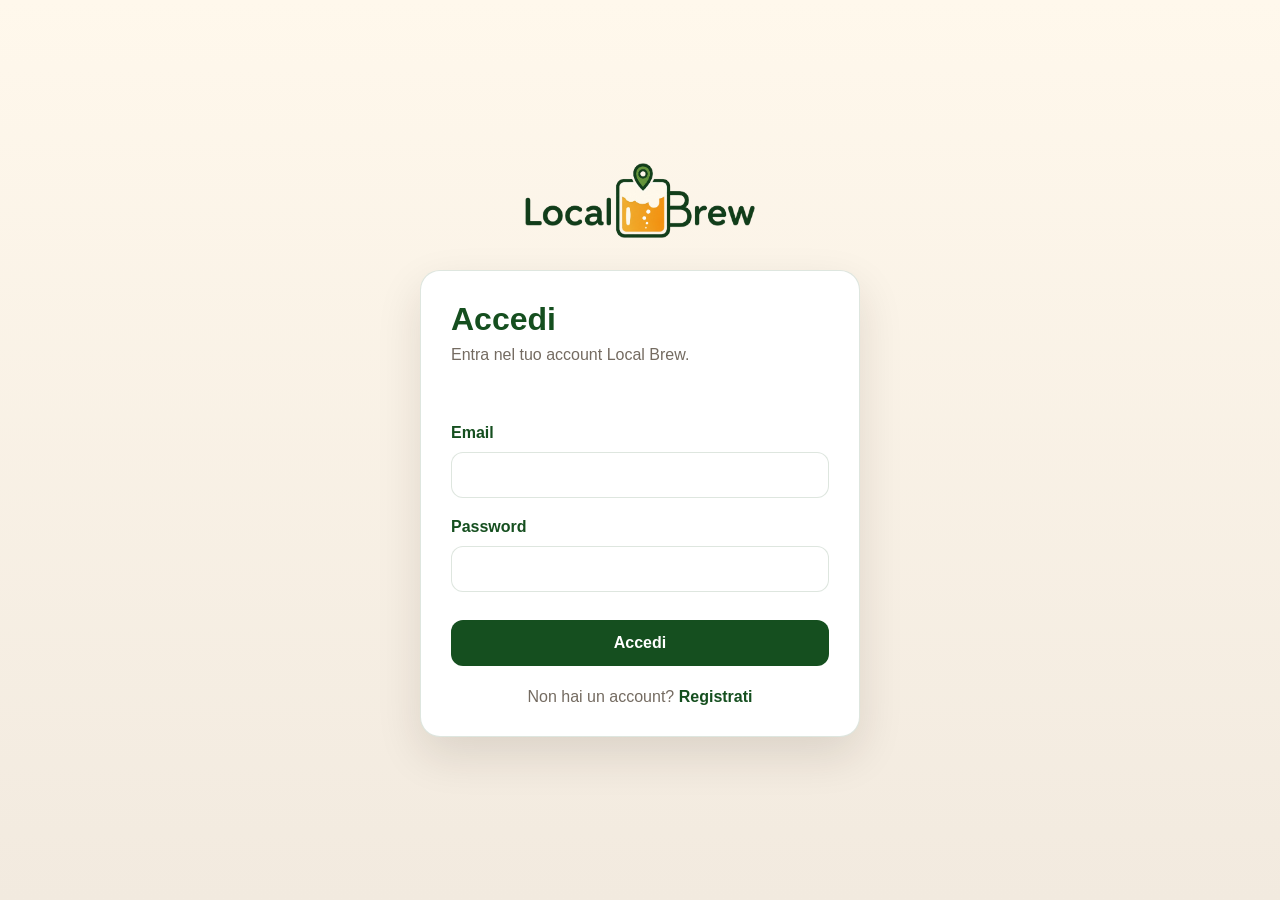
==== src/main/resources/static/pages/admin-dashboard.html @ 76ec8734 "Modifiche front end" ====
<!DOCTYPE html>
<html lang="it">

<head>
  <meta charset="UTF-8">
  <meta name="viewport" content="width=device-width, initial-scale=1.0">
  <title>Dashboard amministratore - Local Brew</title>

  <!-- Stili gia utilizzati dalle pagine login e registrazione. -->
  <link rel="stylesheet" href="../css/style.css">
  <link rel="stylesheet" href="../css/auth.css">
  <link rel="stylesheet" href="https://cdnjs.cloudflare.com/ajax/libs/font-awesome/6.5.2/css/all.min.css">
</head>

<body class="auth-page">
  <main class="auth-shell dashboard-shell">
    <section class="auth-card dashboard-card">
      <div class="dashboard-header">
        <div>
          <h1>Gestione locali</h1>
          <p>Attiva o sospendi i locali registrati su Local Brew.</p>
        </div>
        <a class="dashboard-link" href="../index.html">Mappa</a>
      </div>

      <div class="dashboard-grid admin-dashboard-grid">
        <section class="dashboard-list">
          <h2>Locali</h2>
          <div id="admin-venues" aria-live="polite">
            <p class="dashboard-message">Caricamento locali...</p>
          </div>
        </section>

        <section class="dashboard-list">
          <h2>Nuovo drink</h2>
          <p class="dashboard-message">Crea drink globali, senza prezzo.</p>
          <p class="auth-message" id="admin-drink-message" aria-live="polite"></p>

          <form class="auth-form" id="admin-drink-form">
            <label for="admin-drink-name">Nome</label>
            <input id="admin-drink-name" type="text" maxlength="100" required>

            <label for="admin-drink-description">Descrizione</label>
            <textarea id="admin-drink-description" rows="3" maxlength="300"></textarea>

            <div class="form-columns">
              <div>
                <label for="admin-drink-category">Categoria</label>
                <select id="admin-drink-category" required>
                  <option value="IPA">IPA</option>
                  <option value="LAGER">Lager</option>
                  <option value="STOUT">Stout</option>
                  <option value="ALE">Ale</option>
                  <option value="WHEAT">Wheat</option>
                  <option value="SOUR">Sour</option>
                </select>
              </div>
              <div>
                <label for="admin-drink-abv">ABV</label>
                <input id="admin-drink-abv" type="number" step="0.1" min="0" max="100">
              </div>
            </div>

            <label for="admin-drink-origin">Origine</label>
            <input id="admin-drink-origin" type="text" maxlength="100">

            <label for="admin-drink-image-uri">URL immagine</label>
            <input id="admin-drink-image-uri" type="url" placeholder="https://.../birra.jpg">

            <button type="submit" class="auth-submit">Crea drink</button>
          </form>
        </section>
      </div>
    </section>
  </main>

  <!-- Carica il controllo ruolo ADMIN e la gestione dei locali. -->
  <script type="module" src="../js/admin-dashboard.js"></script>
</body>

</html>
---- src/main/resources/static/css/style.css ----
/* File centrale: importa i fogli in ordine logico, dalle basi ai componenti specifici. */
@import "base.css";
@import "layout.css";
@import "components.css";
@import "map.css";
@import "sidebar.css";
@import "cards.css";
@import "filters.css";
@import "popup.css";
@import "utilities.css";
---- src/main/resources/static/css/auth.css ----
/* Pagina dedicata ad accesso e registrazione. */
.auth-page {
    display: grid;
    place-items: center;
    padding: 24px;
    background: linear-gradient(180deg, #fff8ec, #f2eadf);
}

.auth-shell {
    width: min(440px, 100%);
}

.dashboard-shell {
    width: min(1080px, 100%);
}

.auth-logo {
    display: block;
    width: 230px;
    margin: 0 auto 28px;
}

.auth-card {
    padding: 30px;
    border: 1px solid var(--line);
    border-radius: 20px;
    background: #fff;
    box-shadow: var(--shadow);
}

.auth-card h1 {
    color: var(--green);
    font-size: 32px;
    margin-bottom: 8px;
}

.auth-card > p {
    color: var(--muted);
}

.auth-message {
    min-height: 24px;
    margin: 18px 0 8px;
    font-weight: 700;
}

.auth-message.is-error {
    color: #a12d20;
}

.auth-message.is-success {
    color: var(--green);
}

.auth-form {
    display: flex;
    flex-direction: column;
    gap: 10px;
}

.auth-form label {
    margin-top: 10px;
    color: var(--green);
    font-weight: 700;
}

.auth-form input,
.auth-form textarea,
.auth-form select {
    width: 100%;
    padding: 13px;
    border: 1px solid var(--line);
    border-radius: 12px;
    outline: none;
    font: inherit;
}

.auth-form input:focus,
.auth-form textarea:focus,
.auth-form select:focus {
    border-color: var(--green);
}

.auth-submit {
    margin-top: 18px;
    padding: 14px;
    border-radius: 12px;
    background: var(--green);
    color: #fff;
    font-weight: 800;
}

.auth-switch {
    margin-top: 22px;
    text-align: center;
}

.auth-switch a {
    color: var(--green);
    font-weight: 800;
}

.dashboard-card {
    width: 100%;
}

.dashboard-header {
    display: flex;
    align-items: flex-start;
    justify-content: space-between;
    gap: 20px;
    margin-bottom: 22px;
}

.dashboard-link,
.secondary-button,
.dashboard-actions button,
.detail-review-form button {
    display: inline-flex;
    align-items: center;
    justify-content: center;
    min-height: 40px;
    padding: 10px 14px;
    border-radius: 12px;
    background: #fff3d8;
    color: var(--green);
    font-weight: 800;
}

#venue-cancel {
    margin-top: 18px;
}

.dashboard-grid {
    display: grid;
    grid-template-columns:minmax(280px, 420px) minmax(0, 1fr);
    gap: 28px;
    align-items: start;
}

.admin-dashboard-grid {
    grid-template-columns:minmax(0, 1fr) minmax(280px, 380px);
}

.drink-dashboard-grid {
    grid-template-columns:1fr 1fr;
    margin-top: 18px;
}

.dashboard-section {
    margin-top: 34px;
    padding-top: 28px;
    border-top: 1px solid var(--line);
}

.compact-header {
    margin-bottom: 10px;
}

.compact-header h2,
.dashboard-list h2,
.dashboard-section h2,
.dashboard-section h3 {
    color: var(--green);
}

.dashboard-label {
    display: block;
    margin: 14px 0 8px;
    color: var(--green);
    font-weight: 800;
}

.dashboard-control {
    width: 100%;
    padding: 13px;
    border: 1px solid var(--line);
    border-radius: 12px;
    font: inherit;
    outline: none;
}

.compact-price-label {
    margin: 10px 0 6px;
    font-size: 13px;
}

.compact-price-input {
    max-width: 150px;
    padding: 10px 11px;
}

.form-columns {
    display: grid;
    grid-template-columns:1fr 1fr;
    gap: 12px;
}

.dashboard-list h2 {
    color: var(--green);
    margin-bottom: 14px;
}

.drink-list-panel {
    margin-top: 22px;
}

.dashboard-message {
    color: var(--muted);
    font-weight: 700;
}

#admin-venues {
    max-height: 520px;
    overflow: auto;
    padding-right: 4px;
}

.dashboard-item {
    display: grid;
    grid-template-columns:72px minmax(0, 1fr) auto;
    gap: 14px;
    align-items: center;
    padding: 14px;
    border: 1px solid var(--line);
    border-radius: 16px;
    background: #fffaf2;
    margin-bottom: 12px;
}

.dashboard-item > img {
    width: 72px;
    height: 72px;
    border-radius: 12px;
    object-fit: cover;
    background: #f7e7c2;
}

.dashboard-item-wide {
    grid-template-columns:minmax(0, 1fr) auto;
}

.dashboard-item h2,
.dashboard-item h3 {
    color: var(--green);
    margin: 6px 0 4px;
}

.dashboard-item p {
    color: var(--muted);
}

.dashboard-actions {
    display: flex;
    gap: 8px;
    flex-wrap: wrap;
}

.dashboard-actions button:disabled {
    cursor: not-allowed;
    opacity: .5;
}

.auth-submit:disabled {
    cursor: not-allowed;
    opacity: .65;
}

.danger-button {
    background: #f9dfd9 !important;
    color: #9c2d1f !important;
}

.dashboard-status {
    display: inline-flex;
    padding: 5px 9px;
    border-radius: 999px;
    font-size: 12px;
    font-weight: 800;
    background: #f7e7c2;
    color: #65410b;
}

.status-active {
    background: #dff3df;
    color: #1c6424;
}

.status-pending {
    background: #fff3d8;
    color: #7c4a00;
}

.status-suspended {
    background: #f9dfd9;
    color: #9c2d1f;
}

.admin-review-panel {
    padding: 18px;
    border: 1px solid var(--line);
    border-radius: 18px;
    background: #fffaf2;
}

.admin-review-heading {
    display: flex;
    justify-content: space-between;
    gap: 16px;
    margin-bottom: 14px;
}

.admin-review-heading h2 {
    margin-bottom: 6px;
}

.admin-review-label {
    display: block;
    margin: 10px 0 8px;
    color: var(--green);
    font-weight: 800;
}

.admin-review-select {
    width: 100%;
    min-height: 44px;
    padding: 11px 12px;
    border: 1px solid var(--line);
    border-radius: 12px;
    background: #fff;
    color: var(--text);
    font: inherit;
    outline: none;
}

.admin-review-select:focus {
    border-color: var(--green);
    box-shadow: 0 0 0 3px rgba(21, 79, 31, .12);
}

.admin-review-list {
    display: grid;
    gap: 12px;
    margin-top: 16px;
    max-height: 460px;
    overflow: auto;
    padding-right: 4px;
}

.admin-review-card {
    display: grid;
    grid-template-columns:58px minmax(0, 1fr) auto;
    gap: 14px;
    align-items: start;
    padding: 14px;
    border: 1px solid rgba(21, 79, 31, .12);
    border-radius: 16px;
    background: #fff;
    box-shadow: 0 10px 24px rgba(44, 27, 15, .06);
}

.admin-review-score {
    display: grid;
    place-items: center;
    width: 58px;
    height: 58px;
    border-radius: 16px;
    background: #fff3d8;
    color: #7c4a00;
    font-weight: 900;
}

.admin-review-score span {
    font-size: 22px;
    line-height: 1;
}

.admin-review-score small {
    font-size: 12px;
    line-height: 1;
}

.admin-review-content h3 {
    margin: 0 0 6px;
    color: var(--green);
}

.admin-review-content p {
    color: var(--text);
    line-height: 1.45;
}

.admin-review-content small {
    display: block;
    margin-top: 8px;
    color: var(--muted);
    font-weight: 700;
}

.admin-review-actions {
    justify-content: flex-end;
}

@media (max-width: 840px) {
    .dashboard-grid {
        grid-template-columns:1fr;
    }

    .admin-dashboard-grid,
    .drink-dashboard-grid {
        grid-template-columns:1fr;
    }

    .dashboard-item {
        grid-template-columns:64px minmax(0, 1fr);
    }

    .dashboard-actions {
        grid-column: 1 / -1;
    }

    .admin-review-card {
        grid-template-columns:52px minmax(0, 1fr);
    }

    .admin-review-score {
        width: 52px;
        height: 52px;
    }

    .admin-review-actions {
        grid-column: 1 / -1;
    }
}
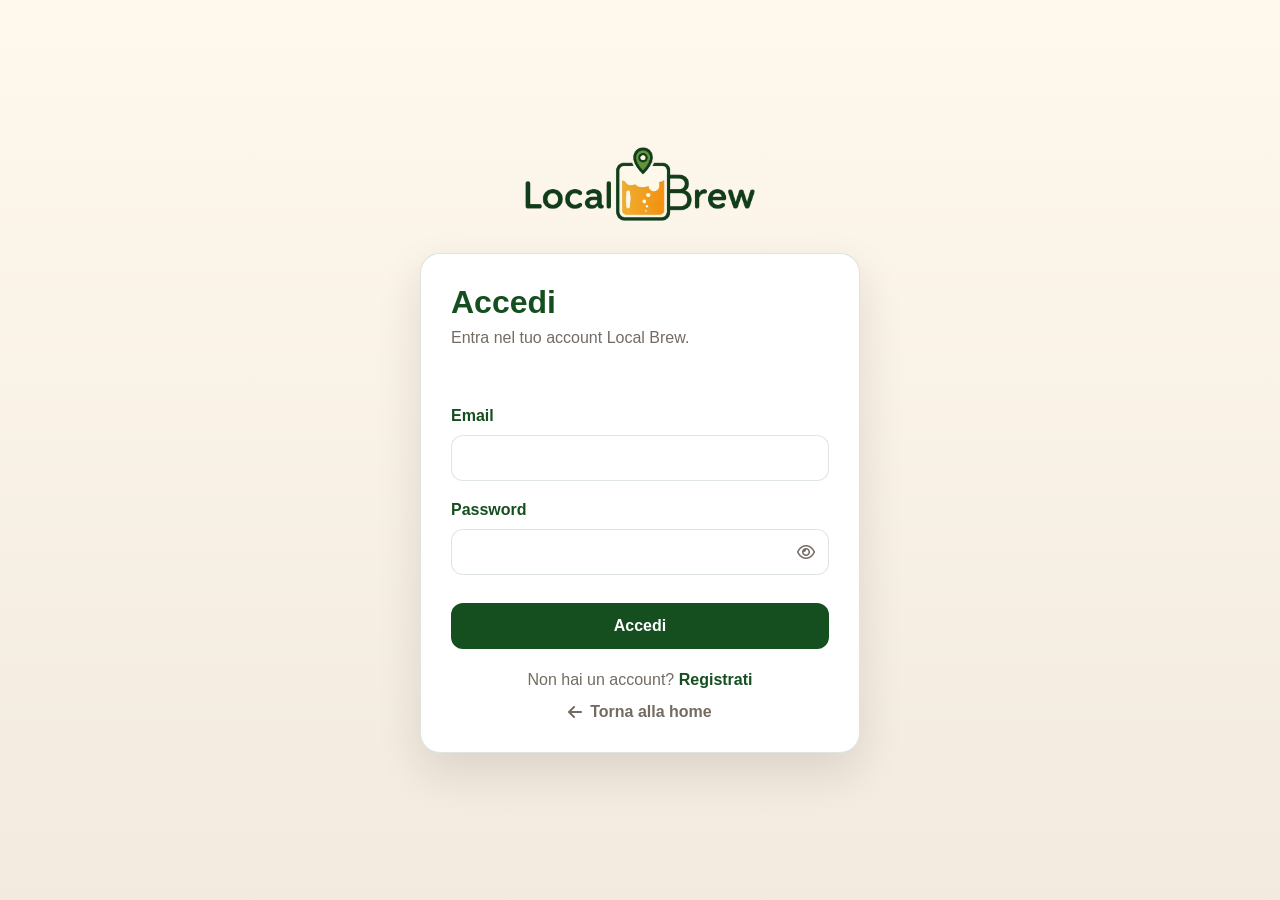
==== commit 7330d7bd: "Aggiornamento Frontend" ====
--- a/src/main/resources/static/pages/admin-dashboard.html
+++ b/src/main/resources/static/pages/admin-dashboard.html
@@ -6,76 +6,151 @@
   <meta name="viewport" content="width=device-width, initial-scale=1.0">
   <title>Dashboard amministratore - Local Brew</title>
 
-  <!-- Stili gia utilizzati dalle pagine login e registrazione. -->
   <link rel="stylesheet" href="../css/style.css">
   <link rel="stylesheet" href="../css/auth.css">
   <link rel="stylesheet" href="https://cdnjs.cloudflare.com/ajax/libs/font-awesome/6.5.2/css/all.min.css">
 </head>
 
 <body class="auth-page">
-  <main class="auth-shell dashboard-shell">
-    <section class="auth-card dashboard-card">
-      <div class="dashboard-header">
+<main class="auth-shell dashboard-shell">
+  <section class="auth-card dashboard-card">
+
+    <div class="dashboard-header">
+      <div>
+        <h1>Amministrazione</h1>
+        <p>Gestisci locali e recensioni.</p>
+      </div>
+      <div class="dashboard-header-actions">
+        <button class="admin-new-drink-btn" id="admin-open-drawer">
+          <i class="fa-solid fa-beer-mug-empty"></i> Nuovo drink
+        </button>
+        <a class="dashboard-link" href="../index.html">
+          <i class="fa-solid fa-map-location-dot"></i> Mappa
+        </a>
+      </div>
+    </div>
+
+    <div class="admin-two-col">
+
+      <!-- COLONNA 1: lista locali -->
+      <section class="admin-col admin-venues-col">
+        <h2 class="dashboard-col-title">
+          <i class="fa-solid fa-store"></i>
+          Locali
+        </h2>
+
+        <!-- Ricerca + filtri status -->
+        <div class="admin-search-wrap">
+          <i class="fa-solid fa-magnifying-glass admin-search-icon"></i>
+          <input
+            id="admin-venue-search"
+            class="admin-search-input"
+            type="search"
+            placeholder="Cerca locale o owner…"
+            autocomplete="off"
+          >
+        </div>
+        <div class="admin-status-filters" role="group" aria-label="Filtra per stato">
+          <button class="admin-status-pill admin-status-pill--active" data-status="">Tutti</button>
+          <button class="admin-status-pill" data-status="ACTIVE">
+            <i class="fa-solid fa-circle-check"></i> Attivi
+          </button>
+          <button class="admin-status-pill" data-status="SUSPENDED">
+            <i class="fa-solid fa-circle-pause"></i> Sospesi
+          </button>
+          <button class="admin-status-pill" data-status="PENDING">
+            <i class="fa-solid fa-clock"></i> In attesa
+          </button>
+        </div>
+
+        <div id="admin-venues" aria-live="polite">
+          <p class="dashboard-message">Caricamento locali...</p>
+        </div>
+      </section>
+
+      <!-- COLONNA 2: recensioni -->
+      <section class="admin-col admin-review-col" id="admin-review-col">
+        <h2 class="dashboard-col-title">
+          <i class="fa-solid fa-comments"></i>
+          Recensioni
+        </h2>
+        <p class="dashboard-message admin-review-hint" id="admin-review-hint">
+          Clicca "Recensioni" su un locale per vederle qui.
+        </p>
+        <div class="admin-review-venue-name hidden" id="admin-review-venue-name"></div>
+        <div class="admin-review-list" id="admin-reviews" aria-live="polite"></div>
+      </section>
+
+    </div>
+
+  </section>
+</main>
+
+<!-- Overlay -->
+<div class="admin-drawer-overlay" id="admin-drawer-overlay" aria-hidden="true"></div>
+
+<!-- Drawer: Nuovo drink -->
+<aside class="admin-drawer" id="admin-drink-drawer" role="dialog" aria-modal="true" aria-label="Nuovo drink globale">
+  <div class="admin-drawer-header">
+    <h2><i class="fa-solid fa-beer-mug-empty"></i> Nuovo drink</h2>
+    <button class="admin-drawer-close" id="admin-close-drawer" aria-label="Chiudi">
+      <i class="fa-solid fa-xmark"></i>
+    </button>
+  </div>
+  <div class="admin-drawer-body">
+    <p class="dashboard-message" style="margin-bottom:10px;">Drink globali, disponibili a tutti i locali senza prezzo.</p>
+    <p class="auth-message" id="admin-drink-message" aria-live="polite"></p>
+
+    <form class="auth-form" id="admin-drink-form">
+      <label for="admin-drink-name">Nome</label>
+      <input id="admin-drink-name" type="text" maxlength="100" required>
+
+      <label for="admin-drink-description">Descrizione</label>
+      <textarea id="admin-drink-description" rows="3" maxlength="300"></textarea>
+
+      <div class="form-columns">
         <div>
-          <h1>Gestione locali</h1>
-          <p>Attiva o sospendi i locali registrati su Local Brew.</p>
+          <label for="admin-drink-category">Categoria</label>
+          <select id="admin-drink-category" required>
+            <option value="IPA">IPA</option>
+            <option value="LAGER">Lager</option>
+            <option value="STOUT">Stout</option>
+            <option value="ALE">Ale</option>
+            <option value="WHEAT">Wheat</option>
+            <option value="SOUR">Sour</option>
+          </select>
         </div>
-        <a class="dashboard-link" href="../index.html">Mappa</a>
+        <div>
+          <label for="admin-drink-abv">ABV</label>
+          <input id="admin-drink-abv" type="number" step="0.1" min="0" max="100">
+        </div>
       </div>
 
-      <div class="dashboard-grid admin-dashboard-grid">
-        <section class="dashboard-list">
-          <h2>Locali</h2>
-          <div id="admin-venues" aria-live="polite">
-            <p class="dashboard-message">Caricamento locali...</p>
-          </div>
-        </section>
+      <label for="admin-drink-origin">Origine</label>
+      <input id="admin-drink-origin" type="text" maxlength="100">
 
-        <section class="dashboard-list">
-          <h2>Nuovo drink</h2>
-          <p class="dashboard-message">Crea drink globali, senza prezzo.</p>
-          <p class="auth-message" id="admin-drink-message" aria-live="polite"></p>
+      <label for="admin-drink-image-file">Immagine birra</label>
+      <div class="upload-field" id="admin-drink-image-upload-field">
+        <input type="file" id="admin-drink-image-file" accept="image/jpeg,image/png,image/webp" class="upload-file-input">
+        <label for="admin-drink-image-file" class="upload-file-label">
+          <i class="fa-solid fa-arrow-up-from-bracket"></i>
+          <span id="admin-drink-image-filename">Scegli immagine (JPG, PNG, WEBP · max 5 MB)</span>
+        </label>
+        <img id="admin-drink-image-preview" class="upload-preview hidden" alt="Anteprima immagine birra">
+        <button type="button" class="upload-remove hidden" id="admin-drink-image-remove" aria-label="Rimuovi immagine">
+          <i class="fa-solid fa-xmark"></i> Rimuovi
+        </button>
+      </div>
+      <input type="hidden" id="admin-drink-image-uri">
 
-          <form class="auth-form" id="admin-drink-form">
-            <label for="admin-drink-name">Nome</label>
-            <input id="admin-drink-name" type="text" maxlength="100" required>
+      <button type="submit" class="auth-submit">
+        <i class="fa-solid fa-plus"></i> Crea drink
+      </button>
+    </form>
+  </div>
+</aside>
 
-            <label for="admin-drink-description">Descrizione</label>
-            <textarea id="admin-drink-description" rows="3" maxlength="300"></textarea>
-
-            <div class="form-columns">
-              <div>
-                <label for="admin-drink-category">Categoria</label>
-                <select id="admin-drink-category" required>
-                  <option value="IPA">IPA</option>
-                  <option value="LAGER">Lager</option>
-                  <option value="STOUT">Stout</option>
-                  <option value="ALE">Ale</option>
-                  <option value="WHEAT">Wheat</option>
-                  <option value="SOUR">Sour</option>
-                </select>
-              </div>
-              <div>
-                <label for="admin-drink-abv">ABV</label>
-                <input id="admin-drink-abv" type="number" step="0.1" min="0" max="100">
-              </div>
-            </div>
-
-            <label for="admin-drink-origin">Origine</label>
-            <input id="admin-drink-origin" type="text" maxlength="100">
-
-            <label for="admin-drink-image-uri">URL immagine</label>
-            <input id="admin-drink-image-uri" type="url" placeholder="https://.../birra.jpg">
-
-            <button type="submit" class="auth-submit">Crea drink</button>
-          </form>
-        </section>
-      </div>
-    </section>
-  </main>
-
-  <!-- Carica il controllo ruolo ADMIN e la gestione dei locali. -->
-  <script type="module" src="../js/admin-dashboard.js"></script>
+<script type="module" src="../js/admin-dashboard.js"></script>
 </body>
 
-</html>+</html>
--- a/src/main/resources/static/css/auth.css
+++ b/src/main/resources/static/css/auth.css
@@ -100,6 +100,25 @@
     font-weight: 800;
 }
 
+.auth-home {
+    margin-top: 14px;
+    text-align: center;
+}
+
+.auth-home a {
+    display: inline-flex;
+    align-items: center;
+    justify-content: center;
+    gap: 8px;
+    color: var(--muted);
+    font-weight: 800;
+    transition: .2s;
+}
+
+.auth-home a:hover {
+    color: var(--green);
+}
+
 .dashboard-card {
     width: 100%;
 }
@@ -267,8 +286,29 @@
 }
 
 .danger-button {
-    background: #f9dfd9 !important;
-    color: #9c2d1f !important;
+    display: inline-flex;
+    align-items: center;
+    justify-content: center;
+    gap: 6px;
+    min-height: 40px;
+    padding: 10px 16px;
+    border-radius: 12px;
+    background: #f9dfd9;
+    color: #9c2d1f;
+    font-weight: 800;
+    border: 1px solid #f0c0b0;
+    transition: background .2s, box-shadow .2s, transform .15s;
+    cursor: pointer;
+}
+
+.danger-button:hover {
+    background: #f0c4b8;
+    box-shadow: 0 6px 16px rgba(156, 45, 31, .18);
+    transform: translateY(-1px);
+}
+
+.danger-button:active {
+    transform: translateY(0);
 }
 
 .dashboard-status {
@@ -432,3 +472,884 @@
         grid-column: 1 / -1;
     }
 }
+
+/* ── Owner dashboard: colonna form ───────────────────────── */
+.dashboard-col-title {
+    display: flex;
+    align-items: center;
+    gap: 10px;
+    color: var(--green);
+    font-size: 20px;
+    margin-bottom: 16px;
+}
+
+.dashboard-col-title i {
+    font-size: 18px;
+    opacity: .7;
+}
+
+.venue-form-col {
+    position: sticky;
+    top: 22px;
+    align-self: start;
+}
+
+/* ── Pannello birre (accordion) ───────────────────────────── */
+.drink-accordion-panel {
+    margin-top: 32px;
+    padding-top: 28px;
+    border-top: 1px solid var(--line);
+    animation: panel-in .22s ease;
+}
+
+@keyframes panel-in {
+    from { opacity: 0; transform: translateY(10px); }
+    to   { opacity: 1; transform: translateY(0); }
+}
+
+.drink-panel-header {
+    display: flex;
+    align-items: flex-start;
+    justify-content: space-between;
+    gap: 16px;
+    margin-bottom: 22px;
+}
+
+.drink-panel-sub {
+    color: var(--muted);
+    font-size: 14px;
+    margin-top: 4px;
+    font-weight: 700;
+}
+
+.drink-panel-close {
+    display: grid;
+    place-items: center;
+    width: 38px;
+    height: 38px;
+    border-radius: 999px;
+    background: #f7f3ec;
+    color: var(--green);
+    flex-shrink: 0;
+    transition: .2s;
+}
+
+.drink-panel-close:hover {
+    background: #f9dfd9;
+    color: #9c2d1f;
+}
+
+.drink-panel-body {
+    display: grid;
+    grid-template-columns: minmax(280px, 480px) minmax(0, 1fr);
+    gap: 28px;
+    align-items: start;
+}
+
+.drink-panel-forms {
+    display: flex;
+    flex-direction: column;
+    gap: 24px;
+}
+
+.drink-form-block {
+    padding: 20px;
+    border: 1px solid var(--line);
+    border-radius: 18px;
+    background: #fffaf2;
+}
+
+.drink-form-block h3 {
+    color: var(--green);
+    margin-bottom: 4px;
+}
+
+.drink-list-col h3 {
+    color: var(--green);
+    margin-bottom: 14px;
+}
+
+/* Bottone "Birre" nella card locale */
+.manage-drinks {
+    display: inline-flex;
+    align-items: center;
+    gap: 6px;
+}
+
+@media (max-width: 840px) {
+    .drink-panel-body {
+        grid-template-columns: 1fr;
+    }
+
+    .venue-form-col {
+        position: static;
+    }
+}
+
+/* ── Upload file field ───────────────────────────────────── */
+.upload-file-input {
+    position: absolute;
+    width: 1px;
+    height: 1px;
+    opacity: 0;
+    overflow: hidden;
+    clip: rect(0,0,0,0);
+}
+
+.upload-field {
+    display: flex;
+    flex-direction: column;
+    gap: 8px;
+}
+
+.upload-file-label {
+    display: flex;
+    align-items: center;
+    gap: 10px;
+    padding: 13px;
+    border: 1.5px dashed var(--line);
+    border-radius: 12px;
+    background: #fffaf2;
+    color: var(--muted);
+    font-weight: 700;
+    font-size: 14px;
+    cursor: pointer;
+    transition: .2s;
+}
+
+.upload-file-label:hover {
+    border-color: var(--green);
+    background: #f0f7f0;
+    color: var(--green);
+}
+
+.upload-file-label i {
+    font-size: 16px;
+    color: var(--green);
+    flex-shrink: 0;
+}
+
+.upload-preview {
+    width: 100%;
+    max-height: 160px;
+    object-fit: cover;
+    border-radius: 12px;
+    border: 1px solid var(--line);
+}
+
+.upload-remove {
+    display: inline-flex;
+    align-items: center;
+    gap: 6px;
+    padding: 7px 14px;
+    border-radius: 10px;
+    background: #f9dfd9;
+    color: #9c2d1f;
+    font-weight: 800;
+    font-size: 13px;
+    align-self: flex-start;
+    transition: .2s;
+}
+
+.upload-remove:hover {
+    background: #f5c8bf;
+}
+
+/* ── Admin dashboard: colonne ────────────────────────────── */
+.admin-form-col {
+    position: sticky;
+    top: 22px;
+    align-self: start;
+}
+
+.admin-venues-col {
+    min-width: 0;
+}
+
+/* ── Admin: 2 colonne ─────────────────────────────────────── */
+.admin-two-col {
+    display: grid;
+    grid-template-columns: minmax(260px, 1.1fr) minmax(260px, 1fr);
+    gap: 28px;
+    align-items: start;
+    margin-top: 4px;
+}
+
+.admin-col {
+    min-width: 0;
+}
+
+.admin-review-col {
+    position: sticky;
+    top: 22px;
+    align-self: start;
+}
+
+/* ── Header actions ───────────────────────────────────────── */
+.dashboard-header-actions {
+    display: flex;
+    align-items: center;
+    gap: 10px;
+    flex-shrink: 0;
+}
+
+.admin-new-drink-btn {
+    display: inline-flex;
+    align-items: center;
+    gap: 7px;
+    background: var(--green);
+    color: var(--cream);
+    border: none;
+    border-radius: 8px;
+    padding: 9px 16px;
+    font-size: 14px;
+    font-weight: 600;
+    cursor: pointer;
+    transition: background .18s;
+    white-space: nowrap;
+}
+
+.admin-new-drink-btn:hover {
+    background: var(--green-2);
+}
+
+/* ── Ricerca locale ───────────────────────────────────────── */
+.admin-search-wrap {
+    position: relative;
+    margin-bottom: 10px;
+}
+
+.admin-search-icon {
+    position: absolute;
+    left: 12px;
+    top: 50%;
+    transform: translateY(-50%);
+    color: var(--muted);
+    font-size: 13px;
+    pointer-events: none;
+}
+
+.admin-search-input {
+    width: 100%;
+    box-sizing: border-box;
+    padding: 8px 12px 8px 34px;
+    border: 1.5px solid var(--line);
+    border-radius: 8px;
+    font-size: 14px;
+    background: var(--paper);
+    color: var(--text);
+    outline: none;
+    transition: border-color .18s;
+}
+
+.admin-search-input:focus {
+    border-color: var(--green);
+}
+
+/* ── Filtri status ────────────────────────────────────────── */
+.admin-status-filters {
+    display: flex;
+    flex-wrap: wrap;
+    gap: 6px;
+    margin-bottom: 16px;
+}
+
+.admin-status-pill {
+    display: inline-flex;
+    align-items: center;
+    gap: 5px;
+    padding: 4px 12px;
+    border: 1.5px solid var(--line);
+    border-radius: 20px;
+    background: var(--paper);
+    color: var(--muted);
+    font-size: 12px;
+    font-weight: 500;
+    cursor: pointer;
+    transition: border-color .15s, color .15s, background .15s;
+    white-space: nowrap;
+}
+
+.admin-status-pill:hover {
+    border-color: var(--green);
+    color: var(--green);
+}
+
+.admin-status-pill--active {
+    background: var(--green);
+    border-color: var(--green);
+    color: var(--cream);
+}
+
+.admin-status-pill--active:hover {
+    background: var(--green-2);
+    border-color: var(--green-2);
+    color: var(--cream);
+}
+
+/* ── Card locale ──────────────────────────────────────────── */
+.admin-venue-card {
+    background: var(--paper);
+    border: 1.5px solid var(--line);
+    border-radius: 12px;
+    padding: 14px 16px 12px;
+    margin-bottom: 12px;
+    transition: border-color .18s, box-shadow .18s;
+}
+
+.admin-venue-card:last-child {
+    margin-bottom: 0;
+}
+
+.admin-venue-card--active {
+    border-color: var(--green);
+    box-shadow: 0 2px 12px rgba(21,79,31,.12);
+}
+
+.admin-venue-card-header {
+    display: flex;
+    align-items: center;
+    gap: 10px;
+    flex-wrap: wrap;
+    margin-bottom: 6px;
+}
+
+.admin-venue-name {
+    font-size: 15px;
+    font-weight: 700;
+    color: var(--text);
+    margin: 0 0 3px;
+}
+
+.admin-venue-meta {
+    font-size: 13px;
+    color: var(--muted);
+    margin: 0 0 10px;
+    display: flex;
+    gap: 4px;
+    align-items: center;
+}
+
+.admin-venue-actions {
+    display: flex;
+    flex-wrap: wrap;
+    gap: 6px;
+}
+
+.admin-venue-actions button {
+    font-size: 12px;
+    padding: 5px 10px;
+}
+
+/* ── Badge recensioni nella card ─────────────────────────── */
+.admin-review-badge {
+    display: inline-flex;
+    align-items: center;
+    gap: 5px;
+    background: var(--cream);
+    border: 1px solid var(--line);
+    border-radius: 20px;
+    padding: 2px 9px 2px 7px;
+    font-size: 12px;
+    color: var(--text);
+    white-space: nowrap;
+}
+
+.admin-review-badge--empty {
+    color: var(--muted);
+    font-style: italic;
+}
+
+.admin-review-badge-text {
+    font-weight: 600;
+    color: var(--green);
+}
+
+.admin-star {
+    color: var(--amber-2);
+    font-size: 11px;
+}
+
+/* ── Colonna recensioni ──────────────────────────────────── */
+.admin-review-hint {
+    margin-top: 8px;
+}
+
+.admin-review-venue-label {
+    display: inline-flex;
+    align-items: center;
+    gap: 7px;
+    background: var(--cream);
+    border: 1.5px solid var(--green);
+    border-radius: 8px;
+    padding: 6px 12px;
+    font-size: 14px;
+    font-weight: 700;
+    color: var(--green);
+    margin-bottom: 14px;
+}
+
+/* ── Drawer overlay ───────────────────────────────────────── */
+.admin-drawer-overlay {
+    display: none;
+    position: fixed;
+    inset: 0;
+    background: rgba(44, 27, 15, 0.35);
+    z-index: 200;
+    backdrop-filter: blur(2px);
+}
+
+.admin-drawer-overlay--visible {
+    display: block;
+}
+
+/* ── Drawer ───────────────────────────────────────────────── */
+.admin-drawer {
+    position: fixed;
+    top: 0;
+    right: 0;
+    width: min(420px, 95vw);
+    height: 100dvh;
+    background: var(--paper);
+    box-shadow: -6px 0 32px rgba(44,27,15,.15);
+    z-index: 201;
+    display: flex;
+    flex-direction: column;
+    transform: translateX(100%);
+    transition: transform .28s cubic-bezier(.4,0,.2,1);
+}
+
+.admin-drawer--open {
+    transform: translateX(0);
+}
+
+.admin-drawer-header {
+    display: flex;
+    align-items: center;
+    justify-content: space-between;
+    padding: 20px 24px 16px;
+    border-bottom: 1px solid var(--line);
+    flex-shrink: 0;
+}
+
+.admin-drawer-header h2 {
+    font-size: 18px;
+    font-weight: 700;
+    color: var(--green);
+    display: flex;
+    align-items: center;
+    gap: 9px;
+    margin: 0;
+}
+
+.admin-drawer-close {
+    background: none;
+    border: none;
+    font-size: 18px;
+    color: var(--muted);
+    cursor: pointer;
+    padding: 4px 8px;
+    border-radius: 6px;
+    transition: color .15s, background .15s;
+    line-height: 1;
+}
+
+.admin-drawer-close:hover {
+    color: var(--text);
+    background: var(--cream);
+}
+
+.admin-drawer-body {
+    flex: 1;
+    overflow-y: auto;
+    padding: 20px 24px 32px;
+}
+
+/* ── Media query 2 colonne ───────────────────────────────── */
+@media (max-width: 720px) {
+    .admin-two-col {
+        grid-template-columns: 1fr;
+    }
+    .admin-review-col {
+        position: static;
+    }
+}
+
+/* ── Pagina profilo ───────────────────────────────────────── */
+.profile-shell {
+    width: min(1000px, 100%);
+}
+
+.profile-card {
+    width: 100%;
+    padding: 32px 36px;
+}
+
+.profile-header-user {
+    display: flex;
+    align-items: center;
+    gap: 18px;
+}
+
+.profile-avatar-lg {
+    width: 64px;
+    height: 64px;
+    border-radius: 999px;
+    background: var(--green);
+    color: var(--cream);
+    display: grid;
+    place-items: center;
+    font-size: 28px;
+    flex-shrink: 0;
+}
+
+.profile-heading-email {
+    font-size: 13px;
+    color: var(--muted);
+    margin: 2px 0 6px;
+}
+
+/* ── Layout 2 colonne ─────────────────────────────────────── */
+.profile-layout {
+    display: grid;
+    grid-template-columns: 200px 1fr;
+    gap: 28px;
+    margin-top: 24px;
+    align-items: start;
+}
+
+/* ── Nav sinistra ─────────────────────────────────────────── */
+.profile-nav {
+    display: flex;
+    flex-direction: column;
+    gap: 4px;
+    position: sticky;
+    top: 22px;
+}
+
+.profile-nav-item {
+    display: flex;
+    align-items: center;
+    gap: 9px;
+    padding: 10px 14px;
+    border: none;
+    border-radius: 10px;
+    background: none;
+    color: var(--muted);
+    font-size: 14px;
+    font-weight: 600;
+    cursor: pointer;
+    text-align: left;
+    transition: background .15s, color .15s;
+    width: 100%;
+}
+
+.profile-nav-item:hover {
+    background: var(--cream);
+    color: var(--text);
+}
+
+.profile-nav-item--active {
+    background: var(--green);
+    color: var(--cream);
+}
+
+.profile-nav-item--active:hover {
+    background: var(--green-2);
+    color: var(--cream);
+}
+
+.profile-nav-item--danger {
+    color: #9c2d1f;
+    margin-top: 8px;
+}
+
+.profile-nav-item--danger:hover {
+    background: #fff0ee;
+    color: #7a2218;
+}
+
+.profile-nav-item--danger.profile-nav-item--active {
+    background: #9c2d1f;
+    color: #fff;
+}
+
+/* ── Contenuto destra ─────────────────────────────────────── */
+.profile-section-heading {
+    font-size: 20px;
+    font-weight: 800;
+    color: var(--green);
+    margin: 0 0 20px;
+    display: flex;
+    align-items: center;
+    gap: 10px;
+}
+
+.profile-count {
+    font-size: 13px;
+    font-weight: 700;
+    background: var(--green);
+    color: var(--cream);
+    border-radius: 20px;
+    padding: 2px 10px;
+}
+
+/* ── Form blocks generalità ───────────────────────────────── */
+.profile-forms-stack {
+    display: flex;
+    flex-direction: column;
+    gap: 16px;
+}
+
+.profile-form-block {
+    border: 1.5px solid var(--line);
+    border-radius: 14px;
+    padding: 18px 20px;
+    background: var(--paper);
+}
+
+.profile-form-block h3 {
+    font-size: 15px;
+    font-weight: 700;
+    color: var(--green);
+    display: flex;
+    align-items: center;
+    gap: 8px;
+    margin: 0 0 6px;
+}
+
+.profile-current-value {
+    font-size: 13px;
+    color: var(--muted);
+    margin: 0 0 12px;
+}
+
+.profile-save-btn {
+    display: inline-flex;
+    align-items: center;
+    gap: 7px;
+    padding: 9px 18px;
+    background: var(--green);
+    color: var(--cream);
+    border: none;
+    border-radius: 12px;
+    font-size: 14px;
+    font-weight: 700;
+    cursor: pointer;
+    transition: background .18s;
+    margin-top: 4px;
+}
+
+.profile-save-btn:hover { background: var(--green-2); }
+
+.profile-form-msg {
+    font-size: 13px;
+    font-weight: 600;
+    min-height: 18px;
+    margin: 6px 0 0;
+}
+
+.profile-form-msg--ok    { color: var(--green); }
+.profile-form-msg--error { color: #9c2d1f; }
+
+
+/* ── Recensioni ───────────────────────────────────────────── */
+.profile-reviews-list {
+    display: flex;
+    flex-direction: column;
+    gap: 12px;
+    max-height: 520px;
+    overflow-y: auto;
+    padding-right: 6px;
+    scrollbar-width: thin;
+    scrollbar-color: rgba(21,79,31,.3) transparent;
+}
+
+.profile-review-card {
+    border: 1.5px solid var(--line);
+    border-radius: 14px;
+    padding: 14px 16px;
+    background: var(--paper);
+}
+
+.profile-review-top {
+    display: flex;
+    align-items: center;
+    justify-content: space-between;
+    gap: 10px;
+    margin-bottom: 8px;
+    flex-wrap: wrap;
+}
+
+.profile-review-venue {
+    font-size: 13px;
+    font-weight: 600;
+    color: var(--muted);
+    display: flex;
+    align-items: center;
+    gap: 5px;
+}
+
+.profile-review-comment {
+    font-size: 14px;
+    color: var(--text);
+    margin: 0 0 10px;
+    line-height: 1.5;
+}
+
+.profile-star { color: var(--amber-2); font-size: 14px; }
+
+/* ── Link dashboard owner ─────────────────────────────────── */
+.profile-dashboard-link {
+    display: inline-flex;
+    align-items: center;
+    gap: 10px;
+    background: var(--green);
+    color: var(--cream);
+    text-decoration: none;
+    padding: 14px 22px;
+    border-radius: 12px;
+    font-size: 15px;
+    font-weight: 700;
+    transition: background .18s;
+}
+
+.profile-dashboard-link:hover { background: var(--green-2); }
+
+/* ── Zona pericolosa ──────────────────────────────────────── */
+.profile-danger-zone {
+    border: 1.5px solid #e8b4b0;
+    border-radius: 14px;
+    padding: 20px;
+    background: #fff8f7;
+    display: flex;
+    align-items: flex-start;
+    justify-content: space-between;
+    gap: 16px;
+    flex-wrap: wrap;
+}
+
+.profile-danger-title {
+    font-size: 15px;
+    font-weight: 700;
+    color: #9c2d1f;
+    display: flex;
+    align-items: center;
+    gap: 7px;
+    margin: 0 0 6px;
+}
+
+.profile-danger-desc {
+    font-size: 13px;
+    color: #b04030;
+    margin: 0;
+    line-height: 1.5;
+    max-width: 400px;
+}
+
+.profile-delete-btn {
+    padding: 10px 18px;
+    background: #9c2d1f;
+    color: #fff;
+    border: none;
+    border-radius: 9px;
+    font-size: 14px;
+    font-weight: 700;
+    cursor: pointer;
+    transition: background .18s;
+    white-space: nowrap;
+    flex-shrink: 0;
+}
+
+.profile-delete-btn:hover { background: #7a2218; }
+
+/* ── Responsive ───────────────────────────────────────────── */
+@media (max-width: 680px) {
+    .profile-layout {
+        grid-template-columns: 1fr;
+    }
+    .profile-nav {
+        flex-direction: row;
+        flex-wrap: wrap;
+        position: static;
+    }
+    .profile-nav-item {
+        flex: 1;
+        justify-content: center;
+        font-size: 12px;
+        padding: 8px 10px;
+    }
+    .profile-card {
+        padding: 20px 16px;
+    }
+}
+
+/* ── Modifica recensione inline ──────────────────────────── */
+.profile-review-actions {
+    display: flex;
+    gap: 8px;
+    margin-top: 10px;
+    flex-wrap: wrap;
+}
+
+.profile-review-edit {
+    margin-top: 12px;
+    padding-top: 12px;
+    border-top: 1px solid var(--line);
+}
+
+.profile-edit-star-picker {
+    display: flex;
+    gap: 4px;
+    margin-bottom: 10px;
+}
+
+.profile-edit-comment {
+    width: 100%;
+    box-sizing: border-box;
+    padding: 10px 12px;
+    border: 1.5px solid var(--line);
+    border-radius: 12px;
+    font-size: 14px;
+    font-family: inherit;
+    color: var(--text);
+    background: var(--paper);
+    outline: none;
+    resize: vertical;
+    transition: border-color .18s;
+    margin-bottom: 10px;
+}
+
+.profile-edit-comment:focus { border-color: var(--green); }
+
+.profile-review-edit-actions {
+    display: flex;
+    gap: 8px;
+}
+
+/* ── Password field con toggle visibilità ─────────────────────── */
+.pw-field {
+  position: relative;
+  display: flex;
+  align-items: center;
+}
+
+.pw-field input {
+  flex: 1;
+  padding-right: 42px !important;
+}
+
+.pw-toggle {
+  position: absolute;
+  right: 10px;
+  background: none;
+  border: none;
+  cursor: pointer;
+  color: var(--muted, #888);
+  font-size: 16px;
+  padding: 4px;
+  line-height: 1;
+  transition: color .18s;
+}
+
+.pw-toggle:hover { color: var(--green); }
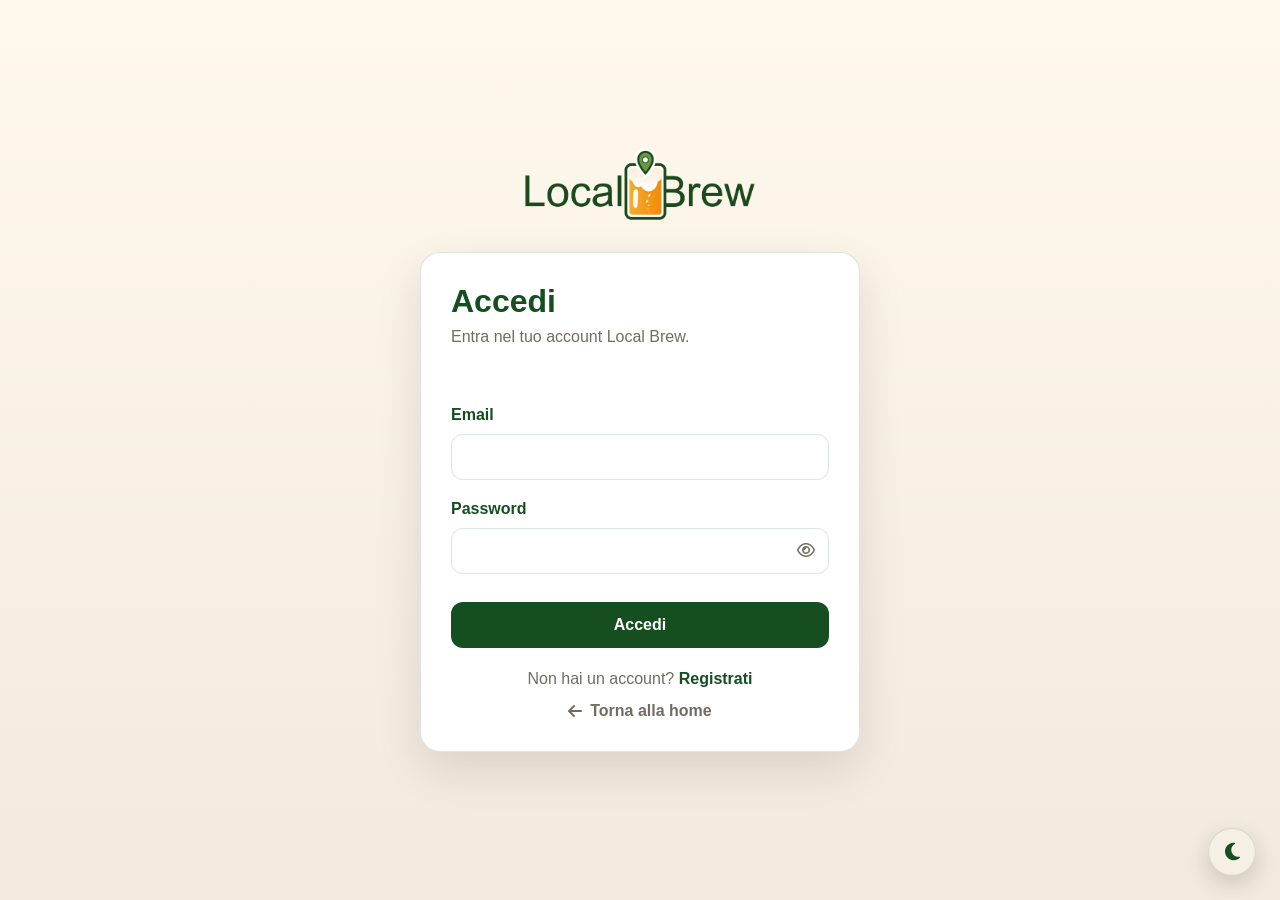
==== commit cd2b6629: "dark mode" ====
--- a/src/main/resources/static/pages/admin-dashboard.html
+++ b/src/main/resources/static/pages/admin-dashboard.html
@@ -150,6 +150,8 @@
   </div>
 </aside>
 
+<button type="button" class="theme-toggle-floating" id="theme-toggle" aria-label="Passa alla modalità notte"><i class="fa-solid fa-moon"></i></button>
+  <script type="module" src="../js/theme-init.js"></script>
 <script type="module" src="../js/admin-dashboard.js"></script>
 </body>
 
--- a/src/main/resources/static/css/auth.css
+++ b/src/main/resources/static/css/auth.css
@@ -100,6 +100,19 @@
     font-weight: 800;
 }
 
+.auth-legal {
+    margin-top: 14px;
+    color: var(--muted);
+    font-size: 13px;
+    line-height: 1.5;
+    text-align: center;
+}
+
+.auth-legal a {
+    color: var(--green);
+    font-weight: 800;
+}
+
 .auth-home {
     margin-top: 14px;
     text-align: center;
@@ -117,6 +130,89 @@
 
 .auth-home a:hover {
     color: var(--green);
+}
+
+.privacy-page {
+    place-items: start center;
+}
+
+.privacy-shell {
+    width: min(920px, 100%);
+}
+
+.privacy-logo {
+    margin-bottom: 22px;
+}
+
+.privacy-card {
+    padding: 34px;
+    border: 1px solid var(--line);
+    border-radius: 20px;
+    background: #fff;
+    box-shadow: var(--shadow);
+}
+
+.privacy-card h1 {
+    margin: 10px 0 8px;
+    color: var(--green);
+    font-size: 36px;
+    line-height: 1.12;
+}
+
+.privacy-card h2 {
+    margin: 30px 0 10px;
+    color: var(--green);
+    font-size: 21px;
+}
+
+.privacy-card p,
+.privacy-card li {
+    color: var(--muted);
+    line-height: 1.65;
+}
+
+.privacy-card ul {
+    display: grid;
+    gap: 8px;
+    margin: 10px 0 0 20px;
+}
+
+.privacy-updated {
+    font-weight: 800;
+}
+
+.privacy-notice {
+    margin-top: 24px;
+    padding: 16px;
+    border: 1px solid rgba(244, 182, 61, .55);
+    border-radius: 16px;
+    background: #fff8ec;
+}
+
+.privacy-notice h2 {
+    margin-top: 0;
+}
+
+.privacy-back {
+    margin-top: 30px;
+}
+
+.privacy-back a {
+    display: inline-flex;
+    align-items: center;
+    gap: 8px;
+    color: var(--green);
+    font-weight: 800;
+}
+
+@media (max-width: 760px) {
+    .privacy-card {
+        padding: 24px;
+    }
+
+    .privacy-card h1 {
+        font-size: 28px;
+    }
 }
 
 .dashboard-card {
@@ -866,7 +962,6 @@
 }
 
 .admin-star {
-    color: var(--amber-2);
     font-size: 11px;
 }
 
@@ -1197,7 +1292,7 @@
     line-height: 1.5;
 }
 
-.profile-star { color: var(--amber-2); font-size: 14px; }
+.profile-star { font-size: 14px; }
 
 /* ── Link dashboard owner ─────────────────────────────────── */
 .profile-dashboard-link {
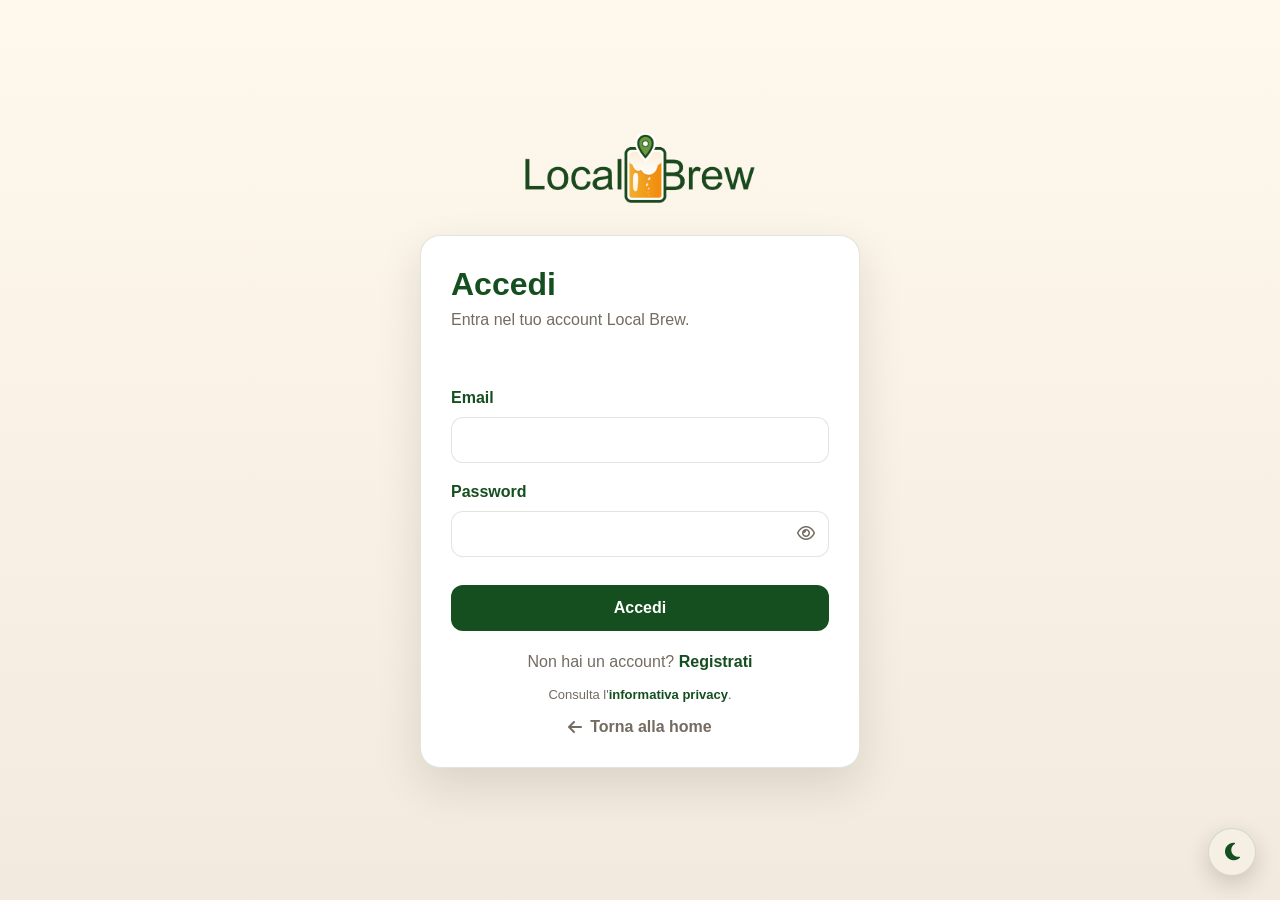
==== commit 09f4763b: "Aggiornamenti front end" ====
--- a/src/main/resources/static/pages/admin-dashboard.html
+++ b/src/main/resources/static/pages/admin-dashboard.html
@@ -2,88 +2,95 @@
 <html lang="it">
 
 <head>
-  <meta charset="UTF-8">
-  <meta name="viewport" content="width=device-width, initial-scale=1.0">
-  <title>Dashboard amministratore - Local Brew</title>
+    <meta charset="UTF-8">
+    <meta name="viewport" content="width=device-width, initial-scale=1.0">
+    <title>Dashboard amministratore - Local Brew</title>
 
-  <link rel="stylesheet" href="../css/style.css">
-  <link rel="stylesheet" href="../css/auth.css">
-  <link rel="stylesheet" href="https://cdnjs.cloudflare.com/ajax/libs/font-awesome/6.5.2/css/all.min.css">
+    <link rel="stylesheet" href="../css/style.css">
+    <link rel="stylesheet" href="../css/auth.css">
+    <link rel="stylesheet" href="https://cdnjs.cloudflare.com/ajax/libs/font-awesome/6.5.2/css/all.min.css">
+    <link rel="shortcut icon" href="../assets/icons/favicon.png" type="image/x-icon">
 </head>
 
 <body class="auth-page">
 <main class="auth-shell dashboard-shell">
-  <section class="auth-card dashboard-card">
+    <section class="auth-card dashboard-card">
 
-    <div class="dashboard-header">
-      <div>
-        <h1>Amministrazione</h1>
-        <p>Gestisci locali e recensioni.</p>
-      </div>
-      <div class="dashboard-header-actions">
-        <button class="admin-new-drink-btn" id="admin-open-drawer">
-          <i class="fa-solid fa-beer-mug-empty"></i> Nuovo drink
-        </button>
-        <a class="dashboard-link" href="../index.html">
-          <i class="fa-solid fa-map-location-dot"></i> Mappa
-        </a>
-      </div>
-    </div>
-
-    <div class="admin-two-col">
-
-      <!-- COLONNA 1: lista locali -->
-      <section class="admin-col admin-venues-col">
-        <h2 class="dashboard-col-title">
-          <i class="fa-solid fa-store"></i>
-          Locali
-        </h2>
-
-        <!-- Ricerca + filtri status -->
-        <div class="admin-search-wrap">
-          <i class="fa-solid fa-magnifying-glass admin-search-icon"></i>
-          <input
-            id="admin-venue-search"
-            class="admin-search-input"
-            type="search"
-            placeholder="Cerca locale o owner…"
-            autocomplete="off"
-          >
-        </div>
-        <div class="admin-status-filters" role="group" aria-label="Filtra per stato">
-          <button class="admin-status-pill admin-status-pill--active" data-status="">Tutti</button>
-          <button class="admin-status-pill" data-status="ACTIVE">
-            <i class="fa-solid fa-circle-check"></i> Attivi
-          </button>
-          <button class="admin-status-pill" data-status="SUSPENDED">
-            <i class="fa-solid fa-circle-pause"></i> Sospesi
-          </button>
-          <button class="admin-status-pill" data-status="PENDING">
-            <i class="fa-solid fa-clock"></i> In attesa
-          </button>
+        <div class="dashboard-header">
+            <div>
+                <h1>Amministrazione</h1>
+                <p>Gestisci locali e recensioni.</p>
+            </div>
+            <div class="dashboard-header-actions">
+                <button type="button" class="admin-new-drink-btn" id="admin-open-drawer">
+                    <i class="fa-solid fa-beer-mug-empty"></i> Nuovo drink
+                </button>
+                <a class="dashboard-link" href="profile.html">
+                    <i class="fa-solid fa-user"></i> Profilo
+                </a>
+                <a class="dashboard-link" href="../index.html">
+                    <i class="fa-solid fa-map-location-dot"></i> Mappa
+                </a>
+                <button type="button" class="dashboard-link dashboard-logout-button" data-logout-button>
+                    <i class="fa-solid fa-right-from-bracket"></i> Esci
+                </button>
+            </div>
         </div>
 
-        <div id="admin-venues" aria-live="polite">
-          <p class="dashboard-message">Caricamento locali...</p>
+        <div class="admin-two-col">
+
+            <!-- COLONNA 1: lista locali -->
+            <section class="admin-col admin-venues-col">
+                <h2 class="dashboard-col-title">
+                    <i class="fa-solid fa-store"></i>
+                    Locali
+                </h2>
+
+                <!-- Ricerca + filtri status -->
+                <div class="admin-search-wrap">
+                    <i class="fa-solid fa-magnifying-glass admin-search-icon"></i>
+                    <input
+                            id="admin-venue-search"
+                            class="admin-search-input"
+                            type="search"
+                            placeholder="Cerca locale o owner…"
+                            autocomplete="off"
+                    >
+                </div>
+                <div class="admin-status-filters" role="group" aria-label="Filtra per stato">
+                    <button class="admin-status-pill admin-status-pill--active" data-status="">Tutti</button>
+                    <button class="admin-status-pill" data-status="ACTIVE">
+                        <i class="fa-solid fa-circle-check"></i> Attivi
+                    </button>
+                    <button class="admin-status-pill" data-status="SUSPENDED">
+                        <i class="fa-solid fa-circle-pause"></i> Sospesi
+                    </button>
+                    <button class="admin-status-pill" data-status="PENDING">
+                        <i class="fa-solid fa-clock"></i> In attesa
+                    </button>
+                </div>
+
+                <div id="admin-venues" aria-live="polite">
+                    <p class="dashboard-message">Caricamento locali...</p>
+                </div>
+            </section>
+
+            <!-- COLONNA 2: recensioni -->
+            <section class="admin-col admin-review-col" id="admin-review-col">
+                <h2 class="dashboard-col-title">
+                    <i class="fa-solid fa-comments"></i>
+                    Recensioni
+                </h2>
+                <p class="dashboard-message admin-review-hint" id="admin-review-hint">
+                    Clicca "Recensioni" su un locale per vederle qui.
+                </p>
+                <div class="admin-review-venue-name hidden" id="admin-review-venue-name"></div>
+                <div class="admin-review-list" id="admin-reviews" aria-live="polite"></div>
+            </section>
+
         </div>
-      </section>
 
-      <!-- COLONNA 2: recensioni -->
-      <section class="admin-col admin-review-col" id="admin-review-col">
-        <h2 class="dashboard-col-title">
-          <i class="fa-solid fa-comments"></i>
-          Recensioni
-        </h2>
-        <p class="dashboard-message admin-review-hint" id="admin-review-hint">
-          Clicca "Recensioni" su un locale per vederle qui.
-        </p>
-        <div class="admin-review-venue-name hidden" id="admin-review-venue-name"></div>
-        <div class="admin-review-list" id="admin-reviews" aria-live="polite"></div>
-      </section>
-
-    </div>
-
-  </section>
+    </section>
 </main>
 
 <!-- Overlay -->
@@ -91,63 +98,66 @@
 
 <!-- Drawer: Nuovo drink -->
 <aside class="admin-drawer" id="admin-drink-drawer" role="dialog" aria-modal="true" aria-label="Nuovo drink globale">
-  <div class="admin-drawer-header">
-    <h2><i class="fa-solid fa-beer-mug-empty"></i> Nuovo drink</h2>
-    <button class="admin-drawer-close" id="admin-close-drawer" aria-label="Chiudi">
-      <i class="fa-solid fa-xmark"></i>
-    </button>
-  </div>
-  <div class="admin-drawer-body">
-    <p class="dashboard-message" style="margin-bottom:10px;">Drink globali, disponibili a tutti i locali senza prezzo.</p>
-    <p class="auth-message" id="admin-drink-message" aria-live="polite"></p>
+    <div class="admin-drawer-header">
+        <h2><i class="fa-solid fa-beer-mug-empty"></i> Nuovo drink</h2>
+        <button class="admin-drawer-close" id="admin-close-drawer" aria-label="Chiudi">
+            <i class="fa-solid fa-xmark"></i>
+        </button>
+    </div>
+    <div class="admin-drawer-body">
+        <p class="dashboard-message" style="margin-bottom:10px;">Drink globali, disponibili a tutti i locali senza
+            prezzo.</p>
+        <p class="auth-message" id="admin-drink-message" aria-live="polite"></p>
 
-    <form class="auth-form" id="admin-drink-form">
-      <label for="admin-drink-name">Nome</label>
-      <input id="admin-drink-name" type="text" maxlength="100" required>
+        <form class="auth-form" id="admin-drink-form">
+            <label for="admin-drink-name">Nome</label>
+            <input id="admin-drink-name" type="text" maxlength="100" required>
 
-      <label for="admin-drink-description">Descrizione</label>
-      <textarea id="admin-drink-description" rows="3" maxlength="300"></textarea>
+            <label for="admin-drink-description">Descrizione</label>
+            <textarea id="admin-drink-description" rows="3" maxlength="300"></textarea>
 
-      <div class="form-columns">
-        <div>
-          <label for="admin-drink-category">Categoria</label>
-          <select id="admin-drink-category" required>
-            <option value="IPA">IPA</option>
-            <option value="LAGER">Lager</option>
-            <option value="STOUT">Stout</option>
-            <option value="ALE">Ale</option>
-            <option value="WHEAT">Wheat</option>
-            <option value="SOUR">Sour</option>
-          </select>
-        </div>
-        <div>
-          <label for="admin-drink-abv">ABV</label>
-          <input id="admin-drink-abv" type="number" step="0.1" min="0" max="100">
-        </div>
-      </div>
+            <div class="form-columns">
+                <div>
+                    <label for="admin-drink-category">Categoria</label>
+                    <select id="admin-drink-category" required>
+                        <option value="IPA">IPA</option>
+                        <option value="LAGER">Lager</option>
+                        <option value="STOUT">Stout</option>
+                        <option value="ALE">Ale</option>
+                        <option value="WHEAT">Wheat</option>
+                        <option value="SOUR">Sour</option>
+                    </select>
+                </div>
+                <div>
+                    <label for="admin-drink-abv">ABV</label>
+                    <input id="admin-drink-abv" type="number" step="0.1" min="0" max="100">
+                </div>
+            </div>
 
-      <label for="admin-drink-origin">Origine</label>
-      <input id="admin-drink-origin" type="text" maxlength="100">
+            <label for="admin-drink-origin">Origine</label>
+            <input id="admin-drink-origin" type="text" maxlength="100">
 
-      <label for="admin-drink-image-file">Immagine birra</label>
-      <div class="upload-field" id="admin-drink-image-upload-field">
-        <input type="file" id="admin-drink-image-file" accept="image/jpeg,image/png,image/webp" class="upload-file-input">
-        <label for="admin-drink-image-file" class="upload-file-label">
-          <i class="fa-solid fa-arrow-up-from-bracket"></i>
-          <span id="admin-drink-image-filename">Scegli immagine (JPG, PNG, WEBP · max 5 MB)</span>
-        </label>
-        <img id="admin-drink-image-preview" class="upload-preview hidden" alt="Anteprima immagine birra">
-        <button type="button" class="upload-remove hidden" id="admin-drink-image-remove" aria-label="Rimuovi immagine">
-          <i class="fa-solid fa-xmark"></i> Rimuovi
-        </button>
-      </div>
-      <input type="hidden" id="admin-drink-image-uri">
+            <label for="admin-drink-image-file">Immagine birra</label>
+            <div class="upload-field" id="admin-drink-image-upload-field">
+                <input type="file" id="admin-drink-image-file" accept="image/jpeg,image/png,image/webp"
+                       class="upload-file-input">
+                <label for="admin-drink-image-file" class="upload-file-label">
+                    <i class="fa-solid fa-arrow-up-from-bracket"></i>
+                    <span id="admin-drink-image-filename">Scegli immagine (JPG, PNG, WEBP · max 5 MB)</span>
+                </label>
+                <img id="admin-drink-image-preview" class="upload-preview hidden" alt="Anteprima immagine birra">
+                <button type="button" class="upload-remove hidden" id="admin-drink-image-remove"
+                        aria-label="Rimuovi immagine">
+                    <i class="fa-solid fa-xmark"></i> Rimuovi
+                </button>
+            </div>
+            <input type="hidden" id="admin-drink-image-uri">
 
-      <button type="submit" class="auth-submit">
-        <i class="fa-solid fa-plus"></i> Crea drink
-      </button>
-    </form>
-  </div>
+            <button type="submit" class="auth-submit">
+                <i class="fa-solid fa-plus"></i> Crea drink
+            </button>
+        </form>
+    </div>
 </aside>
 
 <button type="button" class="theme-toggle-floating" id="theme-toggle" aria-label="Passa alla modalità notte"><i class="fa-solid fa-moon"></i></button>
--- a/src/main/resources/static/css/auth.css
+++ b/src/main/resources/static/css/auth.css
@@ -228,18 +228,24 @@
 }
 
 .dashboard-link,
+.admin-new-drink-btn,
 .secondary-button,
 .dashboard-actions button,
 .detail-review-form button {
     display: inline-flex;
     align-items: center;
     justify-content: center;
+    gap: 8px;
     min-height: 40px;
     padding: 10px 14px;
     border-radius: 12px;
     background: #fff3d8;
     color: var(--green);
     font-weight: 800;
+    line-height: 1;
+    text-decoration: none;
+    white-space: nowrap;
+    box-sizing: border-box;
 }
 
 #venue-cancel {
@@ -251,6 +257,10 @@
     grid-template-columns:minmax(280px, 420px) minmax(0, 1fr);
     gap: 28px;
     align-items: start;
+}
+
+.owner-dashboard-grid {
+    grid-template-columns:minmax(280px, 400px) minmax(0, 1fr);
 }
 
 .admin-dashboard-grid {
@@ -538,6 +548,15 @@
 }
 
 @media (max-width: 840px) {
+    .dashboard-header {
+        flex-direction: column;
+    }
+
+    .dashboard-header-actions {
+        width: 100%;
+        justify-content: flex-start;
+    }
+
     .dashboard-grid {
         grid-template-columns:1fr;
     }
@@ -588,6 +607,26 @@
     position: sticky;
     top: 22px;
     align-self: start;
+    max-height: calc(100vh - 48px);
+    overflow-y: auto;
+    padding-right: 6px;
+    scrollbar-gutter: stable;
+}
+
+.owner-dashboard-list {
+    min-height: 0;
+}
+
+#owner-venues {
+    max-height: clamp(360px, calc(100vh - 220px), 680px);
+    overflow-y: auto;
+    padding-right: 8px;
+    padding-bottom: 4px;
+    scrollbar-gutter: stable;
+}
+
+.owner-dashboard-list .dashboard-actions {
+    justify-content: flex-end;
 }
 
 /* ── Pannello birre (accordion) ───────────────────────────── */
@@ -596,6 +635,7 @@
     padding-top: 28px;
     border-top: 1px solid var(--line);
     animation: panel-in .22s ease;
+    position: relative;
 }
 
 @keyframes panel-in {
@@ -608,7 +648,14 @@
     align-items: flex-start;
     justify-content: space-between;
     gap: 16px;
-    margin-bottom: 22px;
+    margin-bottom: 16px;
+    min-height: 46px;
+    padding-right: 56px;
+    position: relative;
+}
+
+.drink-panel-header .dashboard-col-title {
+    margin-bottom: 4px;
 }
 
 .drink-panel-sub {
@@ -621,6 +668,9 @@
 .drink-panel-close {
     display: grid;
     place-items: center;
+    position: absolute;
+    top: 0;
+    right: 0;
     width: 38px;
     height: 38px;
     border-radius: 999px;
@@ -637,7 +687,7 @@
 
 .drink-panel-body {
     display: grid;
-    grid-template-columns: minmax(280px, 480px) minmax(0, 1fr);
+    grid-template-columns: minmax(260px, 400px) minmax(320px, 1fr);
     gap: 28px;
     align-items: start;
 }
@@ -646,6 +696,7 @@
     display: flex;
     flex-direction: column;
     gap: 24px;
+    min-width: 0;
 }
 
 .drink-form-block {
@@ -665,6 +716,21 @@
     margin-bottom: 14px;
 }
 
+.drink-list-col {
+    min-width: 0;
+    padding: 20px;
+    border: 1px solid var(--line);
+    border-radius: 18px;
+    background: #fffaf2;
+}
+
+#venue-drinks {
+    max-height: clamp(320px, 55vh, 640px);
+    overflow-y: auto;
+    padding-right: 8px;
+    scrollbar-gutter: stable;
+}
+
 /* Bottone "Birre" nella card locale */
 .manage-drinks {
     display: inline-flex;
@@ -679,6 +745,20 @@
 
     .venue-form-col {
         position: static;
+        max-height: none;
+        overflow: visible;
+        padding-right: 0;
+    }
+
+    #owner-venues,
+    #venue-drinks {
+        max-height: none;
+        overflow: visible;
+        padding-right: 0;
+    }
+
+    .owner-dashboard-list .dashboard-actions {
+        justify-content: flex-start;
     }
 }
 
@@ -787,26 +867,33 @@
     align-items: center;
     gap: 10px;
     flex-shrink: 0;
+    flex-wrap: wrap;
+    justify-content: flex-end;
 }
 
 .admin-new-drink-btn {
-    display: inline-flex;
-    align-items: center;
-    gap: 7px;
     background: var(--green);
     color: var(--cream);
     border: none;
-    border-radius: 8px;
-    padding: 9px 16px;
     font-size: 14px;
-    font-weight: 600;
     cursor: pointer;
     transition: background .18s;
-    white-space: nowrap;
 }
 
 .admin-new-drink-btn:hover {
     background: var(--green-2);
+}
+
+.dashboard-logout-button {
+    border: 1px solid #efc8bd;
+    background: #fff5f1;
+    color: #9c2d1f;
+    cursor: pointer;
+    font-family: inherit;
+}
+
+.dashboard-logout-button:hover {
+    background: #ffe7df;
 }
 
 /* ── Ricerca locale ───────────────────────────────────────── */
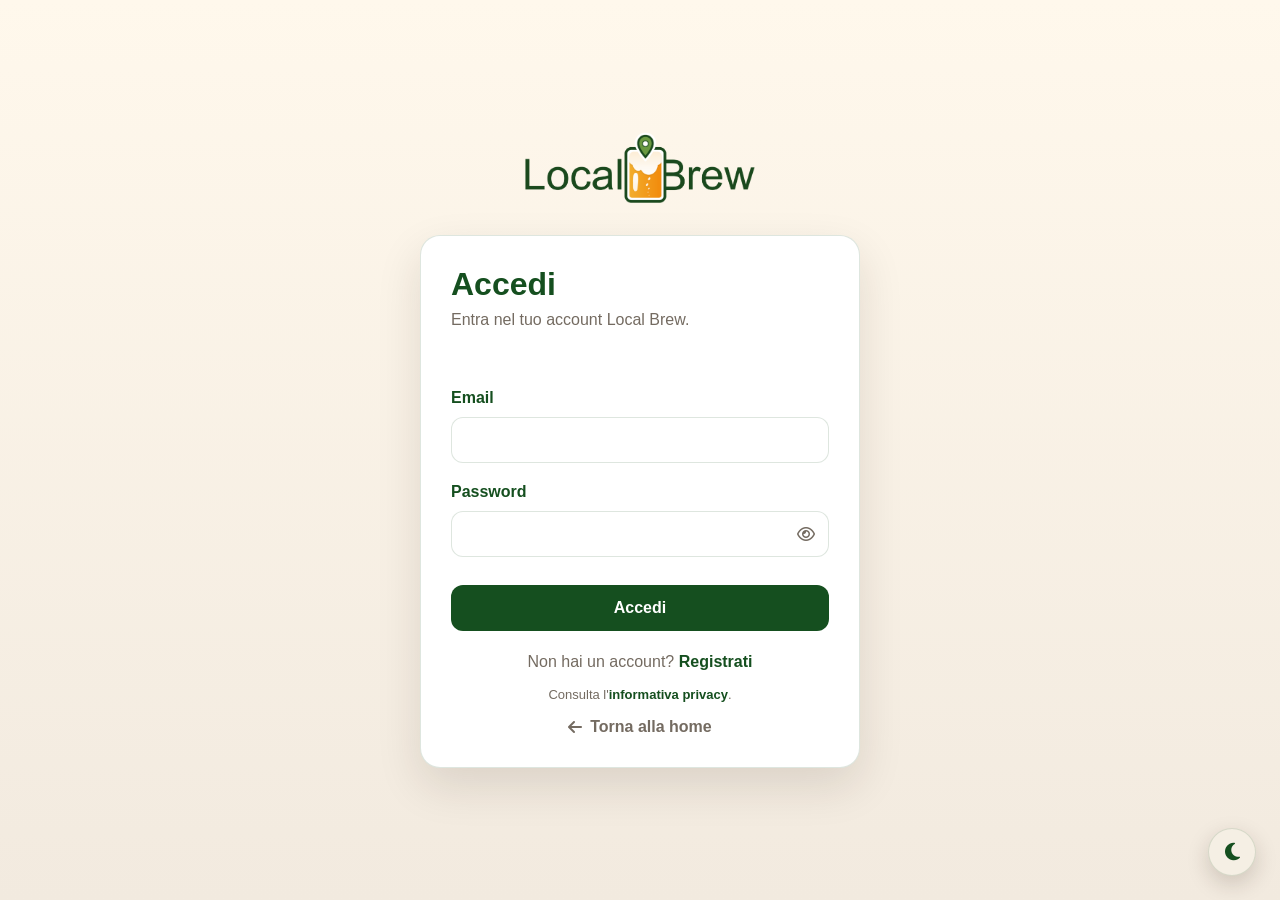
==== commit ded71e02: "fix" ====
--- a/src/main/resources/static/pages/admin-dashboard.html
+++ b/src/main/resources/static/pages/admin-dashboard.html
@@ -25,18 +25,30 @@
                 <button type="button" class="admin-new-drink-btn" id="admin-open-drawer">
                     <i class="fa-solid fa-beer-mug-empty"></i> Nuovo drink
                 </button>
-                <a class="dashboard-link" href="profile.html">
+                <a class="btn btn-dashboard" href="profile.html">
                     <i class="fa-solid fa-user"></i> Profilo
                 </a>
-                <a class="dashboard-link" href="../index.html">
+                <a class="btn btn-map" href="../index.html">
                     <i class="fa-solid fa-map-location-dot"></i> Mappa
                 </a>
-                <button type="button" class="dashboard-link dashboard-logout-button" data-logout-button>
+                <button type="button" class="btn btn-logout" data-logout-button>
                     <i class="fa-solid fa-right-from-bracket"></i> Esci
                 </button>
             </div>
         </div>
 
+        <!-- Tab navigazione -->
+        <div class="admin-tabs" role="tablist">
+            <button class="admin-tab admin-tab--active" data-tab="venues" role="tab" aria-selected="true">
+                <i class="fa-solid fa-store"></i> Locali
+            </button>
+            <button class="admin-tab" data-tab="drinks" role="tab" aria-selected="false">
+                <i class="fa-solid fa-beer-mug-empty"></i> Drink
+            </button>
+        </div>
+
+        <!-- Tab: Locali + Recensioni -->
+        <div class="admin-tab-panel" id="admin-tab-venues">
         <div class="admin-two-col">
 
             <!-- COLONNA 1: lista locali -->
@@ -88,7 +100,31 @@
                 <div class="admin-review-list" id="admin-reviews" aria-live="polite"></div>
             </section>
 
-        </div>
+        </div><!-- /admin-two-col -->
+        </div><!-- /admin-tab-panel venues -->
+
+        <!-- Tab: Drink globali -->
+        <div class="admin-tab-panel hidden" id="admin-tab-drinks">
+            <div class="admin-drinks-toolbar">
+                <div class="admin-search-wrap">
+                    <i class="fa-solid fa-magnifying-glass admin-search-icon"></i>
+                    <input id="admin-drink-search" class="admin-search-input" type="search"
+                           placeholder="Cerca drink per nome o categoria…" autocomplete="off">
+                </div>
+                <div class="admin-status-filters" role="group">
+                    <button class="admin-status-pill admin-status-pill--active" data-category="">Tutti</button>
+                    <button class="admin-status-pill" data-category="IPA">IPA</button>
+                    <button class="admin-status-pill" data-category="LAGER">Lager</button>
+                    <button class="admin-status-pill" data-category="STOUT">Stout</button>
+                    <button class="admin-status-pill" data-category="ALE">Ale</button>
+                    <button class="admin-status-pill" data-category="WHEAT">Wheat</button>
+                    <button class="admin-status-pill" data-category="SOUR">Sour</button>
+                </div>
+            </div>
+            <div id="admin-drinks-list" aria-live="polite">
+                <p class="dashboard-message">Caricamento drink...</p>
+            </div>
+        </div><!-- /admin-tab-panel drinks -->
 
     </section>
 </main>
--- a/src/main/resources/static/css/auth.css
+++ b/src/main/resources/static/css/auth.css
@@ -246,7 +246,9 @@
     text-decoration: none;
     white-space: nowrap;
     box-sizing: border-box;
-}
+    transition: .2s;
+}
+
 
 #venue-cancel {
     margin-top: 18px;
@@ -885,15 +887,18 @@
 }
 
 .dashboard-logout-button {
-    border: 1px solid #efc8bd;
-    background: #fff5f1;
-    color: #9c2d1f;
+    background: #9c2d1f;
+    color: #fff;
+    border: none;
+    border-radius: 999px;
     cursor: pointer;
     font-family: inherit;
+    transition: .2s;
 }
 
 .dashboard-logout-button:hover {
-    background: #ffe7df;
+    background: #7a2218;
+    transform: translateY(-2px);
 }
 
 /* ── Ricerca locale ───────────────────────────────────────── */
@@ -1524,6 +1529,8 @@
 .pw-toggle {
   position: absolute;
   right: 10px;
+  top: 50%;
+  transform: translateY(-50%);
   background: none;
   border: none;
   cursor: pointer;
@@ -1535,3 +1542,157 @@
 }
 
 .pw-toggle:hover { color: var(--green); }
+
+/* ── I miei locali (profilo owner) ── */
+.profile-locali-list {
+  display: flex;
+  flex-direction: column;
+  gap: 1rem;
+}
+
+.profile-locale-card {
+  display: flex;
+  flex-direction: column;
+  gap: .5rem;
+}
+
+.profile-locale-header {
+  display: flex;
+  justify-content: space-between;
+  align-items: flex-start;
+  gap: 1rem;
+}
+
+.profile-locale-meta {
+  font-size: .85rem;
+  color: var(--muted);
+  margin: .25rem 0 0;
+}
+
+.profile-locale-desc {
+  font-size: .875rem;
+  color: var(--muted);
+  margin: .25rem 0 0;
+  line-height: 1.5;
+}
+
+/* ── Admin drinks tab ── */
+#admin-drinks-list {
+  max-height: 70vh;
+  overflow-y: auto;
+  padding-right: 4px;
+  /* Scrollbar sottile */
+  scrollbar-width: thin;
+  scrollbar-color: var(--line) transparent;
+}
+#admin-drinks-list::-webkit-scrollbar { width: 6px; }
+#admin-drinks-list::-webkit-scrollbar-track { background: transparent; }
+#admin-drinks-list::-webkit-scrollbar-thumb { background: var(--line); border-radius: 3px; }
+
+.admin-drinks-grid {
+  display: grid;
+  grid-template-columns: repeat(auto-fill, minmax(280px, 1fr));
+  gap: 1rem;
+  padding: .5rem 0;
+}
+
+.admin-drink-card {
+  border: 1px solid var(--line, #e0e0e0);
+  border-radius: 10px;
+  overflow: hidden;
+  display: flex;
+  flex-direction: column;
+  background: var(--paper, #fff);
+}
+
+.admin-drink-img {
+  width: 100%;
+  height: 140px;
+  object-fit: cover;
+}
+
+.admin-drink-img--placeholder {
+  display: flex;
+  align-items: center;
+  justify-content: center;
+  background: var(--surface, #f5f5f5);
+  color: var(--muted, #999);
+  font-size: 2rem;
+}
+
+.admin-drink-body {
+  padding: .85rem 1rem 1rem;
+  display: flex;
+  flex-direction: column;
+  gap: .5rem;
+  flex: 1;
+}
+
+.admin-drink-header {
+  display: flex;
+  align-items: center;
+  justify-content: space-between;
+  gap: .5rem;
+}
+
+.admin-drink-badge {
+  font-size: .72rem;
+  font-weight: 600;
+  padding: 2px 8px;
+  border-radius: 20px;
+  background: var(--accent-soft, #f0f0e8);
+  color: var(--amber, #b58000);
+  white-space: nowrap;
+}
+
+.admin-drink-desc {
+  font-size: .82rem;
+  color: var(--muted);
+  line-height: 1.45;
+  margin: 0;
+}
+
+.admin-drink-meta {
+  display: flex;
+  gap: .75rem;
+  font-size: .78rem;
+  color: var(--muted);
+}
+
+.admin-drink-venues {
+  margin-top: auto;
+  padding-top: .5rem;
+  border-top: 1px solid var(--line, #eee);
+}
+
+.admin-drink-venues-label {
+  font-size: .75rem;
+  font-weight: 600;
+  color: var(--muted);
+  margin: 0 0 .35rem;
+}
+
+.admin-drink-venue-chips {
+  display: flex;
+  flex-wrap: wrap;
+  gap: .3rem;
+}
+
+.admin-drink-venue-chip {
+  font-size: .72rem;
+  padding: 2px 8px;
+  border-radius: 20px;
+  background: var(--surface, #f5f5f5);
+  color: var(--text);
+  border: 1px solid var(--line, #e0e0e0);
+}
+
+.admin-drink-venue-chip--none {
+  color: var(--muted);
+  font-style: italic;
+}
+
+[data-theme="dark"] .admin-drink-card     { background: var(--surface); border-color: var(--line); }
+[data-theme="dark"] .admin-drink-img--placeholder { background: var(--surface-2); }
+[data-theme="dark"] .admin-drink-venues   { border-color: var(--line); }
+[data-theme="dark"] .admin-drink-venue-chip { background: var(--surface-2); border-color: var(--line); }
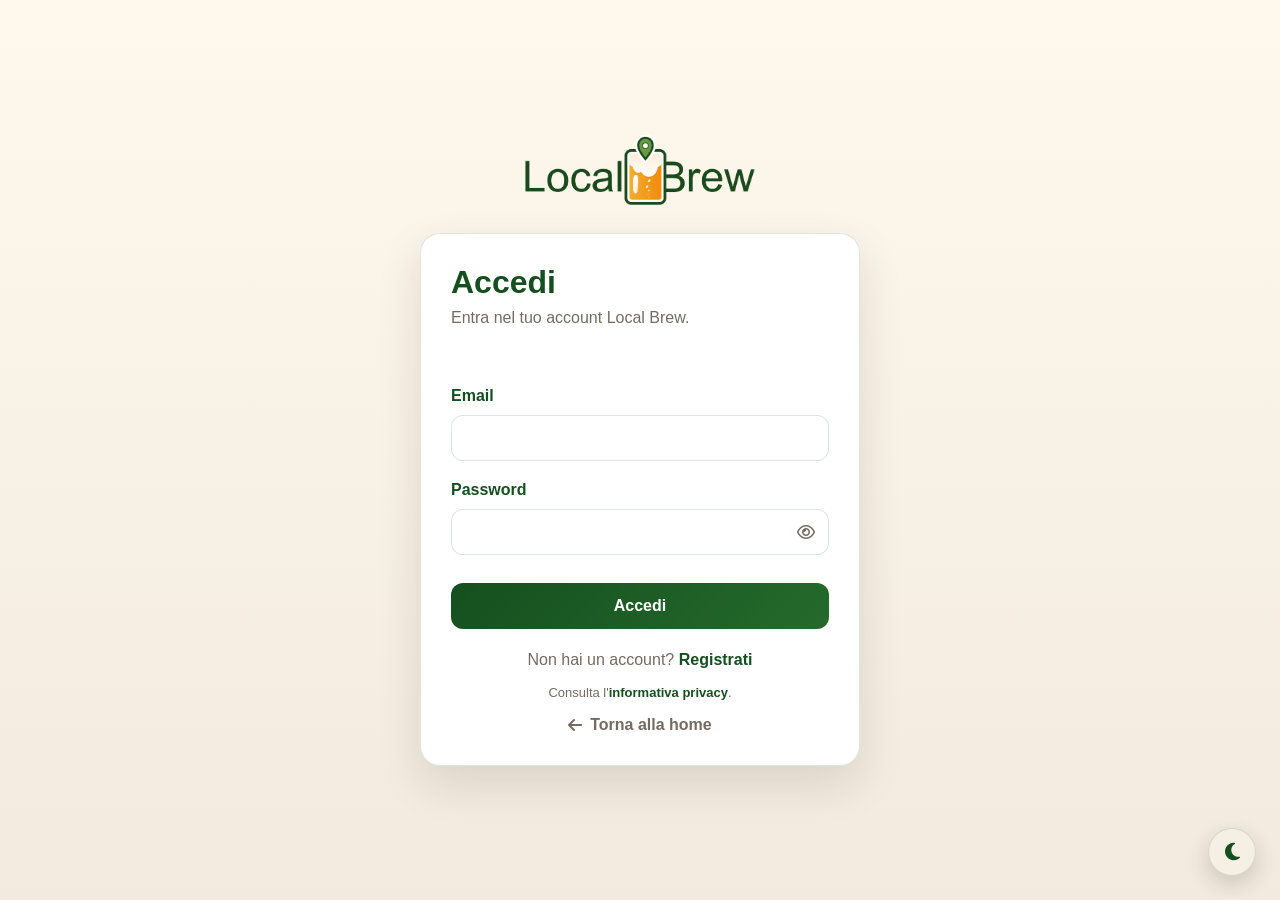
==== commit 622e534c: "Aggiornamenti frontend" ====
--- a/src/main/resources/static/pages/admin-dashboard.html
+++ b/src/main/resources/static/pages/admin-dashboard.html
@@ -12,11 +12,9 @@
     <link rel="shortcut icon" href="../assets/icons/favicon.png" type="image/x-icon">
 </head>
 
-<body class="auth-page">
-<main class="auth-shell dashboard-shell">
-    <section class="auth-card dashboard-card">
-
-        <div class="dashboard-header">
+<body class="auth-page app-page">
+<main class="dashboard-shell app-shell">
+    <header class="app-page-header dashboard-header">
             <div>
                 <h1>Amministrazione</h1>
                 <p>Gestisci locali e recensioni.</p>
@@ -25,7 +23,7 @@
                 <button type="button" class="admin-new-drink-btn" id="admin-open-drawer">
                     <i class="fa-solid fa-beer-mug-empty"></i> Nuovo drink
                 </button>
-                <a class="btn btn-dashboard" href="profile.html">
+                <a class="btn profile-btn" href="profile.html">
                     <i class="fa-solid fa-user"></i> Profilo
                 </a>
                 <a class="btn btn-map" href="../index.html">
@@ -35,7 +33,9 @@
                     <i class="fa-solid fa-right-from-bracket"></i> Esci
                 </button>
             </div>
-        </div>
+    </header>
+
+    <section class="app-page-body dashboard-card">
 
         <!-- Tab navigazione -->
         <div class="admin-tabs" role="tablist">
@@ -198,6 +198,77 @@
 
 <button type="button" class="theme-toggle-floating" id="theme-toggle" aria-label="Passa alla modalità notte"><i class="fa-solid fa-moon"></i></button>
   <script type="module" src="../js/theme-init.js"></script>
+<!-- Modal: modifica drink -->
+<div class="admin-drink-edit-backdrop hidden" id="admin-drink-edit-backdrop" aria-hidden="true"></div>
+<section class="admin-drink-edit-modal hidden" id="admin-drink-edit-modal" role="dialog" aria-modal="true"
+         aria-labelledby="admin-edit-drink-title">
+    <div class="admin-drink-edit-modal-header">
+        <div>
+            <p class="eyebrow">Drink globale</p>
+            <h2 id="admin-edit-drink-title"><i class="fa-solid fa-pen"></i> Modifica drink</h2>
+        </div>
+        <button type="button" class="admin-drawer-close" id="admin-edit-drink-close" aria-label="Chiudi">
+            <i class="fa-solid fa-xmark"></i>
+        </button>
+    </div>
+
+    <form class="auth-form admin-drink-edit-modal-form" id="admin-drink-edit-form">
+        <input type="hidden" id="edit-drink-id">
+
+        <label for="edit-drink-name">Nome</label>
+        <input id="edit-drink-name" type="text" maxlength="100" required>
+
+        <label for="edit-drink-description">Descrizione</label>
+        <textarea id="edit-drink-description" rows="3" maxlength="300"></textarea>
+
+        <div class="form-columns">
+            <div>
+                <label for="edit-drink-category">Categoria</label>
+                <select id="edit-drink-category" required>
+                    <option value="IPA">IPA</option>
+                    <option value="LAGER">Lager</option>
+                    <option value="STOUT">Stout</option>
+                    <option value="ALE">Ale</option>
+                    <option value="WHEAT">Wheat</option>
+                    <option value="SOUR">Sour</option>
+                </select>
+            </div>
+            <div>
+                <label for="edit-drink-abv">ABV</label>
+                <input id="edit-drink-abv" type="number" step="0.1" min="0" max="100">
+            </div>
+        </div>
+
+        <label for="edit-drink-origin">Origine</label>
+        <input id="edit-drink-origin" type="text" maxlength="100">
+
+        <label for="edit-drink-image-file">Immagine birra</label>
+        <div class="upload-field" id="edit-drink-image-upload-field">
+            <input type="file" id="edit-drink-image-file" accept="image/jpeg,image/png,image/webp"
+                   class="upload-file-input">
+            <label for="edit-drink-image-file" class="upload-file-label">
+                <i class="fa-solid fa-arrow-up-from-bracket"></i>
+                <span id="edit-drink-image-filename">Scegli immagine (JPG, PNG, WEBP - max 5 MB)</span>
+            </label>
+            <img id="edit-drink-image-preview" class="upload-preview hidden" alt="Anteprima immagine birra">
+            <button type="button" class="upload-remove hidden" id="edit-drink-image-remove"
+                    aria-label="Rimuovi immagine">
+                <i class="fa-solid fa-xmark"></i> Rimuovi
+            </button>
+        </div>
+        <input type="hidden" id="edit-drink-image-uri">
+
+        <p class="profile-form-msg" id="admin-drink-edit-message" aria-live="polite"></p>
+
+        <div class="admin-drink-edit-modal-actions">
+            <button type="button" class="secondary-button" id="admin-edit-drink-cancel">Annulla</button>
+            <button type="submit" class="profile-save-btn">
+                <i class="fa-solid fa-check"></i> Salva modifiche
+            </button>
+        </div>
+    </form>
+</section>
+
 <script type="module" src="../js/admin-dashboard.js"></script>
 </body>
 
--- a/src/main/resources/static/css/auth.css
+++ b/src/main/resources/static/css/auth.css
@@ -10,14 +10,105 @@
     width: min(440px, 100%);
 }
 
+.auth-page.app-page {
+    display: block;
+    min-height: 100dvh;
+    padding: 0;
+    background:
+            radial-gradient(circle at top left, rgba(244, 182, 61, .18), transparent 34rem),
+            linear-gradient(180deg, #fff8ec, #f2eadf);
+}
+
+.app-shell {
+    width: min(1560px, calc(100% - 48px));
+    min-height: 100dvh;
+    margin: 0 auto;
+    padding: 24px 0 32px;
+    display: flex;
+    flex-direction: column;
+    gap: 18px;
+}
+
 .dashboard-shell {
-    width: min(1080px, 100%);
+    width: min(1560px, calc(100% - 48px));
+    height: 100dvh;
+    min-height: 0;
+    display: flex;
+    flex-direction: column;
+    gap: 18px;
+}
+
+.app-page-header {
+    width: 100%;
+    padding: 18px 0 20px;
+    border-bottom: 1px solid var(--line);
+    margin-bottom: 0;
+}
+
+.app-page-header h1 {
+    color: var(--green);
+    font-size: clamp(30px, 3vw, 46px);
+    line-height: 1.05;
+    margin: 0 0 8px;
+}
+
+.app-page-header p {
+    color: var(--muted);
+    font-size: 15px;
+    margin: 0;
+}
+
+.app-page-body {
+    width: 100%;
+    flex: 1 1 auto;
+    min-height: 0;
+}
+
+@media (max-width: 760px) {
+    .app-shell,
+    .dashboard-shell,
+    .profile-shell {
+        width: min(100% - 28px, 1560px);
+        height: auto;
+        min-height: 100dvh;
+        padding: 16px 0 26px;
+    }
+
+    .app-page-header {
+        padding-top: 8px;
+    }
+
+    .app-page-header h1 {
+        font-size: 30px;
+    }
 }
 
 .auth-logo {
     display: block;
     width: 230px;
     margin: 0 auto 28px;
+}
+
+.auth-logo-img {
+    width: 100%;
+    height: auto;
+    object-fit: contain;
+}
+
+.auth-logo-img.logo-light {
+    display: block;
+}
+
+.auth-logo-img.logo-dark {
+    display: none;
+}
+
+[data-theme="dark"] .auth-logo-img.logo-light {
+    display: none;
+}
+
+[data-theme="dark"] .auth-logo-img.logo-dark {
+    display: block;
 }
 
 .auth-card {
@@ -85,8 +176,8 @@
     margin-top: 18px;
     padding: 14px;
     border-radius: 12px;
-    background: var(--green);
-    color: #fff;
+    background: var(--action-green-bg);
+    color: var(--action-text);
     font-weight: 800;
 }
 
@@ -217,6 +308,21 @@
 
 .dashboard-card {
     width: 100%;
+    max-height: 100%;
+    min-height: 0;
+    display: flex;
+    flex-direction: column;
+    overflow: hidden;
+    scrollbar-gutter: stable;
+}
+
+.app-page-body.dashboard-card,
+.app-page-body.profile-card {
+    padding: 0;
+    border: 0;
+    border-radius: 0;
+    background: transparent;
+    box-shadow: none;
 }
 
 .dashboard-header {
@@ -224,10 +330,10 @@
     align-items: flex-start;
     justify-content: space-between;
     gap: 20px;
-    margin-bottom: 22px;
-}
-
-.dashboard-link,
+    margin-bottom: 0;
+    flex: 0 0 auto;
+}
+
 .admin-new-drink-btn,
 .secondary-button,
 .dashboard-actions button,
@@ -239,8 +345,8 @@
     min-height: 40px;
     padding: 10px 14px;
     border-radius: 12px;
-    background: #fff3d8;
-    color: var(--green);
+    background: var(--action-green-bg);
+    color: var(--action-text);
     font-weight: 800;
     line-height: 1;
     text-decoration: none;
@@ -259,36 +365,18 @@
     grid-template-columns:minmax(280px, 420px) minmax(0, 1fr);
     gap: 28px;
     align-items: start;
+    min-height: 0;
+}
+
+.dashboard-card > .dashboard-grid {
+    flex: 1 1 auto;
+    overflow: auto;
+    scrollbar-gutter: stable;
 }
 
 .owner-dashboard-grid {
     grid-template-columns:minmax(280px, 400px) minmax(0, 1fr);
-}
-
-.admin-dashboard-grid {
-    grid-template-columns:minmax(0, 1fr) minmax(280px, 380px);
-}
-
-.drink-dashboard-grid {
-    grid-template-columns:1fr 1fr;
-    margin-top: 18px;
-}
-
-.dashboard-section {
-    margin-top: 34px;
-    padding-top: 28px;
-    border-top: 1px solid var(--line);
-}
-
-.compact-header {
-    margin-bottom: 10px;
-}
-
-.compact-header h2,
-.dashboard-list h2,
-.dashboard-section h2,
-.dashboard-section h3 {
-    color: var(--green);
+    align-items: stretch;
 }
 
 .dashboard-label {
@@ -328,10 +416,6 @@
     margin-bottom: 14px;
 }
 
-.drink-list-panel {
-    margin-top: 22px;
-}
-
 .dashboard-message {
     color: var(--muted);
     font-weight: 700;
@@ -363,10 +447,6 @@
     background: #f7e7c2;
 }
 
-.dashboard-item-wide {
-    grid-template-columns:minmax(0, 1fr) auto;
-}
-
 .dashboard-item h2,
 .dashboard-item h3 {
     color: var(--green);
@@ -393,7 +473,8 @@
     opacity: .65;
 }
 
-.danger-button {
+.danger-button,
+.dashboard-actions .danger-button {
     display: inline-flex;
     align-items: center;
     justify-content: center;
@@ -401,22 +482,26 @@
     min-height: 40px;
     padding: 10px 16px;
     border-radius: 12px;
-    background: #f9dfd9;
-    color: #9c2d1f;
+    background: var(--danger-bg);
+    color: var(--danger-text);
     font-weight: 800;
-    border: 1px solid #f0c0b0;
-    transition: background .2s, box-shadow .2s, transform .15s;
+    border: 1.5px solid var(--danger-border);
+    box-shadow: none;
+    transition: none;
     cursor: pointer;
 }
 
-.danger-button:hover {
-    background: #f0c4b8;
-    box-shadow: 0 6px 16px rgba(156, 45, 31, .18);
-    transform: translateY(-1px);
-}
-
-.danger-button:active {
-    transform: translateY(0);
+.danger-button:hover,
+.dashboard-actions .danger-button:hover {
+    background: var(--danger-bg-hover);
+    color: var(--danger-text);
+    border-color: var(--danger-border-hover);
+    box-shadow: none;
+}
+
+.danger-button:active,
+.dashboard-actions .danger-button:active {
+    transform: none;
 }
 
 .dashboard-status {
@@ -444,48 +529,6 @@
     color: #9c2d1f;
 }
 
-.admin-review-panel {
-    padding: 18px;
-    border: 1px solid var(--line);
-    border-radius: 18px;
-    background: #fffaf2;
-}
-
-.admin-review-heading {
-    display: flex;
-    justify-content: space-between;
-    gap: 16px;
-    margin-bottom: 14px;
-}
-
-.admin-review-heading h2 {
-    margin-bottom: 6px;
-}
-
-.admin-review-label {
-    display: block;
-    margin: 10px 0 8px;
-    color: var(--green);
-    font-weight: 800;
-}
-
-.admin-review-select {
-    width: 100%;
-    min-height: 44px;
-    padding: 11px 12px;
-    border: 1px solid var(--line);
-    border-radius: 12px;
-    background: #fff;
-    color: var(--text);
-    font: inherit;
-    outline: none;
-}
-
-.admin-review-select:focus {
-    border-color: var(--green);
-    box-shadow: 0 0 0 3px rgba(21, 79, 31, .12);
-}
-
 .admin-review-list {
     display: grid;
     gap: 12px;
@@ -500,6 +543,7 @@
     grid-template-columns:58px minmax(0, 1fr) auto;
     gap: 14px;
     align-items: start;
+    align-self: start;
     padding: 14px;
     border: 1px solid rgba(21, 79, 31, .12);
     border-radius: 16px;
@@ -563,11 +607,6 @@
         grid-template-columns:1fr;
     }
 
-    .admin-dashboard-grid,
-    .drink-dashboard-grid {
-        grid-template-columns:1fr;
-    }
-
     .dashboard-item {
         grid-template-columns:64px minmax(0, 1fr);
     }
@@ -603,24 +642,62 @@
 .dashboard-col-title i {
     font-size: 18px;
     opacity: .7;
+}
+
+.venue-form-col,
+.owner-dashboard-list,
+.admin-col,
+.profile-nav,
+.profile-content {
+    border: 1px solid var(--line);
+    border-radius: 22px;
+    background: rgba(255, 255, 255, .72);
+    box-shadow: 0 18px 48px rgba(44, 27, 15, .08);
+    backdrop-filter: blur(10px);
+}
+
+[data-theme="dark"] .auth-page.app-page {
+    background:
+            radial-gradient(circle at top left, rgba(215, 169, 81, .13), transparent 34rem),
+            radial-gradient(circle at 88% 8%, rgba(169, 189, 145, .1), transparent 30rem),
+            linear-gradient(135deg, #080d0a 0%, #101812 52%, #151d17 100%);
+}
+
+[data-theme="dark"] .app-page-header {
+    border-color: var(--line);
+}
+
+[data-theme="dark"] .venue-form-col,
+[data-theme="dark"] .owner-dashboard-list,
+[data-theme="dark"] .admin-col,
+[data-theme="dark"] .profile-nav,
+[data-theme="dark"] .profile-content {
+    background: rgba(20, 28, 23, .76);
+    border-color: var(--line);
+    box-shadow: 0 20px 54px rgba(0, 0, 0, .26);
 }
 
 .venue-form-col {
     position: sticky;
     top: 22px;
     align-self: start;
-    max-height: calc(100vh - 48px);
+    max-height: 100%;
     overflow-y: auto;
-    padding-right: 6px;
+    padding: 22px;
     scrollbar-gutter: stable;
 }
 
 .owner-dashboard-list {
     min-height: 0;
+    display: flex;
+    flex-direction: column;
+    padding: 22px;
 }
 
 #owner-venues {
-    max-height: clamp(360px, calc(100vh - 220px), 680px);
+    flex: 1 1 auto;
+    min-height: 0;
+    max-height: none;
     overflow-y: auto;
     padding-right: 8px;
     padding-bottom: 4px;
@@ -633,16 +710,22 @@
 
 /* ── Pannello birre (accordion) ───────────────────────────── */
 .drink-accordion-panel {
-    margin-top: 32px;
-    padding-top: 28px;
+    margin-top: 0;
+    padding-top: 20px;
     border-top: 1px solid var(--line);
     animation: panel-in .22s ease;
     position: relative;
 }
 
 @keyframes panel-in {
-    from { opacity: 0; transform: translateY(10px); }
-    to   { opacity: 1; transform: translateY(0); }
+    from {
+        opacity: 0;
+        transform: translateY(10px);
+    }
+    to {
+        opacity: 1;
+        transform: translateY(0);
+    }
 }
 
 .drink-panel-header {
@@ -738,6 +821,14 @@
     display: inline-flex;
     align-items: center;
     gap: 6px;
+    background: var(--action-amber-bg) !important;
+    color: var(--action-text) !important;
+}
+
+.manage-drinks:hover {
+    background: var(--action-amber-bg-hover) !important;
+    color: var(--action-text) !important;
+    filter: none;
 }
 
 @media (max-width: 840px) {
@@ -749,7 +840,7 @@
         position: static;
         max-height: none;
         overflow: visible;
-        padding-right: 0;
+        padding: 18px;
     }
 
     #owner-venues,
@@ -771,7 +862,7 @@
     height: 1px;
     opacity: 0;
     overflow: hidden;
-    clip: rect(0,0,0,0);
+    clip: rect(0, 0, 0, 0);
 }
 
 .upload-field {
@@ -821,25 +912,22 @@
     gap: 6px;
     padding: 7px 14px;
     border-radius: 10px;
-    background: #f9dfd9;
-    color: #9c2d1f;
+    background: var(--danger-bg);
+    color: var(--danger-text);
+    border: 1.5px solid var(--danger-border);
     font-weight: 800;
     font-size: 13px;
     align-self: flex-start;
-    transition: .2s;
+    transition: none;
 }
 
 .upload-remove:hover {
-    background: #f5c8bf;
+    background: var(--danger-bg-hover);
+    color: var(--danger-text);
+    border-color: var(--danger-border-hover);
 }
 
 /* ── Admin dashboard: colonne ────────────────────────────── */
-.admin-form-col {
-    position: sticky;
-    top: 22px;
-    align-self: start;
-}
-
 .admin-venues-col {
     min-width: 0;
 }
@@ -849,18 +937,101 @@
     display: grid;
     grid-template-columns: minmax(260px, 1.1fr) minmax(260px, 1fr);
     gap: 28px;
-    align-items: start;
+    align-items: stretch;
     margin-top: 4px;
+    min-height: 0;
+    height: 100%;
+    flex: 1 1 auto;
+    overflow: hidden;
 }
 
 .admin-col {
     min-width: 0;
+    min-height: 0;
+    max-height: 100%;
+    padding: 22px;
+    display: flex;
+    flex-direction: column;
+    overflow: hidden;
 }
 
 .admin-review-col {
-    position: sticky;
-    top: 22px;
-    align-self: start;
+    align-self: stretch;
+}
+
+.admin-tabs {
+    flex: 0 0 auto;
+    display: inline-flex;
+    align-self: flex-start;
+    gap: 6px;
+    padding: 6px;
+    margin-bottom: 16px;
+    border: 1px solid var(--line);
+    border-radius: 999px;
+    background: rgba(255, 255, 255, .66);
+    box-shadow: 0 12px 28px rgba(44, 27, 15, .06);
+}
+
+[data-theme="dark"] .admin-tabs {
+    background: rgba(20, 28, 23, .7);
+    border-color: var(--line);
+    box-shadow: 0 14px 34px rgba(0, 0, 0, .22);
+}
+
+.admin-tabs .admin-tab {
+    min-height: 38px;
+    padding: 9px 18px;
+    border: 0;
+    border-radius: 999px;
+    margin: 0;
+    color: var(--muted);
+}
+
+.admin-tabs .admin-tab:hover {
+    color: var(--green);
+}
+
+.admin-tabs .admin-tab--active {
+    background: var(--action-green-bg);
+    color: var(--action-text);
+    border-bottom-color: transparent;
+}
+
+.admin-tab-panel:not(.hidden) {
+    display: flex;
+    flex-direction: column;
+    flex: 1 1 auto;
+    min-height: 0;
+    overflow: hidden;
+}
+
+.admin-tab-panel .dashboard-col-title,
+.admin-tab-panel .admin-search-wrap,
+.admin-tab-panel .admin-status-filters,
+.admin-review-hint,
+.admin-review-venue-name {
+    flex: 0 0 auto;
+}
+
+#admin-venues {
+    flex: 1 1 auto;
+    min-height: 0;
+    max-height: none;
+    overflow-y: auto;
+    overflow-x: hidden;
+    scrollbar-gutter: stable;
+}
+
+.admin-review-list {
+    flex: 1 1 auto;
+    min-height: 0;
+    max-height: none;
+    margin-top: 0;
+    overflow-y: auto;
+    overflow-x: hidden;
+    scrollbar-gutter: stable;
+    align-content: start;
+    grid-auto-rows: max-content;
 }
 
 /* ── Header actions ───────────────────────────────────────── */
@@ -873,32 +1044,34 @@
     justify-content: flex-end;
 }
 
-.admin-new-drink-btn {
-    background: var(--green);
-    color: var(--cream);
+.admin-new-drink-btn,
+.dashboard-header-actions .admin-new-drink-btn {
+    background: var(--action-amber-bg);
+    color: var(--action-text);
     border: none;
     font-size: 14px;
     cursor: pointer;
-    transition: background .18s;
-}
-
-.admin-new-drink-btn:hover {
-    background: var(--green-2);
-}
-
-.dashboard-logout-button {
-    background: #9c2d1f;
-    color: #fff;
+    transition: filter .18s, transform .18s;
+}
+
+.admin-new-drink-btn:hover,
+.dashboard-header-actions .admin-new-drink-btn:hover {
+    background: var(--action-amber-bg-hover);
+    color: var(--action-text);
+    filter: none;
+    transform: translateY(-2px);
+}
+
+.dashboard-shell .dashboard-header-actions .btn-map {
+    background: var(--action-green-bg);
+    color: var(--action-text);
     border: none;
-    border-radius: 999px;
-    cursor: pointer;
-    font-family: inherit;
-    transition: .2s;
-}
-
-.dashboard-logout-button:hover {
-    background: #7a2218;
-    transform: translateY(-2px);
+}
+
+.dashboard-shell .dashboard-header-actions .btn-map:hover {
+    background: var(--action-green-bg-hover);
+    color: var(--action-text);
+    filter: none;
 }
 
 /* ── Ricerca locale ───────────────────────────────────────── */
@@ -964,15 +1137,15 @@
 }
 
 .admin-status-pill--active {
-    background: var(--green);
-    border-color: var(--green);
-    color: var(--cream);
+    background: var(--action-green-bg);
+    border-color: transparent;
+    color: var(--action-text);
 }
 
 .admin-status-pill--active:hover {
-    background: var(--green-2);
-    border-color: var(--green-2);
-    color: var(--cream);
+    background: var(--action-green-bg-hover);
+    border-color: transparent;
+    color: var(--action-text);
 }
 
 /* ── Card locale ──────────────────────────────────────────── */
@@ -991,7 +1164,7 @@
 
 .admin-venue-card--active {
     border-color: var(--green);
-    box-shadow: 0 2px 12px rgba(21,79,31,.12);
+    box-shadow: 0 2px 12px rgba(21, 79, 31, .12);
 }
 
 .admin-venue-card-header {
@@ -1027,6 +1200,42 @@
 .admin-venue-actions button {
     font-size: 12px;
     padding: 5px 10px;
+}
+
+/* Attiva: verde — azione positiva */
+.admin-venue-actions .activate {
+    background: var(--action-green-bg);
+    color: var(--action-text);
+    border-color: transparent;
+}
+
+.admin-venue-actions .activate:hover:not(:disabled) {
+    background: var(--action-green-bg-hover);
+    color: var(--action-text);
+}
+
+/* Sospendi: arancione — azione di blocco */
+.admin-venue-actions .suspend {
+    background: #e07820;
+    color: #fff;
+    border-color: transparent;
+}
+
+.admin-venue-actions .suspend:hover:not(:disabled) {
+    background: #c96a18;
+}
+
+/* Recensioni: ambra - navigazione/visualizza */
+.admin-venue-actions .show-reviews {
+    background: var(--action-amber-bg);
+    color: var(--action-text);
+    border-color: transparent;
+}
+
+.admin-venue-actions .show-reviews:hover {
+    background: var(--action-amber-bg-hover);
+    color: var(--action-text);
+    filter: none;
 }
 
 /* ── Badge recensioni nella card ─────────────────────────── */
@@ -1059,7 +1268,17 @@
 
 /* ── Colonna recensioni ──────────────────────────────────── */
 .admin-review-hint {
-    margin-top: 8px;
+    min-height: 86px;
+    margin: 0 0 16px;
+    display: flex;
+    align-items: center;
+}
+
+.admin-review-venue-name {
+    min-height: 67px;
+    margin: 0 0 16px;
+    display: flex;
+    align-items: flex-start;
 }
 
 .admin-review-venue-label {
@@ -1098,12 +1317,12 @@
     width: min(420px, 95vw);
     height: 100dvh;
     background: var(--paper);
-    box-shadow: -6px 0 32px rgba(44,27,15,.15);
+    box-shadow: -6px 0 32px rgba(44, 27, 15, .15);
     z-index: 201;
     display: flex;
     flex-direction: column;
     transform: translateX(100%);
-    transition: transform .28s cubic-bezier(.4,0,.2,1);
+    transition: transform .28s cubic-bezier(.4, 0, .2, 1);
 }
 
 .admin-drawer--open {
@@ -1152,11 +1371,107 @@
     padding: 20px 24px 32px;
 }
 
+.admin-drink-edit-backdrop {
+    position: fixed;
+    inset: 0;
+    z-index: 1450;
+    background: rgba(20, 12, 6, .52);
+    backdrop-filter: blur(3px);
+}
+
+.admin-drink-edit-modal {
+    position: fixed;
+    top: 50%;
+    left: 50%;
+    z-index: 1451;
+    width: min(540px, calc(100vw - 32px));
+    max-height: calc(100dvh - 48px);
+    display: flex;
+    flex-direction: column;
+    overflow: hidden;
+    border: 1px solid var(--line);
+    border-radius: 22px;
+    background: var(--paper);
+    box-shadow: 0 28px 70px rgba(44, 27, 15, .28);
+    transform: translate(-50%, -50%);
+}
+
+.admin-drink-edit-modal-header {
+    display: flex;
+    align-items: flex-start;
+    justify-content: space-between;
+    gap: 16px;
+    padding: 22px 24px 16px;
+    border-bottom: 1px solid var(--line);
+    flex: 0 0 auto;
+}
+
+.admin-drink-edit-modal-header h2 {
+    display: flex;
+    align-items: center;
+    gap: 9px;
+    margin: 6px 0 0;
+    color: var(--green);
+    font-size: 22px;
+}
+
+.admin-drink-edit-modal-form {
+    flex: 1 1 auto;
+    min-height: 0;
+    overflow-y: auto;
+    padding: 18px 24px 24px;
+    scrollbar-gutter: stable;
+}
+
+.admin-drink-edit-modal-form .upload-preview {
+    max-height: 190px;
+}
+
+.admin-drink-edit-modal-actions {
+    display: grid;
+    grid-template-columns: repeat(2, minmax(0, 1fr));
+    gap: 10px;
+    margin-top: 16px;
+}
+
+.admin-drink-edit-modal-actions button {
+    min-height: 42px;
+}
+
+[data-theme="dark"] .admin-drink-edit-modal {
+    background: var(--paper);
+    border-color: var(--line);
+    box-shadow: 0 30px 74px rgba(0, 0, 0, .56);
+}
+
+[data-theme="dark"] .admin-drink-edit-backdrop {
+    background: rgba(3, 7, 5, .64);
+}
+
+@media (max-width: 640px) {
+    .admin-drink-edit-modal {
+        width: calc(100vw - 20px);
+        max-height: calc(100dvh - 20px);
+        border-radius: 18px;
+    }
+
+    .admin-drink-edit-modal-header,
+    .admin-drink-edit-modal-form {
+        padding-left: 18px;
+        padding-right: 18px;
+    }
+
+    .admin-drink-edit-modal-actions {
+        grid-template-columns: 1fr;
+    }
+}
+
 /* ── Media query 2 colonne ───────────────────────────────── */
 @media (max-width: 720px) {
     .admin-two-col {
         grid-template-columns: 1fr;
     }
+
     .admin-review-col {
         position: static;
     }
@@ -1164,12 +1479,16 @@
 
 /* ── Pagina profilo ───────────────────────────────────────── */
 .profile-shell {
-    width: min(1000px, 100%);
+    width: min(1560px, calc(100% - 48px));
+    min-height: 100dvh;
+    display: flex;
+    flex-direction: column;
+    gap: 18px;
 }
 
 .profile-card {
     width: 100%;
-    padding: 32px 36px;
+    padding: 0;
 }
 
 .profile-header-user {
@@ -1199,9 +1518,9 @@
 /* ── Layout 2 colonne ─────────────────────────────────────── */
 .profile-layout {
     display: grid;
-    grid-template-columns: 200px 1fr;
+    grid-template-columns: minmax(220px, 280px) minmax(0, 1fr);
     gap: 28px;
-    margin-top: 24px;
+    margin-top: 0;
     align-items: start;
 }
 
@@ -1212,6 +1531,12 @@
     gap: 4px;
     position: sticky;
     top: 22px;
+    padding: 14px;
+}
+
+.profile-content {
+    min-width: 0;
+    padding: 26px;
 }
 
 .profile-nav-item {
@@ -1247,18 +1572,23 @@
 }
 
 .profile-nav-item--danger {
-    color: #9c2d1f;
+    background: transparent;
+    color: var(--danger-bg);
+    border: 1.5px solid transparent;
     margin-top: 8px;
+    transition: background .15s, color .15s, border-color .15s;
 }
 
 .profile-nav-item--danger:hover {
-    background: #fff0ee;
-    color: #7a2218;
+    background: rgba(220, 38, 38, .08);
+    color: var(--danger-bg-hover);
+    border-color: transparent;
 }
 
 .profile-nav-item--danger.profile-nav-item--active {
-    background: #9c2d1f;
-    color: #fff;
+    background: var(--danger-bg);
+    color: var(--danger-text);
+    border-color: var(--danger-border);
 }
 
 /* ── Contenuto destra ─────────────────────────────────────── */
@@ -1323,11 +1653,12 @@
     font-size: 14px;
     font-weight: 700;
     cursor: pointer;
-    transition: background .18s;
-    margin-top: 4px;
-}
-
-.profile-save-btn:hover { background: var(--green-2); }
+    transition: none;
+}
+
+.profile-save-btn:hover {
+    background: var(--green-2);
+}
 
 .profile-form-msg {
     font-size: 13px;
@@ -1336,8 +1667,13 @@
     margin: 6px 0 0;
 }
 
-.profile-form-msg--ok    { color: var(--green); }
-.profile-form-msg--error { color: #9c2d1f; }
+.profile-form-msg--ok {
+    color: var(--green);
+}
+
+.profile-form-msg--error {
+    color: #9c2d1f;
+}
 
 
 /* ── Recensioni ───────────────────────────────────────────── */
@@ -1349,7 +1685,7 @@
     overflow-y: auto;
     padding-right: 6px;
     scrollbar-width: thin;
-    scrollbar-color: rgba(21,79,31,.3) transparent;
+    scrollbar-color: var(--scrollbar-thumb) var(--scrollbar-track);
 }
 
 .profile-review-card {
@@ -1384,15 +1720,17 @@
     line-height: 1.5;
 }
 
-.profile-star { font-size: 14px; }
+.profile-star {
+    font-size: 14px;
+}
 
 /* ── Link dashboard owner ─────────────────────────────────── */
 .profile-dashboard-link {
     display: inline-flex;
     align-items: center;
     gap: 10px;
-    background: var(--green);
-    color: var(--cream);
+    background: var(--action-amber-bg);
+    color: var(--action-text);
     text-decoration: none;
     padding: 14px 22px;
     border-radius: 12px;
@@ -1401,7 +1739,10 @@
     transition: background .18s;
 }
 
-.profile-dashboard-link:hover { background: var(--green-2); }
+.profile-dashboard-link:hover {
+    background: var(--action-amber-bg-hover);
+    color: var(--action-text);
+}
 
 /* ── Zona pericolosa ──────────────────────────────────────── */
 .profile-danger-zone {
@@ -1436,38 +1777,45 @@
 
 .profile-delete-btn {
     padding: 10px 18px;
-    background: #9c2d1f;
-    color: #fff;
-    border: none;
+    background: var(--danger-bg);
+    color: var(--danger-text);
+    border: 1.5px solid var(--danger-border);
     border-radius: 9px;
     font-size: 14px;
     font-weight: 700;
     cursor: pointer;
-    transition: background .18s;
+    transition: none;
     white-space: nowrap;
     flex-shrink: 0;
 }
 
-.profile-delete-btn:hover { background: #7a2218; }
+.profile-delete-btn:hover {
+    background: var(--danger-bg-hover);
+    color: var(--danger-text);
+    border-color: var(--danger-border-hover);
+}
 
 /* ── Responsive ───────────────────────────────────────────── */
 @media (max-width: 680px) {
     .profile-layout {
         grid-template-columns: 1fr;
     }
+
     .profile-nav {
         flex-direction: row;
         flex-wrap: wrap;
         position: static;
     }
+
     .profile-nav-item {
         flex: 1;
         justify-content: center;
         font-size: 12px;
         padding: 8px 10px;
     }
-    .profile-card {
-        padding: 20px 16px;
+
+    .profile-content {
+        padding: 18px;
     }
 }
 
@@ -1507,7 +1855,9 @@
     margin-bottom: 10px;
 }
 
-.profile-edit-comment:focus { border-color: var(--green); }
+.profile-edit-comment:focus {
+    border-color: var(--green);
+}
 
 .profile-review-edit-actions {
     display: flex;
@@ -1516,183 +1866,485 @@
 
 /* ── Password field con toggle visibilità ─────────────────────── */
 .pw-field {
-  position: relative;
-  display: flex;
-  align-items: center;
+    position: relative;
+    display: flex;
+    align-items: center;
 }
 
 .pw-field input {
-  flex: 1;
-  padding-right: 42px !important;
+    flex: 1;
+    padding-right: 42px !important;
 }
 
 .pw-toggle {
-  position: absolute;
-  right: 10px;
-  top: 50%;
-  transform: translateY(-50%);
-  background: none;
-  border: none;
-  cursor: pointer;
-  color: var(--muted, #888);
-  font-size: 16px;
-  padding: 4px;
-  line-height: 1;
-  transition: color .18s;
-}
-
-.pw-toggle:hover { color: var(--green); }
-
-/* ── I miei locali (profilo owner) ── */
-.profile-locali-list {
-  display: flex;
-  flex-direction: column;
-  gap: 1rem;
-}
-
-.profile-locale-card {
-  display: flex;
-  flex-direction: column;
-  gap: .5rem;
-}
-
-.profile-locale-header {
-  display: flex;
-  justify-content: space-between;
-  align-items: flex-start;
-  gap: 1rem;
-}
-
-.profile-locale-meta {
-  font-size: .85rem;
-  color: var(--muted);
-  margin: .25rem 0 0;
-}
-
-.profile-locale-desc {
-  font-size: .875rem;
-  color: var(--muted);
-  margin: .25rem 0 0;
-  line-height: 1.5;
+    position: absolute;
+    right: 10px;
+    top: 50%;
+    transform: translateY(-50%);
+    background: none;
+    border: none;
+    cursor: pointer;
+    color: var(--muted, #888);
+    font-size: 16px;
+    padding: 4px;
+    line-height: 1;
+    transition: color .18s;
+}
+
+.pw-toggle:hover {
+    color: var(--green);
 }
 
 /* ── Admin drinks tab ── */
 #admin-drinks-list {
-  max-height: 70vh;
-  overflow-y: auto;
-  padding-right: 4px;
-  /* Scrollbar sottile */
-  scrollbar-width: thin;
-  scrollbar-color: var(--line) transparent;
-}
-#admin-drinks-list::-webkit-scrollbar { width: 6px; }
-#admin-drinks-list::-webkit-scrollbar-track { background: transparent; }
-#admin-drinks-list::-webkit-scrollbar-thumb { background: var(--line); border-radius: 3px; }
+    flex: 1 1 auto;
+    min-height: 0;
+    max-height: none;
+    overflow-y: auto;
+    overflow-x: hidden;
+    padding: 6px 10px 6px 2px;
+    scrollbar-gutter: stable;
+    /* Scrollbar sottile */
+    scrollbar-width: thin;
+    scrollbar-color: var(--scrollbar-thumb) var(--scrollbar-track);
+}
+
+#admin-drinks-list::-webkit-scrollbar {
+    width: var(--scrollbar-size);
+}
+
+#admin-drinks-list::-webkit-scrollbar-track {
+    background: var(--scrollbar-track);
+}
+
+#admin-drinks-list::-webkit-scrollbar-thumb {
+    background: var(--scrollbar-thumb);
+    background-clip: padding-box;
+    border: 2px solid transparent;
+    border-radius: 999px;
+}
+
+#admin-drinks-list::-webkit-scrollbar-thumb:hover {
+    background: var(--scrollbar-thumb-hover);
+    background-clip: padding-box;
+}
+
+.admin-drinks-toolbar {
+    flex: 0 0 auto;
+}
 
 .admin-drinks-grid {
-  display: grid;
-  grid-template-columns: repeat(auto-fill, minmax(280px, 1fr));
-  gap: 1rem;
-  padding: .5rem 0;
+    display: grid;
+    grid-template-columns: repeat(auto-fit, minmax(min(100%, 300px), 1fr));
+    gap: 16px;
+    padding: 4px 0 10px;
+    align-items: start;
 }
 
 .admin-drink-card {
-  border: 1px solid var(--line, #e0e0e0);
-  border-radius: 10px;
-  overflow: hidden;
-  display: flex;
-  flex-direction: column;
-  background: var(--paper, #fff);
+    border: 1px solid var(--line, #e0e0e0);
+    border-radius: 16px;
+    overflow: hidden;
+    display: flex;
+    flex-direction: column;
+    background: var(--paper, #fff);
+    min-width: 0;
+    max-width: 100%;
+    box-shadow: 0 10px 26px rgba(44, 27, 15, .08);
 }
 
 .admin-drink-img {
-  width: 100%;
-  height: 140px;
-  object-fit: cover;
+    width: 100%;
+    height: clamp(105px, 13vh, 130px);
+    object-fit: cover;
+    display: block;
+    background: var(--surface, #f5f5f5);
+    flex: 0 0 auto;
 }
 
 .admin-drink-img--placeholder {
-  display: flex;
-  align-items: center;
-  justify-content: center;
-  background: var(--surface, #f5f5f5);
-  color: var(--muted, #999);
-  font-size: 2rem;
+    display: flex;
+    align-items: center;
+    justify-content: center;
+    background: var(--surface, #f5f5f5);
+    color: var(--muted, #999);
+    font-size: 2rem;
 }
 
 .admin-drink-body {
-  padding: .85rem 1rem 1rem;
-  display: flex;
-  flex-direction: column;
-  gap: .5rem;
-  flex: 1;
+    padding: 14px;
+    display: flex;
+    flex-direction: column;
+    gap: 10px;
+    flex: 1;
+    min-width: 0;
+    max-width: 100%;
+    min-height: 0;
+    overflow: visible;
 }
 
 .admin-drink-header {
-  display: flex;
-  align-items: center;
-  justify-content: space-between;
-  gap: .5rem;
+    display: grid;
+    gap: 7px;
+    align-items: start;
+    min-width: 0;
+}
+
+.admin-drink-header strong {
+    min-width: 0;
+    overflow: hidden;
+    display: -webkit-box;
+    -webkit-box-orient: vertical;
+    -webkit-line-clamp: 2;
+    color: var(--green);
+    font-size: 16px;
+    line-height: 1.2;
 }
 
 .admin-drink-badge {
-  font-size: .72rem;
-  font-weight: 600;
-  padding: 2px 8px;
-  border-radius: 20px;
-  background: var(--accent-soft, #f0f0e8);
-  color: var(--amber, #b58000);
-  white-space: nowrap;
+    justify-self: start;
+    max-width: 100%;
+    font-size: .7rem;
+    font-weight: 800;
+    padding: 5px 10px;
+    border-radius: 20px;
+    background: var(--accent-soft, #f0f0e8);
+    color: var(--amber, #b58000);
+    white-space: nowrap;
+    overflow: hidden;
+    text-overflow: ellipsis;
+    text-transform: uppercase;
 }
 
 .admin-drink-desc {
-  font-size: .82rem;
-  color: var(--muted);
-  line-height: 1.45;
-  margin: 0;
+    box-sizing: border-box;
+    width: 100%;
+    max-width: 100%;
+    min-height: 48px;
+    max-height: calc(1.45em * 2 + 22px);
+    padding: 10px 11px;
+    border: 1px solid var(--line);
+    border-radius: 12px;
+    background: var(--cream);
+    font-size: .82rem;
+    color: var(--muted);
+    line-height: 1.45;
+    margin: 0;
+    display: block;
+    overflow: hidden;
+    overflow-wrap: anywhere;
+    word-break: break-word;
+    white-space: normal;
 }
 
 .admin-drink-meta {
-  display: flex;
-  gap: .75rem;
-  font-size: .78rem;
-  color: var(--muted);
-}
-
-.admin-drink-venues {
-  margin-top: auto;
-  padding-top: .5rem;
-  border-top: 1px solid var(--line, #eee);
-}
-
-.admin-drink-venues-label {
-  font-size: .75rem;
-  font-weight: 600;
-  color: var(--muted);
-  margin: 0 0 .35rem;
-}
-
-.admin-drink-venue-chips {
-  display: flex;
-  flex-wrap: wrap;
-  gap: .3rem;
-}
-
-.admin-drink-venue-chip {
-  font-size: .72rem;
-  padding: 2px 8px;
-  border-radius: 20px;
-  background: var(--surface, #f5f5f5);
-  color: var(--text);
-  border: 1px solid var(--line, #e0e0e0);
-}
-
-.admin-drink-venue-chip--none {
-  color: var(--muted);
-  font-style: italic;
-}
-
-[data-theme="dark"] .admin-drink-card     { background: var(--surface); border-color: var(--line); }
-[data-theme="dark"] .admin-drink-img--placeholder { background: var(--surface-2); }
-[data-theme="dark"] .admin-drink-venues   { border-color: var(--line); }
-[data-theme="dark"] .admin-drink-venue-chip { background: var(--surface-2); border-color: var(--line); }
+    display: grid;
+    gap: 8px;
+    font-size: .78rem;
+    color: var(--muted);
+    min-width: 0;
+}
+
+.admin-drink-meta span {
+    display: inline-flex;
+    align-items: center;
+    gap: 6px;
+    min-width: 0;
+    max-width: 100%;
+    overflow: hidden;
+    text-overflow: ellipsis;
+    white-space: nowrap;
+}
+
+.admin-drink-venue-count {
+    width: 100%;
+    padding: 8px 10px;
+    border: 1px solid var(--line);
+    border-radius: 12px;
+    background: rgba(21, 79, 31, .06);
+    color: var(--green);
+    font-weight: 800;
+}
+
+.admin-drink-meta .admin-drink-venue-count {
+    white-space: normal;
+    overflow-wrap: anywhere;
+    word-break: break-word;
+}
+
+.admin-drink-venue-count i {
+    flex: 0 0 auto;
+}
+
+.admin-drink-actions {
+    display: grid;
+    grid-template-columns: minmax(0, 1fr) 44px;
+    gap: 8px;
+    margin-top: auto;
+    min-width: 0;
+    flex: 0 0 auto;
+}
+
+.admin-drink-actions button {
+    min-width: 0;
+    min-height: 38px;
+    padding: 8px 10px;
+    border-radius: 12px;
+    display: inline-flex;
+    align-items: center;
+    justify-content: center;
+    gap: 7px;
+    overflow: hidden;
+}
+
+.admin-drink-actions .secondary-button {
+    width: 100%;
+}
+
+.admin-drink-actions .danger-button {
+    width: 44px;
+    padding-inline: 0;
+}
+
+[data-theme="dark"] .admin-drink-card {
+    background: var(--surface);
+    border-color: var(--line);
+}
+
+[data-theme="dark"] .admin-drink-img--placeholder {
+    background: var(--surface-2);
+}
+
+[data-theme="dark"] .admin-drink-header strong {
+    color: var(--green);
+}
+
+[data-theme="dark"] .admin-drink-desc {
+    background: var(--surface-2);
+    border-color: var(--line);
+    color: var(--muted);
+}
+
+[data-theme="dark"] .admin-drink-venue-count {
+    background: rgba(169, 189, 145, .1);
+    border-color: var(--line);
+    color: var(--green);
+}
+
+[data-theme="dark"] .admin-drink-actions .secondary-button {
+    background: var(--surface-2);
+    border: 1px solid var(--line);
+    color: var(--green);
+    box-shadow: 0 8px 18px rgba(0, 0, 0, .18);
+}
+
+[data-theme="dark"] .admin-drink-actions .secondary-button:hover {
+    background: rgba(169, 189, 145, .14);
+    border-color: rgba(169, 189, 145, .36);
+}
+
+/* Dark mode: evita che i bottoni generici delle dashboard sovrascrivano gli stati danger. */
+[data-theme="dark"] .danger-button,
+[data-theme="dark"] .dashboard-actions button.danger-button,
+[data-theme="dark"] .admin-drink-actions button.danger-button,
+[data-theme="dark"] .upload-remove,
+[data-theme="dark"] .profile-delete-btn {
+    background: var(--danger-bg);
+    color: var(--danger-text);
+    border-color: var(--danger-border);
+    box-shadow: none;
+    transition: none;
+}
+
+[data-theme="dark"] .danger-button:hover,
+[data-theme="dark"] .dashboard-actions button.danger-button:hover,
+[data-theme="dark"] .admin-drink-actions button.danger-button:hover,
+[data-theme="dark"] .upload-remove:hover,
+[data-theme="dark"] .profile-delete-btn:hover {
+    background: var(--danger-bg-hover);
+    color: var(--danger-text);
+    border-color: var(--danger-border-hover);
+    box-shadow: none;
+    transform: none;
+}
+
+[data-theme="dark"] .danger-button:active,
+[data-theme="dark"] .dashboard-actions button.danger-button:active,
+[data-theme="dark"] .admin-drink-actions button.danger-button:active,
+[data-theme="dark"] .upload-remove:active,
+[data-theme="dark"] .profile-delete-btn:active {
+    transform: none;
+}
+
+[data-theme="dark"] .profile-nav .profile-nav-item--danger {
+    background: transparent;
+    color: var(--danger);
+    border-color: transparent;
+}
+
+[data-theme="dark"] .profile-nav .profile-nav-item--danger:hover {
+    background: var(--danger-soft);
+    color: #f0b2aa;
+    border-color: transparent;
+}
+
+[data-theme="dark"] .profile-nav .profile-nav-item--danger.profile-nav-item--active,
+[data-theme="dark"] .profile-nav .profile-nav-item--danger.profile-nav-item--active:hover {
+    background: var(--danger-bg);
+    color: var(--danger-text);
+    border-color: var(--danger-border);
+}
+
+@media (max-width: 720px) {
+    .admin-drinks-grid {
+        grid-template-columns: 1fr;
+    }
+
+    .admin-drink-img {
+        height: 130px;
+    }
+
+}
+
+/* drink-message dentro il pannello */
+.drink-message-inline {
+    min-height: 0;
+    margin: 0 0 10px;
+    font-size: 13px;
+}
+
+.drink-message-inline:empty {
+    display: none;
+}
+
+/* ── Drink form accordion ───────────────────────────────────── */
+.drink-accordion-block {
+    padding: 0;
+    overflow: hidden;
+}
+
+.drink-accordion-trigger {
+    display: flex;
+    align-items: center;
+    justify-content: space-between;
+    width: 100%;
+    padding: 14px 18px;
+    background: none;
+    border: none;
+    cursor: pointer;
+    font-size: 14px;
+    font-weight: 700;
+    color: var(--green);
+    text-align: left;
+    gap: 8px;
+    transition: background .15s;
+    border-radius: 18px;
+}
+
+.drink-accordion-trigger:hover {
+    background: var(--cream);
+}
+
+.drink-accordion-trigger[aria-expanded="true"] {
+    border-radius: 18px 18px 0 0;
+    background: var(--green, #dff0df);
+}
+
+.drink-chevron {
+    font-size: 12px;
+    transition: transform .2s;
+    flex-shrink: 0;
+}
+
+.drink-chevron--open {
+    transform: rotate(180deg);
+}
+
+.drink-accordion-body {
+    padding: 0 18px 18px;
+    animation: panel-in .18s ease;
+}
+
+.drink-accordion-body.hidden {
+    display: none;
+}
+
+/* ── Dark mode ── */
+[data-theme="dark"] .drink-accordion-trigger:hover {
+    background: #2e2010;
+}
+
+[data-theme="dark"] .drink-accordion-trigger[aria-expanded="true"] {
+    background: #2e2010;
+}
+
+/* Annulla — azione neutra */
+#venue-cancel,
+.cancel-venue-drink {
+    background: #e8e0d4 !important;
+    color: #5a4a3a !important;
+    border-color: transparent !important;
+}
+
+#venue-cancel:hover,
+.cancel-venue-drink:hover {
+    background: #d8cec2 !important;
+}
+
+/* Admin drink: Modifica */
+.admin-drink-actions .drink-edit-btn {
+    background: var(--action-amber-bg);
+    color: var(--action-text);
+    border-color: transparent;
+}
+
+.admin-drink-actions .drink-edit-btn:hover {
+    background: var(--action-amber-bg-hover);
+    color: var(--action-text);
+    border-color: transparent;
+    filter: none;
+}
+
+/* Dark mode overrides */
+[data-theme="dark"] .admin-venue-actions .activate {
+    background: var(--action-green-bg);
+    color: var(--action-text);
+}
+
+[data-theme="dark"] .admin-venue-actions .suspend {
+    background: #c96a18;
+    color: #fff;
+}
+
+[data-theme="dark"] .admin-venue-actions .show-reviews {
+    background: var(--action-amber-bg);
+    color: var(--action-text);
+}
+
+[data-theme="dark"] .admin-venue-actions .show-reviews:hover {
+    background: var(--action-amber-bg-hover);
+    color: var(--action-text);
+}
+
+[data-theme="dark"] .manage-drinks {
+    background: var(--action-amber-bg) !important;
+    color: var(--action-text) !important;
+}
+
+[data-theme="dark"] #venue-cancel,
+[data-theme="dark"] .cancel-venue-drink {
+    background: #3a3028 !important;
+    color: #c8b89a !important;
+}
+
+[data-theme="dark"] .admin-drink-actions .drink-edit-btn {
+    background: var(--action-amber-bg);
+    color: var(--action-text);
+}
+
+[data-theme="dark"] .admin-drink-actions .drink-edit-btn:hover {
+    background: var(--action-amber-bg-hover);
+    color: var(--action-text);
+    border-color: transparent;
+    filter: none;
+}
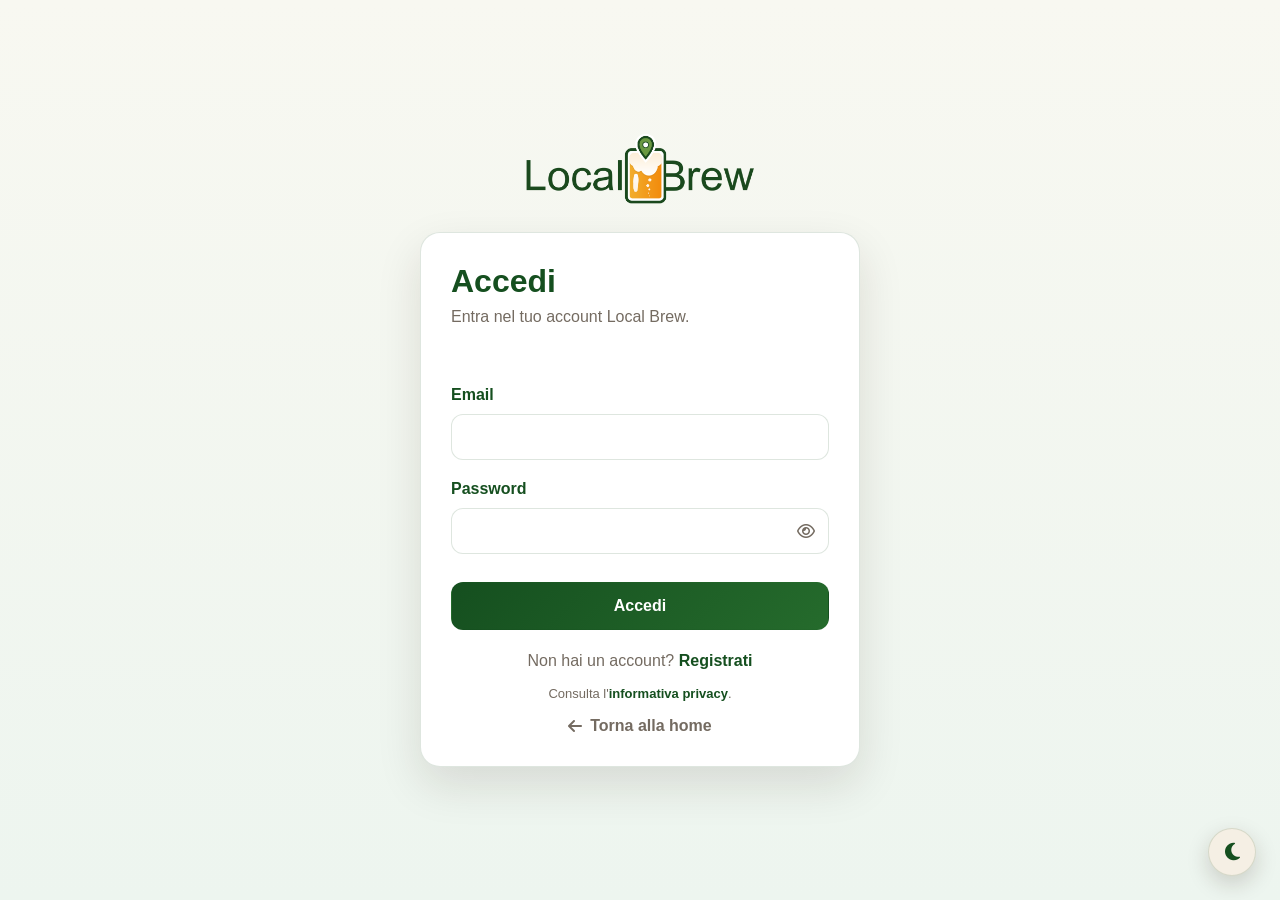
==== commit 7a54607a: "Aggiornamenti frontend n.10000" ====
--- a/src/main/resources/static/pages/admin-dashboard.html
+++ b/src/main/resources/static/pages/admin-dashboard.html
@@ -20,7 +20,7 @@
                 <p>Gestisci locali e recensioni.</p>
             </div>
             <div class="dashboard-header-actions">
-                <button type="button" class="admin-new-drink-btn" id="admin-open-drawer">
+                <button type="button" class="admin-new-drink-btn" id="admin-open-create-drink">
                     <i class="fa-solid fa-beer-mug-empty"></i> Nuovo drink
                 </button>
                 <a class="btn profile-btn" href="profile.html">
@@ -38,13 +38,32 @@
     <section class="app-page-body dashboard-card">
 
         <!-- Tab navigazione -->
-        <div class="admin-tabs" role="tablist">
-            <button class="admin-tab admin-tab--active" data-tab="venues" role="tab" aria-selected="true">
-                <i class="fa-solid fa-store"></i> Locali
-            </button>
-            <button class="admin-tab" data-tab="drinks" role="tab" aria-selected="false">
-                <i class="fa-solid fa-beer-mug-empty"></i> Drink
-            </button>
+        <div class="admin-tabs-row">
+            <div class="admin-tabs" role="tablist">
+                <button class="admin-tab admin-tab--active" data-tab="venues" role="tab" aria-selected="true">
+                    <i class="fa-solid fa-store"></i> Locali
+                </button>
+                <button class="admin-tab" data-tab="drinks" role="tab" aria-selected="false">
+                    <i class="fa-solid fa-beer-mug-empty"></i> Drink
+                </button>
+            </div>
+
+            <div class="admin-drinks-toolbar hidden" id="admin-drinks-toolbar">
+                <div class="admin-search-wrap">
+                    <i class="fa-solid fa-magnifying-glass admin-search-icon"></i>
+                    <input id="admin-drink-search" class="admin-search-input" type="search"
+                           placeholder="Cerca drink per nome o categoria..." autocomplete="off">
+                </div>
+                <div class="admin-status-filters" role="group">
+                    <button class="admin-status-pill admin-status-pill--active" data-category="">Tutti</button>
+                    <button class="admin-status-pill" data-category="IPA">IPA</button>
+                    <button class="admin-status-pill" data-category="LAGER">Lager</button>
+                    <button class="admin-status-pill" data-category="STOUT">Stout</button>
+                    <button class="admin-status-pill" data-category="ALE">Ale</button>
+                    <button class="admin-status-pill" data-category="WHEAT">Wheat</button>
+                    <button class="admin-status-pill" data-category="SOUR">Sour</button>
+                </div>
+            </div>
         </div>
 
         <!-- Tab: Locali + Recensioni -->
@@ -105,22 +124,6 @@
 
         <!-- Tab: Drink globali -->
         <div class="admin-tab-panel hidden" id="admin-tab-drinks">
-            <div class="admin-drinks-toolbar">
-                <div class="admin-search-wrap">
-                    <i class="fa-solid fa-magnifying-glass admin-search-icon"></i>
-                    <input id="admin-drink-search" class="admin-search-input" type="search"
-                           placeholder="Cerca drink per nome o categoria…" autocomplete="off">
-                </div>
-                <div class="admin-status-filters" role="group">
-                    <button class="admin-status-pill admin-status-pill--active" data-category="">Tutti</button>
-                    <button class="admin-status-pill" data-category="IPA">IPA</button>
-                    <button class="admin-status-pill" data-category="LAGER">Lager</button>
-                    <button class="admin-status-pill" data-category="STOUT">Stout</button>
-                    <button class="admin-status-pill" data-category="ALE">Ale</button>
-                    <button class="admin-status-pill" data-category="WHEAT">Wheat</button>
-                    <button class="admin-status-pill" data-category="SOUR">Sour</button>
-                </div>
-            </div>
             <div id="admin-drinks-list" aria-live="polite">
                 <p class="dashboard-message">Caricamento drink...</p>
             </div>
@@ -129,23 +132,23 @@
     </section>
 </main>
 
-<!-- Overlay -->
-<div class="admin-drawer-overlay" id="admin-drawer-overlay" aria-hidden="true"></div>
-
-<!-- Drawer: Nuovo drink -->
-<aside class="admin-drawer" id="admin-drink-drawer" role="dialog" aria-modal="true" aria-label="Nuovo drink globale">
-    <div class="admin-drawer-header">
-        <h2><i class="fa-solid fa-beer-mug-empty"></i> Nuovo drink</h2>
-        <button class="admin-drawer-close" id="admin-close-drawer" aria-label="Chiudi">
+<!-- Modal: nuovo drink -->
+<div class="admin-drink-create-backdrop hidden" id="admin-drink-create-backdrop" aria-hidden="true"></div>
+<section class="admin-drink-create-modal hidden" id="admin-drink-create-modal" role="dialog" aria-modal="true"
+         aria-labelledby="admin-create-drink-title">
+    <div class="admin-drink-modal-header">
+        <div>
+            <p class="eyebrow">Drink globale</p>
+            <h2 id="admin-create-drink-title"><i class="fa-solid fa-beer-mug-empty"></i> Nuovo drink</h2>
+        </div>
+        <button type="button" class="admin-modal-close" id="admin-close-create-drink" aria-label="Chiudi">
             <i class="fa-solid fa-xmark"></i>
         </button>
     </div>
-    <div class="admin-drawer-body">
-        <p class="dashboard-message" style="margin-bottom:10px;">Drink globali, disponibili a tutti i locali senza
-            prezzo.</p>
-        <p class="auth-message" id="admin-drink-message" aria-live="polite"></p>
-
-        <form class="auth-form" id="admin-drink-form">
+
+        <form class="auth-form admin-drink-modal-form" id="admin-drink-form">
+            <p class="dashboard-message">Drink globali, disponibili a tutti i locali senza prezzo.</p>
+            <p class="auth-message" id="admin-drink-message" aria-live="polite"></p>
             <label for="admin-drink-name">Nome</label>
             <input id="admin-drink-name" type="text" maxlength="100" required>
 
@@ -189,12 +192,14 @@
             </div>
             <input type="hidden" id="admin-drink-image-uri">
 
-            <button type="submit" class="auth-submit">
-                <i class="fa-solid fa-plus"></i> Crea drink
-            </button>
+            <div class="admin-drink-modal-actions">
+                <button type="button" class="secondary-button" id="admin-cancel-create-drink">Annulla</button>
+                <button type="submit" class="auth-submit">
+                    <i class="fa-solid fa-plus"></i> Crea drink
+                </button>
+            </div>
         </form>
-    </div>
-</aside>
+</section>
 
 <button type="button" class="theme-toggle-floating" id="theme-toggle" aria-label="Passa alla modalità notte"><i class="fa-solid fa-moon"></i></button>
   <script type="module" src="../js/theme-init.js"></script>
@@ -207,7 +212,7 @@
             <p class="eyebrow">Drink globale</p>
             <h2 id="admin-edit-drink-title"><i class="fa-solid fa-pen"></i> Modifica drink</h2>
         </div>
-        <button type="button" class="admin-drawer-close" id="admin-edit-drink-close" aria-label="Chiudi">
+        <button type="button" class="admin-modal-close" id="admin-edit-drink-close" aria-label="Chiudi">
             <i class="fa-solid fa-xmark"></i>
         </button>
     </div>
--- a/src/main/resources/static/css/auth.css
+++ b/src/main/resources/static/css/auth.css
@@ -3,7 +3,7 @@
     display: grid;
     place-items: center;
     padding: 24px;
-    background: linear-gradient(180deg, #fff8ec, #f2eadf);
+    background: linear-gradient(180deg, #f8f8f1, #edf5ef);
 }
 
 .auth-shell {
@@ -14,9 +14,9 @@
     display: block;
     min-height: 100dvh;
     padding: 0;
-    background:
-            radial-gradient(circle at top left, rgba(244, 182, 61, .18), transparent 34rem),
-            linear-gradient(180deg, #fff8ec, #f2eadf);
+    background: radial-gradient(circle at 10% 8%, rgba(244, 182, 61, .1), transparent 28rem),
+    radial-gradient(circle at 88% 4%, rgba(21, 79, 31, .12), transparent 30rem),
+    linear-gradient(135deg, #f8f8f1 0%, #edf5ef 54%, #f7f8f2 100%);
 }
 
 .app-shell {
@@ -166,6 +166,22 @@
     font: inherit;
 }
 
+[data-theme="dark"] .auth-form input,
+[data-theme="dark"] .auth-form textarea,
+[data-theme="dark"] .auth-form select,
+[data-theme="dark"] .dashboard-control,
+[data-theme="dark"] .admin-search-input {
+    background: rgba(255, 255, 255, .035);
+    color: var(--text);
+    border-color: var(--line);
+}
+
+[data-theme="dark"] .auth-form input::placeholder,
+[data-theme="dark"] .auth-form textarea::placeholder,
+[data-theme="dark"] .admin-search-input::placeholder {
+    color: rgba(242, 244, 236, .48);
+}
+
 .auth-form input:focus,
 .auth-form textarea:focus,
 .auth-form select:focus {
@@ -175,10 +191,17 @@
 .auth-submit {
     margin-top: 18px;
     padding: 14px;
-    border-radius: 12px;
+    border: 1px solid transparent;
+    border-radius: var(--button-radius);
     background: var(--action-green-bg);
     color: var(--action-text);
     font-weight: 800;
+    transition: var(--button-transition);
+}
+
+.auth-submit:hover:not(:disabled) {
+    background: var(--action-green-bg-hover);
+    color: var(--action-text);
 }
 
 .auth-switch {
@@ -335,7 +358,6 @@
 }
 
 .admin-new-drink-btn,
-.secondary-button,
 .dashboard-actions button,
 .detail-review-form button {
     display: inline-flex;
@@ -344,7 +366,8 @@
     gap: 8px;
     min-height: 40px;
     padding: 10px 14px;
-    border-radius: 12px;
+    border: 1px solid transparent;
+    border-radius: var(--button-radius);
     background: var(--action-green-bg);
     color: var(--action-text);
     font-weight: 800;
@@ -352,7 +375,52 @@
     text-decoration: none;
     white-space: nowrap;
     box-sizing: border-box;
-    transition: .2s;
+    transition: var(--button-transition);
+}
+
+.admin-new-drink-btn:hover,
+.dashboard-actions button:hover:not(:disabled):not(.danger-button):not(.secondary-button):not(.manage-drinks):not(.edit-venue):not(.edit-venue-drink):not(.suspend):not(.show-reviews),
+.detail-review-form button:hover:not(:disabled) {
+    background: var(--action-green-bg-hover);
+    color: var(--action-text);
+}
+
+.secondary-button {
+    display: inline-flex;
+    align-items: center;
+    justify-content: center;
+    gap: 8px;
+    min-height: 40px;
+    padding: 10px 14px;
+    border: 1px solid var(--action-neutral-border);
+    border-radius: var(--button-radius);
+    background: var(--action-neutral-bg);
+    color: var(--action-neutral-text);
+    font-weight: 800;
+    line-height: 1;
+    text-decoration: none;
+    white-space: nowrap;
+    box-sizing: border-box;
+    transition: var(--button-transition);
+}
+
+.secondary-button:hover {
+    background: var(--action-neutral-bg-hover);
+    color: var(--action-neutral-text);
+}
+
+.dashboard-actions .secondary-button,
+[data-theme="dark"] .dashboard-actions button.secondary-button {
+    background: var(--action-neutral-bg);
+    color: var(--action-neutral-text);
+    border-color: var(--action-neutral-border);
+}
+
+.dashboard-actions .secondary-button:hover,
+[data-theme="dark"] .dashboard-actions button.secondary-button:hover {
+    background: var(--action-neutral-bg-hover);
+    color: var(--action-neutral-text);
+    border-color: var(--action-neutral-border);
 }
 
 
@@ -363,7 +431,7 @@
 .dashboard-grid {
     display: grid;
     grid-template-columns:minmax(280px, 420px) minmax(0, 1fr);
-    gap: 28px;
+    gap: 0;
     align-items: start;
     min-height: 0;
 }
@@ -375,8 +443,15 @@
 }
 
 .owner-dashboard-grid {
-    grid-template-columns:minmax(280px, 400px) minmax(0, 1fr);
+    grid-template-columns:minmax(0, min(100%, 1040px));
+    justify-content: center;
     align-items: stretch;
+}
+
+.owner-dashboard-page {
+    background: radial-gradient(circle at 12% 10%, rgba(244, 182, 61, .1), transparent 30rem),
+    radial-gradient(circle at 88% 6%, rgba(21, 79, 31, .13), transparent 28rem),
+    linear-gradient(135deg, #f8f8f1 0%, #edf5ef 54%, #f7f8f2 100%);
 }
 
 .dashboard-label {
@@ -432,11 +507,12 @@
     grid-template-columns:72px minmax(0, 1fr) auto;
     gap: 14px;
     align-items: center;
-    padding: 14px;
-    border: 1px solid var(--line);
-    border-radius: 16px;
-    background: #fffaf2;
-    margin-bottom: 12px;
+    padding: 16px 0;
+    border: 0;
+    border-bottom: 1px solid var(--line);
+    border-radius: 0;
+    background: transparent;
+    margin-bottom: 0;
 }
 
 .dashboard-item > img {
@@ -481,13 +557,13 @@
     gap: 6px;
     min-height: 40px;
     padding: 10px 16px;
-    border-radius: 12px;
+    border-radius: var(--button-radius);
     background: var(--danger-bg);
     color: var(--danger-text);
     font-weight: 800;
     border: 1.5px solid var(--danger-border);
     box-shadow: none;
-    transition: none;
+    transition: var(--button-transition);
     cursor: pointer;
 }
 
@@ -501,7 +577,7 @@
 
 .danger-button:active,
 .dashboard-actions .danger-button:active {
-    transform: none;
+    filter: brightness(.96);
 }
 
 .dashboard-status {
@@ -544,11 +620,11 @@
     gap: 14px;
     align-items: start;
     align-self: start;
-    padding: 14px;
-    border: 1px solid rgba(21, 79, 31, .12);
-    border-radius: 16px;
-    background: #fff;
-    box-shadow: 0 10px 24px rgba(44, 27, 15, .06);
+    padding: 16px 0;
+    border: 0;
+    border-bottom: 1px solid var(--line);
+    border-radius: 0;
+    background: transparent;
 }
 
 .admin-review-score {
@@ -615,6 +691,16 @@
         grid-column: 1 / -1;
     }
 
+    .venue-form-col {
+        padding: 0 0 24px;
+        border-bottom: 1px solid var(--line);
+    }
+
+    .owner-dashboard-list {
+        padding: 24px 0 0;
+        border-left: 0;
+    }
+
     .admin-review-card {
         grid-template-columns:52px minmax(0, 1fr);
     }
@@ -649,18 +735,21 @@
 .admin-col,
 .profile-nav,
 .profile-content {
-    border: 1px solid var(--line);
-    border-radius: 22px;
-    background: rgba(255, 255, 255, .72);
-    box-shadow: 0 18px 48px rgba(44, 27, 15, .08);
-    backdrop-filter: blur(10px);
+    border: 0;
+    border-radius: 0;
+    background: transparent;
+    backdrop-filter: none;
 }
 
 [data-theme="dark"] .auth-page.app-page {
-    background:
-            radial-gradient(circle at top left, rgba(215, 169, 81, .13), transparent 34rem),
-            radial-gradient(circle at 88% 8%, rgba(169, 189, 145, .1), transparent 30rem),
-            linear-gradient(135deg, #080d0a 0%, #101812 52%, #151d17 100%);
+    background: radial-gradient(circle at top left, rgba(215, 169, 81, .08), transparent 34rem),
+    linear-gradient(135deg, #080d0a 0%, #101812 56%, #111914 100%);
+}
+
+[data-theme="dark"] .owner-dashboard-page {
+    background: radial-gradient(circle at 12% 10%, rgba(215, 169, 81, .1), transparent 30rem),
+    radial-gradient(circle at 88% 6%, rgba(169, 189, 145, .08), transparent 28rem),
+    linear-gradient(135deg, #080d0a 0%, #101812 56%, #111914 100%);
 }
 
 [data-theme="dark"] .app-page-header {
@@ -672,9 +761,29 @@
 [data-theme="dark"] .admin-col,
 [data-theme="dark"] .profile-nav,
 [data-theme="dark"] .profile-content {
-    background: rgba(20, 28, 23, .76);
+    background: transparent;
     border-color: var(--line);
-    box-shadow: 0 20px 54px rgba(0, 0, 0, .26);
+}
+
+[data-theme="dark"] .dashboard-item,
+[data-theme="dark"] .admin-review-card,
+[data-theme="dark"] .admin-venue-card,
+[data-theme="dark"] .profile-form-block,
+[data-theme="dark"] .profile-review-card,
+[data-theme="dark"] .drink-form-block,
+[data-theme="dark"] .drink-list-col {
+    background: transparent;
+    border-color: var(--line);
+}
+
+[data-theme="dark"] .upload-file-label,
+[data-theme="dark"] .admin-status-pill,
+[data-theme="dark"] .admin-review-badge,
+[data-theme="dark"] .admin-review-venue-label,
+[data-theme="dark"] .profile-edit-comment {
+    background: rgba(255, 255, 255, .035);
+    border-color: var(--line);
+    color: var(--text);
 }
 
 .venue-form-col {
@@ -683,15 +792,115 @@
     align-self: start;
     max-height: 100%;
     overflow-y: auto;
-    padding: 22px;
+    padding: 0 28px 0 0;
     scrollbar-gutter: stable;
+}
+
+.venue-modal-backdrop,
+.drink-modal-backdrop {
+    position: fixed;
+    inset: 0;
+    z-index: 1540;
+    background: var(--modal-backdrop);
+    backdrop-filter: blur(5px);
+}
+
+.venue-modal {
+    position: fixed;
+    top: 50%;
+    left: 50%;
+    z-index: 1550;
+    width: min(920px, calc(100vw - 48px));
+    max-height: min(92dvh, 840px);
+    padding: 24px;
+    border: 1px solid var(--modal-border);
+    border-radius: 26px;
+    background: var(--modal-bg);
+    box-shadow: var(--modal-shadow);
+    transform: translate(-50%, -50%);
+    overflow-x: hidden;
+    overflow-y: auto;
+}
+
+.venue-modal .auth-form {
+    display: grid;
+    grid-template-columns: minmax(130px, 180px) minmax(0, 1fr);
+    gap: 10px 16px;
+    align-items: center;
+}
+
+.venue-modal .auth-form label {
+    margin-top: 0;
+}
+
+.venue-modal .auth-form input,
+.venue-modal .auth-form textarea,
+.venue-modal .auth-form select,
+.venue-modal .upload-field {
+    min-width: 0;
+}
+
+.venue-modal .auth-form textarea {
+    min-height: 112px;
+    resize: vertical;
+}
+
+.venue-modal .upload-file-label span {
+    min-width: 0;
+    overflow-wrap: anywhere;
+}
+
+.venue-modal .auth-form input[type="hidden"] {
+    display: none;
+}
+
+.venue-modal .dashboard-actions {
+    grid-column: 1 / -1;
+    justify-content: flex-end;
+}
+
+.venue-modal-header {
+    display: flex;
+    align-items: flex-start;
+    justify-content: space-between;
+    gap: 16px;
+    padding-bottom: 14px;
+    margin-bottom: 18px;
+    border-bottom: 1px solid var(--line);
+}
+
+.venue-modal .dashboard-col-title {
+    margin-bottom: 0;
+}
+
+.venue-modal-close {
+    display: grid;
+    place-items: center;
+    width: 38px;
+    height: 38px;
+    border-radius: 999px;
+    background: rgba(21, 79, 31, .08);
+    color: var(--green);
+    flex: 0 0 auto;
+    transition: var(--button-transition);
+}
+
+.venue-modal-close:hover {
+    background: rgba(21, 79, 31, .14);
+    color: var(--green);
+}
+
+.modal-open {
+    overflow: hidden;
 }
 
 .owner-dashboard-list {
     min-height: 0;
     display: flex;
     flex-direction: column;
-    padding: 22px;
+    width: 100%;
+    padding: 0;
+    border-left: 0;
 }
 
 #owner-venues {
@@ -708,34 +917,75 @@
     justify-content: flex-end;
 }
 
+.owner-new-venue-btn {
+    flex: 0 0 auto;
+}
+
+[data-theme="dark"] .venue-modal-backdrop,
+[data-theme="dark"] .drink-modal-backdrop {
+    background: var(--modal-backdrop);
+}
+
+[data-theme="dark"] .venue-modal {
+    background: var(--modal-bg);
+    border-color: var(--modal-border);
+    box-shadow: var(--modal-shadow);
+}
+
+[data-theme="dark"] .venue-modal-close {
+    background: rgba(169, 189, 145, .1);
+    color: var(--text);
+}
+
+[data-theme="dark"] .venue-modal-close:hover {
+    background: rgba(169, 189, 145, .16);
+    color: var(--text);
+}
+
 /* ── Pannello birre (accordion) ───────────────────────────── */
 .drink-accordion-panel {
-    margin-top: 0;
-    padding-top: 20px;
-    border-top: 1px solid var(--line);
-    animation: panel-in .22s ease;
-    position: relative;
-}
-
-@keyframes panel-in {
+    position: fixed;
+    top: 50%;
+    left: 50%;
+    z-index: 1550;
+    width: min(980px, calc(100vw - 36px));
+    height: min(88dvh, 760px);
+    max-height: calc(100dvh - 36px);
+    display: flex;
+    flex-direction: column;
+    min-height: 0;
+    padding: 22px;
+    border: 1px solid var(--modal-border);
+    border-radius: 26px;
+    background: var(--modal-bg);
+    box-shadow: var(--modal-shadow);
+    backdrop-filter: blur(18px);
+    transform: translate(-50%, -50%);
+    overflow: hidden;
+    animation: owner-modal-in .22s ease;
+}
+
+@keyframes owner-modal-in {
     from {
         opacity: 0;
-        transform: translateY(10px);
+        transform: translate(-50%, calc(-50% + 10px));
     }
     to {
         opacity: 1;
-        transform: translateY(0);
+        transform: translate(-50%, -50%);
     }
 }
 
 .drink-panel-header {
+    flex: 0 0 auto;
     display: flex;
     align-items: flex-start;
     justify-content: space-between;
     gap: 16px;
-    margin-bottom: 16px;
+    margin-bottom: 14px;
     min-height: 46px;
-    padding-right: 56px;
+    padding: 0 56px 14px 0;
+    border-bottom: 1px solid var(--line);
     position: relative;
 }
 
@@ -759,36 +1009,61 @@
     width: 38px;
     height: 38px;
     border-radius: 999px;
-    background: #f7f3ec;
+    background: rgba(21, 79, 31, .08);
     color: var(--green);
     flex-shrink: 0;
-    transition: .2s;
+    transition: var(--button-transition);
 }
 
 .drink-panel-close:hover {
-    background: #f9dfd9;
-    color: #9c2d1f;
+    background: rgba(21, 79, 31, .14);
+    color: var(--green);
 }
 
 .drink-panel-body {
+    flex: 1 1 auto;
+    min-height: 0;
+    overflow: auto;
     display: grid;
-    grid-template-columns: minmax(260px, 400px) minmax(320px, 1fr);
-    gap: 28px;
+    grid-template-columns: minmax(260px, 340px) minmax(320px, 1fr);
+    gap: 18px;
     align-items: start;
+    padding-right: 4px;
+    scrollbar-gutter: stable;
 }
 
 .drink-panel-forms {
     display: flex;
     flex-direction: column;
-    gap: 24px;
+    gap: 12px;
     min-width: 0;
 }
 
 .drink-form-block {
-    padding: 20px;
-    border: 1px solid var(--line);
+    padding: 0;
+    border: 1px solid rgba(21, 79, 31, .12);
     border-radius: 18px;
-    background: #fffaf2;
+    background: var(--modal-inner-bg);
+    overflow: hidden;
+}
+
+.drink-accordion-panel .drink-accordion-trigger {
+    border-radius: 0;
+    padding: 14px 16px;
+    background: transparent;
+}
+
+.drink-accordion-panel .drink-accordion-trigger:hover {
+    background: rgba(21, 79, 31, .07);
+}
+
+.drink-accordion-panel .drink-accordion-trigger[aria-expanded="true"] {
+    background: rgba(21, 79, 31, .1);
+    color: var(--green);
+}
+
+.drink-accordion-panel .drink-accordion-body {
+    padding: 0 16px 16px;
 }
 
 .drink-form-block h3 {
@@ -802,15 +1077,51 @@
 }
 
 .drink-list-col {
+    display: flex;
+    flex-direction: column;
     min-width: 0;
-    padding: 20px;
-    border: 1px solid var(--line);
+    min-height: 0;
+    padding: 16px;
+    border: 1px solid rgba(21, 79, 31, .12);
     border-radius: 18px;
-    background: #fffaf2;
+    background: var(--modal-inner-bg);
+}
+
+[data-theme="dark"] .drink-accordion-panel {
+    background: var(--modal-bg);
+    border-color: var(--modal-border);
+    box-shadow: var(--modal-shadow);
+}
+
+[data-theme="dark"] .drink-form-block,
+[data-theme="dark"] .drink-list-col {
+    background: rgba(255, 255, 255, .035);
+    border-color: var(--line);
+}
+
+[data-theme="dark"] .drink-panel-close {
+    background: rgba(169, 189, 145, .1);
+    color: var(--text);
+}
+
+[data-theme="dark"] .drink-panel-close:hover {
+    background: rgba(169, 189, 145, .16);
+    color: var(--text);
+}
+
+[data-theme="dark"] .drink-accordion-panel .drink-accordion-trigger:hover {
+    background: rgba(169, 189, 145, .1);
+}
+
+[data-theme="dark"] .drink-accordion-panel .drink-accordion-trigger[aria-expanded="true"] {
+    background: rgba(215, 169, 81, .12);
+    color: var(--text);
 }
 
 #venue-drinks {
-    max-height: clamp(320px, 55vh, 640px);
+    flex: 1 1 auto;
+    min-height: 0;
+    max-height: none;
     overflow-y: auto;
     padding-right: 8px;
     scrollbar-gutter: stable;
@@ -821,17 +1132,30 @@
     display: inline-flex;
     align-items: center;
     gap: 6px;
-    background: var(--action-amber-bg) !important;
-    color: var(--action-text) !important;
-}
-
-.manage-drinks:hover {
-    background: var(--action-amber-bg-hover) !important;
-    color: var(--action-text) !important;
+    background: var(--action-amber-bg);
+    color: var(--action-text);
+    border-color: transparent;
+}
+
+.manage-drinks:hover:not(:disabled) {
+    background: var(--action-amber-bg-hover);
+    color: var(--action-text);
+    border-color: transparent;
     filter: none;
 }
 
 @media (max-width: 840px) {
+    .drink-accordion-panel {
+        top: 50%;
+        left: 50%;
+        width: calc(100vw - 28px);
+        height: calc(100dvh - 28px);
+        max-height: calc(100dvh - 28px);
+        padding: 18px;
+        border-radius: 22px;
+        transform: translate(-50%, -50%);
+    }
+
     .drink-panel-body {
         grid-template-columns: 1fr;
     }
@@ -840,13 +1164,38 @@
         position: static;
         max-height: none;
         overflow: visible;
+        padding: 0 0 24px;
+    }
+
+    .venue-modal {
+        position: fixed;
+        top: 50%;
+        left: 50%;
+        width: calc(100vw - 28px);
+        max-height: calc(100dvh - 28px);
         padding: 18px;
+        overflow-x: hidden;
+        overflow-y: auto;
+        transform: translate(-50%, -50%);
+    }
+
+    .venue-modal .auth-form {
+        display: flex;
+        flex-direction: column;
+        gap: 10px;
+    }
+
+    .venue-modal .auth-form label {
+        margin-top: 10px;
+    }
+
+    .venue-modal .dashboard-actions {
+        justify-content: flex-start;
     }
 
     #owner-venues,
     #venue-drinks {
         max-height: none;
-        overflow: visible;
         padding-right: 0;
     }
 
@@ -883,7 +1232,7 @@
     font-weight: 700;
     font-size: 14px;
     cursor: pointer;
-    transition: .2s;
+    transition: var(--button-transition);
 }
 
 .upload-file-label:hover {
@@ -909,16 +1258,17 @@
 .upload-remove {
     display: inline-flex;
     align-items: center;
+    justify-content: center;
     gap: 6px;
     padding: 7px 14px;
-    border-radius: 10px;
+    border-radius: var(--button-radius);
     background: var(--danger-bg);
     color: var(--danger-text);
     border: 1.5px solid var(--danger-border);
     font-weight: 800;
     font-size: 13px;
     align-self: flex-start;
-    transition: none;
+    transition: var(--button-transition);
 }
 
 .upload-remove:hover {
@@ -936,7 +1286,7 @@
 .admin-two-col {
     display: grid;
     grid-template-columns: minmax(260px, 1.1fr) minmax(260px, 1fr);
-    gap: 28px;
+    gap: 0;
     align-items: stretch;
     margin-top: 4px;
     min-height: 0;
@@ -949,7 +1299,7 @@
     min-width: 0;
     min-height: 0;
     max-height: 100%;
-    padding: 22px;
+    padding: 0 28px 0 0;
     display: flex;
     flex-direction: column;
     overflow: hidden;
@@ -957,6 +1307,18 @@
 
 .admin-review-col {
     align-self: stretch;
+    padding: 0 0 0 28px;
+    border-left: 1px solid var(--line);
+}
+
+.admin-tabs-row {
+    flex: 0 0 auto;
+    display: flex;
+    align-items: flex-start;
+    justify-content: space-between;
+    gap: 16px;
+    margin-bottom: 22px;
+    min-width: 0;
 }
 
 .admin-tabs {
@@ -965,17 +1327,15 @@
     align-self: flex-start;
     gap: 6px;
     padding: 6px;
-    margin-bottom: 16px;
+    margin-bottom: 0;
     border: 1px solid var(--line);
-    border-radius: 999px;
-    background: rgba(255, 255, 255, .66);
-    box-shadow: 0 12px 28px rgba(44, 27, 15, .06);
+    border-radius: 14px;
+    background: rgba(255, 250, 242, .82);
 }
 
 [data-theme="dark"] .admin-tabs {
-    background: rgba(20, 28, 23, .7);
+    background: transparent;
     border-color: var(--line);
-    box-shadow: 0 14px 34px rgba(0, 0, 0, .22);
 }
 
 .admin-tabs .admin-tab {
@@ -985,6 +1345,7 @@
     border-radius: 999px;
     margin: 0;
     color: var(--muted);
+    transition: var(--button-transition);
 }
 
 .admin-tabs .admin-tab:hover {
@@ -995,6 +1356,58 @@
     background: var(--action-green-bg);
     color: var(--action-text);
     border-bottom-color: transparent;
+}
+
+.admin-tabs .admin-tab--active:hover,
+[data-theme="dark"] .admin-tabs .admin-tab--active:hover {
+    background: var(--action-green-bg-hover);
+    color: var(--action-text);
+}
+
+.admin-tabs-row .admin-drinks-toolbar {
+    flex: 1 1 auto;
+    display: flex;
+    align-items: center;
+    justify-content: flex-end;
+    gap: 12px;
+    min-width: 0;
+}
+
+.admin-tabs-row .admin-drinks-toolbar.hidden {
+    display: none !important;
+}
+
+.admin-tabs-row .admin-drinks-toolbar .admin-search-wrap {
+    flex: 0 1 320px;
+    min-width: 220px;
+    margin-bottom: 0;
+}
+
+.admin-tabs-row .admin-drinks-toolbar .admin-status-filters {
+    flex: 0 1 auto;
+    justify-content: flex-end;
+    margin-bottom: 0;
+}
+
+@media (max-width: 1040px) {
+    .admin-tabs-row {
+        flex-direction: column;
+        align-items: stretch;
+    }
+
+    .admin-tabs-row .admin-drinks-toolbar {
+        justify-content: flex-start;
+        flex-wrap: wrap;
+    }
+
+    .admin-tabs-row .admin-drinks-toolbar .admin-search-wrap {
+        flex: 1 1 260px;
+        min-width: min(100%, 260px);
+    }
+
+    .admin-tabs-row .admin-drinks-toolbar .admin-status-filters {
+        justify-content: flex-start;
+    }
 }
 
 .admin-tab-panel:not(.hidden) {
@@ -1017,6 +1430,7 @@
     flex: 1 1 auto;
     min-height: 0;
     max-height: none;
+    padding: 2px 8px 12px 2px;
     overflow-y: auto;
     overflow-x: hidden;
     scrollbar-gutter: stable;
@@ -1048,10 +1462,10 @@
 .dashboard-header-actions .admin-new-drink-btn {
     background: var(--action-amber-bg);
     color: var(--action-text);
-    border: none;
+    border-color: transparent;
     font-size: 14px;
     cursor: pointer;
-    transition: filter .18s, transform .18s;
+    transition: var(--button-transition);
 }
 
 .admin-new-drink-btn:hover,
@@ -1059,7 +1473,6 @@
     background: var(--action-amber-bg-hover);
     color: var(--action-text);
     filter: none;
-    transform: translateY(-2px);
 }
 
 .dashboard-shell .dashboard-header-actions .btn-map {
@@ -1127,13 +1540,14 @@
     font-size: 12px;
     font-weight: 500;
     cursor: pointer;
-    transition: border-color .15s, color .15s, background .15s;
+    transition: var(--button-transition);
     white-space: nowrap;
 }
 
 .admin-status-pill:hover {
     border-color: var(--green);
     color: var(--green);
+    background: var(--paper);
 }
 
 .admin-status-pill--active {
@@ -1150,12 +1564,26 @@
 
 /* ── Card locale ──────────────────────────────────────────── */
 .admin-venue-card {
-    background: var(--paper);
-    border: 1.5px solid var(--line);
-    border-radius: 12px;
-    padding: 14px 16px 12px;
-    margin-bottom: 12px;
-    transition: border-color .18s, box-shadow .18s;
+    position: relative;
+    background: transparent;
+    border: 0;
+    border-bottom: 1px solid var(--line);
+    border-radius: 14px;
+    padding: 16px 12px;
+    margin-bottom: 0;
+    overflow: hidden;
+    transition: border-color .18s, background .18s, box-shadow .18s;
+}
+
+.admin-venue-card::before {
+    content: "";
+    position: absolute;
+    inset: 10px auto 10px 0;
+    width: 4px;
+    border-radius: 999px;
+    background: var(--action-green-bg);
+    opacity: 0;
+    transition: opacity .18s;
 }
 
 .admin-venue-card:last-child {
@@ -1163,8 +1591,18 @@
 }
 
 .admin-venue-card--active {
-    border-color: var(--green);
-    box-shadow: 0 2px 12px rgba(21, 79, 31, .12);
+    border-bottom-color: transparent;
+    background: linear-gradient(90deg, rgba(21, 79, 31, .12), rgba(244, 182, 61, .07) 48%, transparent 88%);
+    box-shadow: inset 0 0 0 1px rgba(21, 79, 31, .2);
+}
+
+.admin-venue-card--active::before {
+    opacity: 1;
+}
+
+[data-theme="dark"] .admin-venue-card--active {
+    background: linear-gradient(90deg, rgba(169, 189, 145, .16), rgba(215, 169, 81, .08) 48%, transparent 88%);
+    box-shadow: inset 0 0 0 1px rgba(169, 189, 145, .24);
 }
 
 .admin-venue-card-header {
@@ -1198,8 +1636,17 @@
 }
 
 .admin-venue-actions button {
+    display: inline-flex;
+    align-items: center;
+    justify-content: center;
+    gap: 6px;
+    min-height: 34px;
     font-size: 12px;
     padding: 5px 10px;
+    border: 1px solid transparent;
+    border-radius: 10px;
+    font-weight: 800;
+    transition: var(--button-transition);
 }
 
 /* Attiva: verde — azione positiva */
@@ -1216,13 +1663,14 @@
 
 /* Sospendi: arancione — azione di blocco */
 .admin-venue-actions .suspend {
-    background: #e07820;
-    color: #fff;
+    background: var(--action-suspend-bg);
+    color: var(--action-text);
     border-color: transparent;
 }
 
 .admin-venue-actions .suspend:hover:not(:disabled) {
-    background: #c96a18;
+    background: var(--action-suspend-bg-hover);
+    color: var(--action-text);
 }
 
 /* Recensioni: ambra - navigazione/visualizza */
@@ -1296,59 +1744,8 @@
 }
 
 /* ── Drawer overlay ───────────────────────────────────────── */
-.admin-drawer-overlay {
-    display: none;
-    position: fixed;
-    inset: 0;
-    background: rgba(44, 27, 15, 0.35);
-    z-index: 200;
-    backdrop-filter: blur(2px);
-}
-
-.admin-drawer-overlay--visible {
-    display: block;
-}
-
 /* ── Drawer ───────────────────────────────────────────────── */
-.admin-drawer {
-    position: fixed;
-    top: 0;
-    right: 0;
-    width: min(420px, 95vw);
-    height: 100dvh;
-    background: var(--paper);
-    box-shadow: -6px 0 32px rgba(44, 27, 15, .15);
-    z-index: 201;
-    display: flex;
-    flex-direction: column;
-    transform: translateX(100%);
-    transition: transform .28s cubic-bezier(.4, 0, .2, 1);
-}
-
-.admin-drawer--open {
-    transform: translateX(0);
-}
-
-.admin-drawer-header {
-    display: flex;
-    align-items: center;
-    justify-content: space-between;
-    padding: 20px 24px 16px;
-    border-bottom: 1px solid var(--line);
-    flex-shrink: 0;
-}
-
-.admin-drawer-header h2 {
-    font-size: 18px;
-    font-weight: 700;
-    color: var(--green);
-    display: flex;
-    align-items: center;
-    gap: 9px;
-    margin: 0;
-}
-
-.admin-drawer-close {
+.admin-modal-close {
     background: none;
     border: none;
     font-size: 18px;
@@ -1356,29 +1753,25 @@
     cursor: pointer;
     padding: 4px 8px;
     border-radius: 6px;
-    transition: color .15s, background .15s;
+    transition: var(--button-transition);
     line-height: 1;
 }
 
-.admin-drawer-close:hover {
+.admin-modal-close:hover {
     color: var(--text);
     background: var(--cream);
 }
 
-.admin-drawer-body {
-    flex: 1;
-    overflow-y: auto;
-    padding: 20px 24px 32px;
-}
-
+.admin-drink-create-backdrop,
 .admin-drink-edit-backdrop {
     position: fixed;
     inset: 0;
     z-index: 1450;
-    background: rgba(20, 12, 6, .52);
+    background: var(--modal-backdrop);
     backdrop-filter: blur(3px);
 }
 
+.admin-drink-create-modal,
 .admin-drink-edit-modal {
     position: fixed;
     top: 50%;
@@ -1389,13 +1782,14 @@
     display: flex;
     flex-direction: column;
     overflow: hidden;
-    border: 1px solid var(--line);
+    border: 1px solid var(--modal-border);
     border-radius: 22px;
-    background: var(--paper);
-    box-shadow: 0 28px 70px rgba(44, 27, 15, .28);
+    background: var(--modal-bg);
+    box-shadow: var(--modal-shadow);
     transform: translate(-50%, -50%);
 }
 
+.admin-drink-modal-header,
 .admin-drink-edit-modal-header {
     display: flex;
     align-items: flex-start;
@@ -1406,6 +1800,7 @@
     flex: 0 0 auto;
 }
 
+.admin-drink-modal-header h2,
 .admin-drink-edit-modal-header h2 {
     display: flex;
     align-items: center;
@@ -1415,6 +1810,7 @@
     font-size: 22px;
 }
 
+.admin-drink-modal-form,
 .admin-drink-edit-modal-form {
     flex: 1 1 auto;
     min-height: 0;
@@ -1423,10 +1819,12 @@
     scrollbar-gutter: stable;
 }
 
+.admin-drink-modal-form .upload-preview,
 .admin-drink-edit-modal-form .upload-preview {
     max-height: 190px;
 }
 
+.admin-drink-modal-actions,
 .admin-drink-edit-modal-actions {
     display: grid;
     grid-template-columns: repeat(2, minmax(0, 1fr));
@@ -1434,33 +1832,44 @@
     margin-top: 16px;
 }
 
+.admin-drink-modal-actions button,
 .admin-drink-edit-modal-actions button {
     min-height: 42px;
 }
 
+.admin-drink-modal-actions .auth-submit {
+    margin-top: 0;
+}
+
+[data-theme="dark"] .admin-drink-create-modal,
 [data-theme="dark"] .admin-drink-edit-modal {
-    background: var(--paper);
-    border-color: var(--line);
-    box-shadow: 0 30px 74px rgba(0, 0, 0, .56);
-}
-
+    background: var(--modal-bg);
+    border-color: var(--modal-border);
+    box-shadow: var(--modal-shadow);
+}
+
+[data-theme="dark"] .admin-drink-create-backdrop,
 [data-theme="dark"] .admin-drink-edit-backdrop {
-    background: rgba(3, 7, 5, .64);
+    background: var(--modal-backdrop);
 }
 
 @media (max-width: 640px) {
+    .admin-drink-create-modal,
     .admin-drink-edit-modal {
         width: calc(100vw - 20px);
         max-height: calc(100dvh - 20px);
         border-radius: 18px;
     }
 
+    .admin-drink-modal-header,
+    .admin-drink-modal-form,
     .admin-drink-edit-modal-header,
     .admin-drink-edit-modal-form {
         padding-left: 18px;
         padding-right: 18px;
     }
 
+    .admin-drink-modal-actions,
     .admin-drink-edit-modal-actions {
         grid-template-columns: 1fr;
     }
@@ -1474,6 +1883,9 @@
 
     .admin-review-col {
         position: static;
+        padding: 24px 0 0;
+        border-left: 0;
+        border-top: 1px solid var(--line);
     }
 }
 
@@ -1519,7 +1931,7 @@
 .profile-layout {
     display: grid;
     grid-template-columns: minmax(220px, 280px) minmax(0, 1fr);
-    gap: 28px;
+    gap: 0;
     margin-top: 0;
     align-items: start;
 }
@@ -1531,12 +1943,13 @@
     gap: 4px;
     position: sticky;
     top: 22px;
-    padding: 14px;
+    padding: 0 24px 0 0;
+    border-right: 1px solid var(--line);
 }
 
 .profile-content {
     min-width: 0;
-    padding: 26px;
+    padding: 0 0 0 32px;
 }
 
 .profile-nav-item {
@@ -1545,19 +1958,19 @@
     gap: 9px;
     padding: 10px 14px;
     border: none;
-    border-radius: 10px;
+    border-radius: 8px;
     background: none;
     color: var(--muted);
     font-size: 14px;
     font-weight: 600;
     cursor: pointer;
     text-align: left;
-    transition: background .15s, color .15s;
+    transition: var(--button-transition);
     width: 100%;
 }
 
 .profile-nav-item:hover {
-    background: var(--cream);
+    background: rgba(244, 182, 61, .12);
     color: var(--text);
 }
 
@@ -1576,7 +1989,7 @@
     color: var(--danger-bg);
     border: 1.5px solid transparent;
     margin-top: 8px;
-    transition: background .15s, color .15s, border-color .15s;
+    transition: var(--button-transition);
 }
 
 .profile-nav-item--danger:hover {
@@ -1619,10 +2032,11 @@
 }
 
 .profile-form-block {
-    border: 1.5px solid var(--line);
-    border-radius: 14px;
-    padding: 18px 20px;
-    background: var(--paper);
+    border: 0;
+    border-bottom: 1px solid var(--line);
+    border-radius: 0;
+    padding: 18px 0 20px;
+    background: transparent;
 }
 
 .profile-form-block h3 {
@@ -1643,21 +2057,23 @@
 
 .profile-save-btn {
     display: inline-flex;
+    justify-content: center;
     align-items: center;
     gap: 7px;
     padding: 9px 18px;
-    background: var(--green);
-    color: var(--cream);
-    border: none;
-    border-radius: 12px;
-    font-size: 14px;
-    font-weight: 700;
+    background: var(--action-green-bg);
+    color: var(--action-text);
+    border: 1px solid transparent;
+    border-radius: var(--button-radius);
+    font-size: 16px;
+    font-weight: 800;
     cursor: pointer;
-    transition: none;
+    transition: var(--button-transition);
 }
 
 .profile-save-btn:hover {
-    background: var(--green-2);
+    background: var(--action-green-bg-hover);
+    color: var(--action-text);
 }
 
 .profile-form-msg {
@@ -1689,10 +2105,11 @@
 }
 
 .profile-review-card {
-    border: 1.5px solid var(--line);
-    border-radius: 14px;
-    padding: 14px 16px;
-    background: var(--paper);
+    border: 0;
+    border-bottom: 1px solid var(--line);
+    border-radius: 0;
+    padding: 16px 0;
+    background: transparent;
 }
 
 .profile-review-top {
@@ -1736,7 +2153,8 @@
     border-radius: 12px;
     font-size: 15px;
     font-weight: 700;
-    transition: background .18s;
+    border: 1px solid transparent;
+    transition: var(--button-transition);
 }
 
 .profile-dashboard-link:hover {
@@ -1776,15 +2194,19 @@
 }
 
 .profile-delete-btn {
+    display: inline-flex;
+    align-items: center;
+    justify-content: center;
+    gap: 8px;
     padding: 10px 18px;
     background: var(--danger-bg);
     color: var(--danger-text);
     border: 1.5px solid var(--danger-border);
-    border-radius: 9px;
+    border-radius: var(--button-radius);
     font-size: 14px;
     font-weight: 700;
     cursor: pointer;
-    transition: none;
+    transition: var(--button-transition);
     white-space: nowrap;
     flex-shrink: 0;
 }
@@ -1805,6 +2227,9 @@
         flex-direction: row;
         flex-wrap: wrap;
         position: static;
+        padding: 0 0 18px;
+        border-right: 0;
+        border-bottom: 1px solid var(--line);
     }
 
     .profile-nav-item {
@@ -1815,7 +2240,7 @@
     }
 
     .profile-content {
-        padding: 18px;
+        padding: 22px 0 0;
     }
 }
 
@@ -1933,216 +2358,6 @@
     flex: 0 0 auto;
 }
 
-.admin-drinks-grid {
-    display: grid;
-    grid-template-columns: repeat(auto-fit, minmax(min(100%, 300px), 1fr));
-    gap: 16px;
-    padding: 4px 0 10px;
-    align-items: start;
-}
-
-.admin-drink-card {
-    border: 1px solid var(--line, #e0e0e0);
-    border-radius: 16px;
-    overflow: hidden;
-    display: flex;
-    flex-direction: column;
-    background: var(--paper, #fff);
-    min-width: 0;
-    max-width: 100%;
-    box-shadow: 0 10px 26px rgba(44, 27, 15, .08);
-}
-
-.admin-drink-img {
-    width: 100%;
-    height: clamp(105px, 13vh, 130px);
-    object-fit: cover;
-    display: block;
-    background: var(--surface, #f5f5f5);
-    flex: 0 0 auto;
-}
-
-.admin-drink-img--placeholder {
-    display: flex;
-    align-items: center;
-    justify-content: center;
-    background: var(--surface, #f5f5f5);
-    color: var(--muted, #999);
-    font-size: 2rem;
-}
-
-.admin-drink-body {
-    padding: 14px;
-    display: flex;
-    flex-direction: column;
-    gap: 10px;
-    flex: 1;
-    min-width: 0;
-    max-width: 100%;
-    min-height: 0;
-    overflow: visible;
-}
-
-.admin-drink-header {
-    display: grid;
-    gap: 7px;
-    align-items: start;
-    min-width: 0;
-}
-
-.admin-drink-header strong {
-    min-width: 0;
-    overflow: hidden;
-    display: -webkit-box;
-    -webkit-box-orient: vertical;
-    -webkit-line-clamp: 2;
-    color: var(--green);
-    font-size: 16px;
-    line-height: 1.2;
-}
-
-.admin-drink-badge {
-    justify-self: start;
-    max-width: 100%;
-    font-size: .7rem;
-    font-weight: 800;
-    padding: 5px 10px;
-    border-radius: 20px;
-    background: var(--accent-soft, #f0f0e8);
-    color: var(--amber, #b58000);
-    white-space: nowrap;
-    overflow: hidden;
-    text-overflow: ellipsis;
-    text-transform: uppercase;
-}
-
-.admin-drink-desc {
-    box-sizing: border-box;
-    width: 100%;
-    max-width: 100%;
-    min-height: 48px;
-    max-height: calc(1.45em * 2 + 22px);
-    padding: 10px 11px;
-    border: 1px solid var(--line);
-    border-radius: 12px;
-    background: var(--cream);
-    font-size: .82rem;
-    color: var(--muted);
-    line-height: 1.45;
-    margin: 0;
-    display: block;
-    overflow: hidden;
-    overflow-wrap: anywhere;
-    word-break: break-word;
-    white-space: normal;
-}
-
-.admin-drink-meta {
-    display: grid;
-    gap: 8px;
-    font-size: .78rem;
-    color: var(--muted);
-    min-width: 0;
-}
-
-.admin-drink-meta span {
-    display: inline-flex;
-    align-items: center;
-    gap: 6px;
-    min-width: 0;
-    max-width: 100%;
-    overflow: hidden;
-    text-overflow: ellipsis;
-    white-space: nowrap;
-}
-
-.admin-drink-venue-count {
-    width: 100%;
-    padding: 8px 10px;
-    border: 1px solid var(--line);
-    border-radius: 12px;
-    background: rgba(21, 79, 31, .06);
-    color: var(--green);
-    font-weight: 800;
-}
-
-.admin-drink-meta .admin-drink-venue-count {
-    white-space: normal;
-    overflow-wrap: anywhere;
-    word-break: break-word;
-}
-
-.admin-drink-venue-count i {
-    flex: 0 0 auto;
-}
-
-.admin-drink-actions {
-    display: grid;
-    grid-template-columns: minmax(0, 1fr) 44px;
-    gap: 8px;
-    margin-top: auto;
-    min-width: 0;
-    flex: 0 0 auto;
-}
-
-.admin-drink-actions button {
-    min-width: 0;
-    min-height: 38px;
-    padding: 8px 10px;
-    border-radius: 12px;
-    display: inline-flex;
-    align-items: center;
-    justify-content: center;
-    gap: 7px;
-    overflow: hidden;
-}
-
-.admin-drink-actions .secondary-button {
-    width: 100%;
-}
-
-.admin-drink-actions .danger-button {
-    width: 44px;
-    padding-inline: 0;
-}
-
-[data-theme="dark"] .admin-drink-card {
-    background: var(--surface);
-    border-color: var(--line);
-}
-
-[data-theme="dark"] .admin-drink-img--placeholder {
-    background: var(--surface-2);
-}
-
-[data-theme="dark"] .admin-drink-header strong {
-    color: var(--green);
-}
-
-[data-theme="dark"] .admin-drink-desc {
-    background: var(--surface-2);
-    border-color: var(--line);
-    color: var(--muted);
-}
-
-[data-theme="dark"] .admin-drink-venue-count {
-    background: rgba(169, 189, 145, .1);
-    border-color: var(--line);
-    color: var(--green);
-}
-
-[data-theme="dark"] .admin-drink-actions .secondary-button {
-    background: var(--surface-2);
-    border: 1px solid var(--line);
-    color: var(--green);
-    box-shadow: 0 8px 18px rgba(0, 0, 0, .18);
-}
-
-[data-theme="dark"] .admin-drink-actions .secondary-button:hover {
-    background: rgba(169, 189, 145, .14);
-    border-color: rgba(169, 189, 145, .36);
-}
-
 /* Dark mode: evita che i bottoni generici delle dashboard sovrascrivano gli stati danger. */
 [data-theme="dark"] .danger-button,
 [data-theme="dark"] .dashboard-actions button.danger-button,
@@ -2153,7 +2368,7 @@
     color: var(--danger-text);
     border-color: var(--danger-border);
     box-shadow: none;
-    transition: none;
+    transition: var(--button-transition);
 }
 
 [data-theme="dark"] .danger-button:hover,
@@ -2165,7 +2380,6 @@
     color: var(--danger-text);
     border-color: var(--danger-border-hover);
     box-shadow: none;
-    transform: none;
 }
 
 [data-theme="dark"] .danger-button:active,
@@ -2173,7 +2387,7 @@
 [data-theme="dark"] .admin-drink-actions button.danger-button:active,
 [data-theme="dark"] .upload-remove:active,
 [data-theme="dark"] .profile-delete-btn:active {
-    transform: none;
+    filter: brightness(.96);
 }
 
 [data-theme="dark"] .profile-nav .profile-nav-item--danger {
@@ -2199,11 +2413,6 @@
     .admin-drinks-grid {
         grid-template-columns: 1fr;
     }
-
-    .admin-drink-img {
-        height: 130px;
-    }
-
 }
 
 /* drink-message dentro il pannello */
@@ -2237,7 +2446,7 @@
     color: var(--green);
     text-align: left;
     gap: 8px;
-    transition: background .15s;
+    transition: var(--button-transition);
     border-radius: 18px;
 }
 
@@ -2247,7 +2456,8 @@
 
 .drink-accordion-trigger[aria-expanded="true"] {
     border-radius: 18px 18px 0 0;
-    background: var(--green, #dff0df);
+    background: rgba(21, 79, 31, .1);
+    color: var(--green);
 }
 
 .drink-chevron {
@@ -2271,38 +2481,37 @@
 
 /* ── Dark mode ── */
 [data-theme="dark"] .drink-accordion-trigger:hover {
-    background: #2e2010;
+    background: rgba(215, 169, 81, .1);
 }
 
 [data-theme="dark"] .drink-accordion-trigger[aria-expanded="true"] {
-    background: #2e2010;
+    background: rgba(215, 169, 81, .14);
+}
+
+[data-theme="dark"] .upload-file-label,
+[data-theme="dark"] .upload-file-label:hover,
+[data-theme="dark"] .admin-status-pill,
+[data-theme="dark"] .admin-review-badge,
+[data-theme="dark"] .admin-review-venue-label,
+[data-theme="dark"] .profile-edit-comment {
+    background: rgba(255, 255, 255, .035);
+    border-color: var(--line);
+    color: var(--text);
 }
 
 /* Annulla — azione neutra */
 #venue-cancel,
 .cancel-venue-drink {
-    background: #e8e0d4 !important;
-    color: #5a4a3a !important;
-    border-color: transparent !important;
+    background: var(--action-neutral-bg);
+    color: var(--action-neutral-text);
+    border-color: var(--action-neutral-border);
 }
 
 #venue-cancel:hover,
-.cancel-venue-drink:hover {
-    background: #d8cec2 !important;
-}
-
-/* Admin drink: Modifica */
-.admin-drink-actions .drink-edit-btn {
-    background: var(--action-amber-bg);
-    color: var(--action-text);
-    border-color: transparent;
-}
-
-.admin-drink-actions .drink-edit-btn:hover {
-    background: var(--action-amber-bg-hover);
-    color: var(--action-text);
-    border-color: transparent;
-    filter: none;
+.cancel-venue-drink:hover:not(:disabled) {
+    background: var(--action-neutral-bg-hover);
+    color: var(--action-neutral-text);
+    border-color: var(--action-neutral-border);
 }
 
 /* Dark mode overrides */
@@ -2312,8 +2521,13 @@
 }
 
 [data-theme="dark"] .admin-venue-actions .suspend {
-    background: #c96a18;
-    color: #fff;
+    background: var(--action-suspend-bg);
+    color: var(--action-text);
+}
+
+[data-theme="dark"] .admin-venue-actions .suspend:hover:not(:disabled) {
+    background: var(--action-suspend-bg-hover);
+    color: var(--action-text);
 }
 
 [data-theme="dark"] .admin-venue-actions .show-reviews {
@@ -2327,24 +2541,662 @@
 }
 
 [data-theme="dark"] .manage-drinks {
-    background: var(--action-amber-bg) !important;
-    color: var(--action-text) !important;
+    background: var(--action-amber-bg);
+    color: var(--action-text);
+    border-color: transparent;
+}
+
+[data-theme="dark"] .manage-drinks:hover:not(:disabled) {
+    background: var(--action-amber-bg-hover);
+    color: var(--action-text);
+    border-color: transparent;
 }
 
 [data-theme="dark"] #venue-cancel,
 [data-theme="dark"] .cancel-venue-drink {
-    background: #3a3028 !important;
-    color: #c8b89a !important;
-}
-
+    background: var(--action-neutral-bg);
+    color: var(--action-neutral-text);
+    border-color: var(--action-neutral-border);
+}
+
+[data-theme="dark"] #venue-cancel:hover,
+[data-theme="dark"] .cancel-venue-drink:hover:not(:disabled) {
+    background: var(--action-neutral-bg-hover);
+    color: var(--action-neutral-text);
+    border-color: var(--action-neutral-border);
+}
+
+.dashboard-shell .admin-new-drink-btn:hover,
+.dashboard-shell .dashboard-header-actions .admin-new-drink-btn:hover,
+.dashboard-shell .admin-venue-actions .activate:hover:not(:disabled),
+.dashboard-shell .admin-venue-actions .suspend:hover:not(:disabled),
+.dashboard-shell .admin-venue-actions .show-reviews:hover,
+.dashboard-shell .admin-drink-actions .drink-edit-btn:hover,
+[data-theme="dark"] .dashboard-shell .admin-new-drink-btn:hover,
+[data-theme="dark"] .dashboard-shell .dashboard-header-actions .admin-new-drink-btn:hover,
+[data-theme="dark"] .dashboard-shell .admin-venue-actions .activate:hover:not(:disabled),
+[data-theme="dark"] .dashboard-shell .admin-venue-actions .suspend:hover:not(:disabled),
+[data-theme="dark"] .dashboard-shell .admin-venue-actions .show-reviews:hover,
+[data-theme="dark"] .dashboard-shell .admin-drink-actions .drink-edit-btn:hover {
+    color: var(--action-text);
+}
+
+/* Admin drink cards: layout ispirato alla card glass proposta. */
+.admin-drinks-grid {
+    display: grid;
+    grid-template-columns: repeat(auto-fill, minmax(min(100%, 320px), 1fr));
+    grid-auto-rows: 390px;
+    gap: 18px;
+    padding: 6px 2px 16px;
+    align-items: stretch;
+}
+
+.admin-drink-card {
+    box-sizing: border-box;
+    color: #fff8ec;
+    height: 100%;
+    min-height: 0;
+    border-radius: 30px;
+    padding: 10px;
+    background: rgba(21, 79, 31, .14);
+    box-shadow: inset 0 0 0 1px rgba(21, 79, 31, .16);
+    backdrop-filter: blur(16px);
+    display: block;
+    overflow: clip;
+    transform: none;
+    transition: transform .22s ease, background .22s ease, box-shadow .22s ease;
+}
+
+.admin-drink-card:hover {
+    transform: translateY(-3px);
+    background: rgba(21, 79, 31, .18);
+    box-shadow: inset 0 0 0 1px rgba(244, 182, 61, .42);
+}
+
+.admin-drink-card::after {
+    content: none;
+}
+
+.admin-drink-card__inner {
+    box-sizing: border-box;
+    display: grid;
+    grid-template-areas: "stack";
+    position: relative;
+    height: 100%;
+    min-height: 0;
+    border-radius: 24px;
+    overflow: clip;
+    background: #102017;
+    box-shadow: inset 0 0 0 1px rgba(255, 248, 236, .14);
+    isolation: isolate;
+}
+
+.admin-drink-card__inner::before {
+    content: "";
+    position: absolute;
+    inset: 0;
+    z-index: 1;
+    background: linear-gradient(180deg, rgba(8, 18, 12, .06) 0%, rgba(8, 18, 12, .24) 36%, rgba(8, 18, 12, .88) 100%),
+    linear-gradient(90deg, rgba(8, 18, 12, .72), rgba(8, 18, 12, .06) 64%);
+    pointer-events: none;
+}
+
+.admin-drink-card__inner::after {
+    content: "";
+    position: absolute;
+    inset: 0;
+    z-index: 1;
+    border-radius: inherit;
+    backdrop-filter: blur(36px);
+    -webkit-mask: linear-gradient(-14deg, #000 18%, transparent 66%);
+    mask: linear-gradient(-14deg, #000 18%, transparent 66%);
+    pointer-events: none;
+}
+
+.admin-drink-cover {
+    box-sizing: border-box;
+    grid-area: stack;
+    width: 100%;
+    height: 100%;
+    min-height: 0;
+    object-fit: cover;
+    display: block;
+    background: linear-gradient(135deg, #fff0c8, #ffae22);
+    filter: saturate(1.08) brightness(.88);
+    transform: scale(1.01);
+    transition: transform .32s ease, filter .32s ease;
+    z-index: 0;
+}
+
+.admin-drink-card:hover .admin-drink-cover {
+    transform: scale(1.06);
+    filter: saturate(1.16) brightness(.95);
+}
+
+.admin-drink-cover--placeholder {
+    box-sizing: border-box;
+    grid-area: stack;
+    display: flex;
+    align-items: center;
+    justify-content: center;
+    height: 100%;
+    min-height: 0;
+    background: radial-gradient(circle at 25% 20%, rgba(244, 182, 61, .38), transparent 30%),
+    linear-gradient(135deg, #164f22, #2c1b0f);
+    color: rgba(255, 248, 236, .82);
+    font-size: 3rem;
+    z-index: 0;
+}
+
+.admin-drink-body {
+    box-sizing: border-box;
+    grid-area: stack;
+    position: relative;
+    z-index: 2;
+    height: 100%;
+    min-height: 0;
+    margin-top: auto;
+    padding: 22px;
+    display: flex;
+    flex-direction: column;
+    gap: 12px;
+    min-width: 0;
+    max-width: 100%;
+    color: #fff;
+    overflow: visible;
+}
+
+.admin-drink-header {
+    display: flex;
+    flex-direction: column;
+    gap: 8px;
+}
+
+.admin-drink-header strong {
+    min-width: 0;
+    overflow: hidden;
+    display: -webkit-box;
+    -webkit-box-orient: vertical;
+    -webkit-line-clamp: 2;
+    color: #fff;
+    font-size: 20px;
+    font-weight: 900;
+    line-height: 1.12;
+    text-shadow: 0 2px 12px rgba(0, 0, 0, .52);
+}
+
+.admin-drink-desc {
+    box-sizing: border-box;
+    width: 100%;
+    max-width: 100%;
+    min-height: 44px;
+    max-height: calc(1.45em * 3);
+    padding: 0;
+    border: 0;
+    background: transparent;
+    line-height: 1.45;
+    color: rgba(255, 255, 255, .82);
+    margin: 0;
+    overflow: hidden;
+    overflow-wrap: anywhere;
+    word-break: break-word;
+    white-space: normal;
+    display: -webkit-box;
+    -webkit-box-orient: vertical;
+    -webkit-line-clamp: 3;
+}
+
+.admin-drink-footer {
+    display: flex;
+    align-items: flex-end;
+    justify-content: space-between;
+    gap: 10px;
+    margin-top: auto;
+    min-width: 0;
+}
+
+.admin-drink-stats {
+    display: flex;
+    align-items: center;
+    gap: 7px;
+    min-width: 0;
+    flex-wrap: wrap;
+}
+
+.admin-drink-chip {
+    max-width: 100%;
+    overflow: hidden;
+    text-overflow: ellipsis;
+    display: inline-flex;
+    align-items: center;
+    gap: 7px;
+    min-height: 32px;
+    padding: 6px 10px;
+    border: 1px solid rgba(255, 248, 236, .22);
+    border-radius: 999px;
+    background: rgba(255, 248, 236, .14);
+    color: #fff8ec;
+    font-size: 12px;
+    font-weight: 800;
+    white-space: nowrap;
+    backdrop-filter: blur(10px);
+}
+
+.admin-drink-category {
+    align-self: flex-start;
+    background: rgba(255, 243, 216, .94);
+    border-color: rgba(255, 248, 236, .38);
+    color: #154f1f;
+    text-transform: uppercase;
+}
+
+.admin-drink-actions {
+    display: flex;
+    align-items: center;
+    gap: 8px;
+    flex: 0 0 auto;
+}
+
+.admin-drink-actions .drink-edit-btn,
+.admin-drink-actions .drink-delete-btn {
+    display: inline-flex;
+    align-items: center;
+    justify-content: center;
+    gap: 8px;
+    min-height: 38px;
+    border: 1px solid transparent;
+    border-radius: 999px;
+    font-weight: 900;
+    white-space: nowrap;
+    box-shadow: none;
+    transition: var(--button-transition);
+}
+
+.admin-drink-actions .drink-edit-btn,
 [data-theme="dark"] .admin-drink-actions .drink-edit-btn {
+    padding: 9px 14px;
     background: var(--action-amber-bg);
     color: var(--action-text);
 }
 
+.admin-drink-actions .drink-edit-btn:hover,
 [data-theme="dark"] .admin-drink-actions .drink-edit-btn:hover {
     background: var(--action-amber-bg-hover);
     color: var(--action-text);
+}
+
+.admin-drink-actions .drink-delete-btn,
+[data-theme="dark"] .admin-drink-actions .drink-delete-btn {
+    width: 40px;
+    padding: 0;
+    border: 1px solid rgba(255, 248, 236, .22);
+    background: rgba(156, 45, 31, .92);
+    color: #fff;
+}
+
+.admin-drink-actions .drink-delete-btn:hover,
+[data-theme="dark"] .admin-drink-actions .drink-delete-btn:hover {
+    background: var(--danger-bg-hover);
+    color: var(--danger-text);
+    border-color: var(--danger-border-hover);
+}
+
+[data-theme="dark"] .admin-drink-card {
+    background: rgba(255, 248, 236, .08);
+    box-shadow: inset 0 0 0 1px rgba(255, 248, 236, .12);
+}
+
+[data-theme="dark"] .admin-drink-cover--placeholder {
+    background: radial-gradient(circle at 25% 20%, rgba(215, 169, 81, .28), transparent 30%),
+    linear-gradient(135deg, #142318, #24160d);
+}
+
+@media (max-width: 680px) {
+    .admin-drinks-grid {
+        grid-auto-rows: 370px;
+    }
+
+    .admin-drink-card {
+        border-radius: 24px;
+        padding: 8px;
+    }
+
+    .admin-drink-card__inner {
+        border-radius: 20px;
+    }
+
+    .admin-drink-body {
+        padding: 18px;
+    }
+
+    .admin-drink-footer {
+        align-items: stretch;
+        flex-direction: column;
+    }
+}
+
+/* Coerenza finale bottoni dashboard/profilo: varianti esplicite dopo gli override legacy. */
+.dashboard-actions .save-venue-drink,
+.dashboard-actions button:not(.danger-button):not(.secondary-button):not(.manage-drinks):not(.edit-venue):not(.edit-venue-drink):not(.suspend):not(.show-reviews),
+.profile-save-btn,
+.auth-submit {
+    background: var(--action-green-bg);
+    color: var(--action-text);
     border-color: transparent;
     filter: none;
-}
+    transition: var(--button-transition);
+}
+
+.dashboard-actions .save-venue-drink:hover:not(:disabled),
+.dashboard-actions button:hover:not(:disabled):not(.danger-button):not(.secondary-button):not(.manage-drinks):not(.edit-venue):not(.edit-venue-drink):not(.suspend):not(.show-reviews),
+.profile-save-btn:hover:not(:disabled),
+.auth-submit:hover:not(:disabled) {
+    background: var(--action-green-bg);
+    color: var(--action-text);
+    border-color: transparent;
+    filter: brightness(.9) saturate(1.04);
+}
+
+.admin-new-drink-btn,
+.dashboard-header-actions .admin-new-drink-btn,
+.dashboard-actions .edit-venue,
+.dashboard-actions .manage-drinks,
+.dashboard-actions .edit-venue-drink,
+.admin-venue-actions .show-reviews,
+.admin-drink-actions .drink-edit-btn,
+.profile-dashboard-link,
+.btn-dashboard,
+.register {
+    background: var(--action-amber-bg);
+    color: var(--action-text);
+    border-color: transparent;
+    filter: none;
+    transition: var(--button-transition);
+}
+
+.admin-new-drink-btn:hover:not(:disabled),
+.dashboard-header-actions .admin-new-drink-btn:hover:not(:disabled),
+.dashboard-actions .edit-venue:hover:not(:disabled),
+.dashboard-actions .manage-drinks:hover:not(:disabled),
+.dashboard-actions .edit-venue-drink:hover:not(:disabled),
+.admin-venue-actions .show-reviews:hover:not(:disabled),
+.admin-drink-actions .drink-edit-btn:hover:not(:disabled),
+.profile-dashboard-link:hover,
+.btn-dashboard:hover,
+.register:hover {
+    background: var(--action-amber-bg);
+    color: var(--action-text);
+    border-color: transparent;
+    filter: brightness(.9) saturate(1.04);
+}
+
+.secondary-button,
+.dashboard-actions .secondary-button,
+#venue-cancel,
+.cancel-venue-drink,
+.confirm-cancel {
+    background: var(--action-neutral-bg);
+    color: var(--action-neutral-text);
+    border-color: var(--action-neutral-border);
+    transition: var(--button-transition);
+}
+
+.secondary-button:hover:not(:disabled),
+.dashboard-actions .secondary-button:hover:not(:disabled),
+#venue-cancel:hover:not(:disabled),
+.cancel-venue-drink:hover:not(:disabled),
+.confirm-cancel:hover:not(:disabled) {
+    background: var(--action-neutral-bg-hover);
+    color: var(--action-neutral-text);
+    border-color: var(--action-neutral-border);
+}
+
+.danger-button,
+.dashboard-actions .danger-button,
+.admin-drink-actions .drink-delete-btn,
+.upload-remove,
+.profile-delete-btn,
+.confirm-submit.is-danger {
+    background: var(--danger-bg);
+    color: var(--danger-text);
+    border-color: var(--danger-border);
+    box-shadow: none;
+    transition: var(--button-transition);
+}
+
+.danger-button:hover:not(:disabled),
+.dashboard-actions .danger-button:hover:not(:disabled),
+.admin-drink-actions .drink-delete-btn:hover:not(:disabled),
+.upload-remove:hover:not(:disabled),
+.profile-delete-btn:hover:not(:disabled),
+.confirm-submit.is-danger:hover:not(:disabled) {
+    background: var(--danger-bg-hover);
+    color: var(--danger-text);
+    border-color: var(--danger-border-hover);
+    box-shadow: none;
+}
+
+.admin-venue-actions .suspend,
+.dashboard-actions .suspend {
+    background: var(--action-suspend-bg);
+    color: var(--action-text);
+    border-color: transparent;
+    transition: var(--button-transition);
+}
+
+.admin-venue-actions .suspend:hover:not(:disabled),
+.dashboard-actions .suspend:hover:not(:disabled) {
+    background: var(--action-suspend-bg-hover);
+    color: var(--action-text);
+    border-color: transparent;
+}
+
+.btn-map,
+.dashboard-shell .dashboard-header-actions .btn-map {
+    background: var(--action-green-bg);
+    color: var(--action-text);
+    border-color: transparent;
+    filter: none;
+    transition: var(--button-transition);
+}
+
+.btn-map:hover,
+.dashboard-shell .dashboard-header-actions .btn-map:hover {
+    background: var(--action-green-bg);
+    color: var(--action-text);
+    border-color: transparent;
+    filter: brightness(.9) saturate(1.04);
+}
+
+.btn-logout {
+    background: var(--logout-bg);
+    color: var(--logout-text);
+    border-color: transparent;
+    transition: var(--button-transition);
+}
+
+.btn-logout:hover {
+    background: var(--logout-bg-hover);
+    color: var(--logout-text);
+    border-color: transparent;
+}
+
+.admin-status-pill:not(.admin-status-pill--active):hover,
+.admin-tabs .admin-tab:not(.admin-tab--active):hover {
+    background: var(--action-neutral-bg);
+    color: var(--green);
+    border-color: var(--green);
+}
+
+.admin-status-pill--active,
+.admin-status-pill--active:hover,
+.admin-tabs .admin-tab--active,
+.admin-tabs .admin-tab--active:hover,
+.profile-nav-item--active,
+.profile-nav-item--active:hover {
+    background: var(--action-green-bg);
+    color: var(--action-text);
+    border-color: transparent;
+}
+
+.profile-nav-item--danger.profile-nav-item--active,
+.profile-nav-item--danger.profile-nav-item--active:hover {
+    background: var(--danger-bg);
+    color: var(--danger-text);
+    border-color: var(--danger-border);
+}
+
+.upload-file-label:hover,
+.admin-modal-close:hover,
+.venue-modal-close:hover,
+.drink-panel-close:hover {
+    background: var(--action-neutral-bg-hover);
+    color: var(--green);
+    border-color: var(--action-neutral-border);
+}
+
+[data-theme="dark"] .dashboard-actions .save-venue-drink,
+[data-theme="dark"] .dashboard-actions button:not(.danger-button):not(.secondary-button):not(.manage-drinks):not(.edit-venue):not(.edit-venue-drink):not(.suspend):not(.show-reviews),
+[data-theme="dark"] .profile-save-btn,
+[data-theme="dark"] .auth-submit,
+[data-theme="dark"] .btn-map,
+[data-theme="dark"] .dashboard-shell .dashboard-header-actions .btn-map {
+    background: var(--action-green-bg);
+    color: var(--action-text);
+    border-color: transparent;
+    filter: none;
+}
+
+[data-theme="dark"] .dashboard-actions .save-venue-drink:hover:not(:disabled),
+[data-theme="dark"] .dashboard-actions button:hover:not(:disabled):not(.danger-button):not(.secondary-button):not(.manage-drinks):not(.edit-venue):not(.edit-venue-drink):not(.suspend):not(.show-reviews),
+[data-theme="dark"] .profile-save-btn:hover:not(:disabled),
+[data-theme="dark"] .auth-submit:hover:not(:disabled),
+[data-theme="dark"] .btn-map:hover,
+[data-theme="dark"] .dashboard-shell .dashboard-header-actions .btn-map:hover {
+    background: var(--action-green-bg);
+    color: var(--action-text);
+    border-color: transparent;
+    filter: brightness(1.12) saturate(1.08);
+}
+
+[data-theme="dark"] .admin-new-drink-btn,
+[data-theme="dark"] .dashboard-header-actions .admin-new-drink-btn,
+[data-theme="dark"] .dashboard-actions .edit-venue,
+[data-theme="dark"] .dashboard-actions .manage-drinks,
+[data-theme="dark"] .dashboard-actions .edit-venue-drink,
+[data-theme="dark"] .admin-venue-actions .show-reviews,
+[data-theme="dark"] .admin-drink-actions .drink-edit-btn,
+[data-theme="dark"] .profile-dashboard-link,
+[data-theme="dark"] .btn-dashboard,
+[data-theme="dark"] .register {
+    background: var(--action-amber-bg);
+    color: var(--action-text);
+    border-color: transparent;
+    filter: none;
+}
+
+[data-theme="dark"] .admin-new-drink-btn:hover:not(:disabled),
+[data-theme="dark"] .dashboard-header-actions .admin-new-drink-btn:hover:not(:disabled),
+[data-theme="dark"] .dashboard-actions .edit-venue:hover:not(:disabled),
+[data-theme="dark"] .dashboard-actions .manage-drinks:hover:not(:disabled),
+[data-theme="dark"] .dashboard-actions .edit-venue-drink:hover:not(:disabled),
+[data-theme="dark"] .admin-venue-actions .show-reviews:hover:not(:disabled),
+[data-theme="dark"] .admin-drink-actions .drink-edit-btn:hover:not(:disabled),
+[data-theme="dark"] .profile-dashboard-link:hover,
+[data-theme="dark"] .btn-dashboard:hover,
+[data-theme="dark"] .register:hover {
+    background: var(--action-amber-bg);
+    color: var(--action-text);
+    border-color: transparent;
+    filter: brightness(.88) saturate(1.06);
+}
+
+[data-theme="dark"] .secondary-button,
+[data-theme="dark"] .dashboard-actions .secondary-button,
+[data-theme="dark"] #venue-cancel,
+[data-theme="dark"] .cancel-venue-drink,
+[data-theme="dark"] .confirm-cancel {
+    background: var(--action-neutral-bg);
+    color: var(--action-neutral-text);
+    border-color: var(--action-neutral-border);
+}
+
+[data-theme="dark"] .secondary-button:hover:not(:disabled),
+[data-theme="dark"] .dashboard-actions .secondary-button:hover:not(:disabled),
+[data-theme="dark"] #venue-cancel:hover:not(:disabled),
+[data-theme="dark"] .cancel-venue-drink:hover:not(:disabled),
+[data-theme="dark"] .confirm-cancel:hover:not(:disabled) {
+    background: var(--action-neutral-bg-hover);
+    color: var(--action-neutral-text);
+    border-color: var(--action-neutral-border);
+}
+
+[data-theme="dark"] .danger-button,
+[data-theme="dark"] .dashboard-actions .danger-button,
+[data-theme="dark"] .admin-drink-actions .drink-delete-btn,
+[data-theme="dark"] .upload-remove,
+[data-theme="dark"] .profile-delete-btn,
+[data-theme="dark"] .confirm-submit.is-danger {
+    background: var(--danger-bg);
+    color: var(--danger-text);
+    border-color: var(--danger-border);
+}
+
+[data-theme="dark"] .danger-button:hover:not(:disabled),
+[data-theme="dark"] .dashboard-actions .danger-button:hover:not(:disabled),
+[data-theme="dark"] .admin-drink-actions .drink-delete-btn:hover:not(:disabled),
+[data-theme="dark"] .upload-remove:hover:not(:disabled),
+[data-theme="dark"] .profile-delete-btn:hover:not(:disabled),
+[data-theme="dark"] .confirm-submit.is-danger:hover:not(:disabled) {
+    background: var(--danger-bg-hover);
+    color: var(--danger-text);
+    border-color: var(--danger-border-hover);
+}
+
+[data-theme="dark"] .admin-venue-actions .suspend,
+[data-theme="dark"] .dashboard-actions .suspend {
+    background: var(--action-suspend-bg);
+    color: var(--action-text);
+    border-color: transparent;
+}
+
+[data-theme="dark"] .admin-venue-actions .suspend:hover:not(:disabled),
+[data-theme="dark"] .dashboard-actions .suspend:hover:not(:disabled) {
+    background: var(--action-suspend-bg-hover);
+    color: var(--action-text);
+    border-color: transparent;
+}
+
+[data-theme="dark"] .admin-status-pill:not(.admin-status-pill--active):hover,
+[data-theme="dark"] .admin-tabs .admin-tab:not(.admin-tab--active):hover {
+    background: var(--action-neutral-bg-hover);
+    color: var(--text);
+    border-color: var(--green);
+}
+
+[data-theme="dark"] .admin-status-pill--active,
+[data-theme="dark"] .admin-status-pill--active:hover,
+[data-theme="dark"] .admin-tabs .admin-tab--active,
+[data-theme="dark"] .admin-tabs .admin-tab--active:hover,
+[data-theme="dark"] .profile-nav-item--active,
+[data-theme="dark"] .profile-nav-item--active:hover {
+    background: var(--action-green-bg);
+    color: var(--action-text);
+    border-color: transparent;
+}
+
+[data-theme="dark"] .profile-nav-item--danger.profile-nav-item--active,
+[data-theme="dark"] .profile-nav-item--danger.profile-nav-item--active:hover {
+    background: var(--danger-bg);
+    color: var(--danger-text);
+    border-color: var(--danger-border);
+}
+
+[data-theme="dark"] .upload-file-label:hover,
+[data-theme="dark"] .admin-modal-close:hover,
+[data-theme="dark"] .venue-modal-close:hover,
+[data-theme="dark"] .drink-panel-close:hover {
+    background: var(--action-neutral-bg-hover);
+    color: var(--text);
+    border-color: var(--action-neutral-border);
+}
